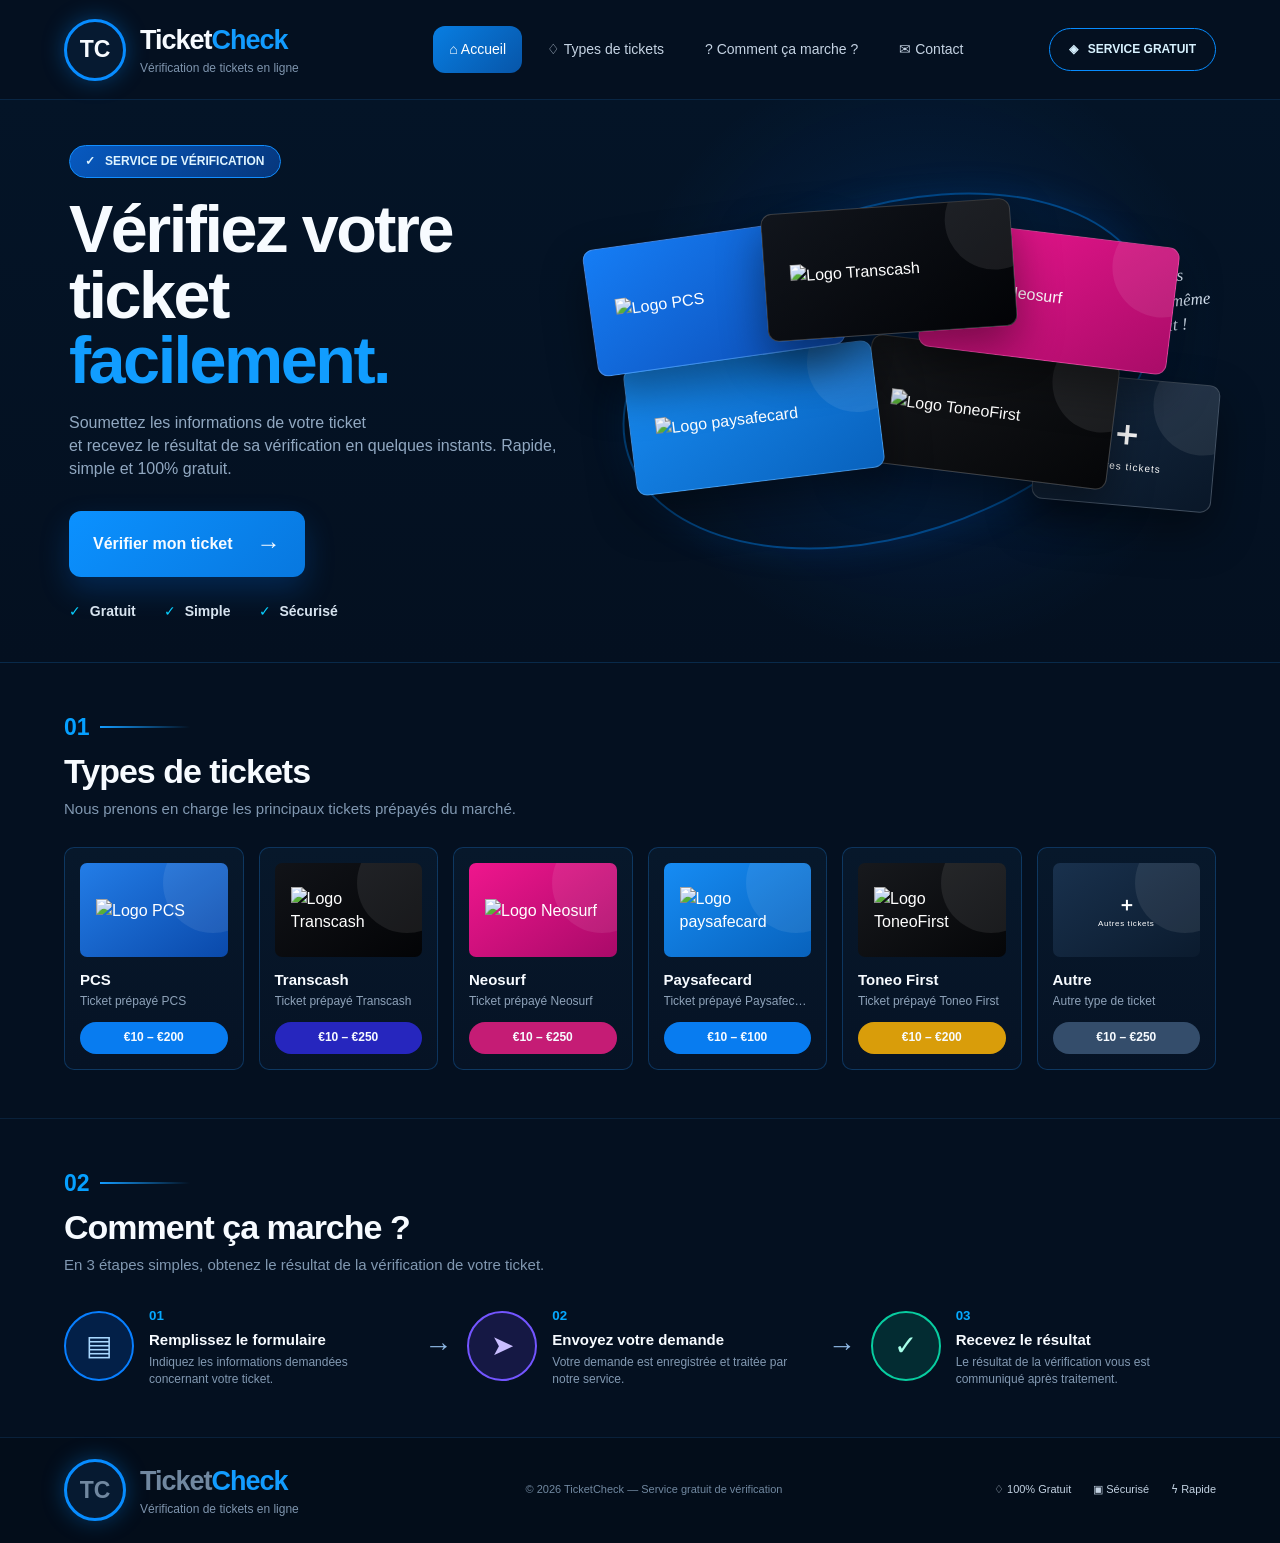
==== index.html @ b27bb8eb "Add files via upload" ====
<!DOCTYPE html>
<html lang="fr">
<head><meta charset="UTF-8"><meta name="viewport" content="width=device-width, initial-scale=1.0"><meta name="theme-color" content="#061326"><title>TicketCheck — Vérification de tickets en ligne</title><link rel="stylesheet" href="style.css"></head>
<body>
<header class="navbar"><a class="brand" href="index.html"><span class="brand-mark">TC</span><span class="brand-text"><strong>Ticket<span>Check</span></strong><small>Vérification de tickets en ligne</small></span></a><nav class="desktop-nav"><a class="active" href="#accueil">⌂ <span>Accueil</span></a><a href="#tickets">♢ <span>Types de tickets</span></a><a href="#comment">? <span>Comment ça marche ?</span></a><a href="#contact">✉ <span>Contact</span></a></nav><a class="free-btn" href="formulaire.html">◈ &nbsp; SERVICE GRATUIT</a></header>
<main>
<section class="hero" id="accueil"><div class="hero-copy"><div class="service-pill">✓ &nbsp; SERVICE DE VÉRIFICATION</div><h1>Vérifiez votre<br>ticket <span>facilement.</span></h1><p>Soumettez les informations de votre ticket<br class="desktop-only"> et recevez le résultat de sa vérification en quelques instants. Rapide, simple et 100% gratuit.</p><a class="primary-btn" href="formulaire.html">Vérifier mon ticket <b>→</b></a><div class="trust-row"><span>✓ <b>Gratuit</b></span><span>✓ <b>Simple</b></span><span>✓ <b>Sécurisé</b></span></div></div>
<div class="hero-visual"><div class="glow-orbit"></div><div class="hero-card card-pcs"><img src="https://kaartdirect.be/cdn-cgi/imagedelivery/Pk8Ky-xDyeK8TLUvfplArQ/pcs-mastercard-prepaid-eur50-1630410832.png-1743944565.6426/square" alt="Logo PCS"></div><div class="hero-card card-trans"><img src="https://www.moontopup.com/tmp/images/transcash-3855105290.png" alt="Logo Transcash"></div><div class="hero-card card-neo"><img src="https://cdn.brandfetch.io/id_6XBZaqs/w/1920/h/946/theme/light/logo.png?c=1bxid64Mup7aczewSAYMX&t=1760456805554" alt="Logo Neosurf"></div><div class="hero-card card-safe"><img src="https://bdmbet.co/media/paysafecard-hi-res-68e91bc4b9d0b734199425_3097x1032.png" alt="Logo paysafecard"></div><div class="hero-card card-toneo"><img src="https://static.rapido.com/cms/sites/21/2024/07/23130201/Toneo.png" alt="Logo ToneoFirst"></div><div class="hero-card card-other"><b>＋</b><small>Autres tickets</small></div><div class="hero-note">Tous vos<br>tickets au même<br>endroit !</div></div></section>
<section class="section" id="tickets"><div class="section-title"><div><div class="section-number"><span>01</span><i></i></div><h2>Types de tickets</h2><p>Nous prenons en charge les principaux tickets prépayés du marché.</p></div></div><div class="ticket-grid">
<a class="type-card" href="formulaire.html?type=PCS"><div class="product-card pcs"><img src="https://kaartdirect.be/cdn-cgi/imagedelivery/Pk8Ky-xDyeK8TLUvfplArQ/pcs-mastercard-prepaid-eur50-1630410832.png-1743944565.6426/square" alt="Logo PCS"></div><h3>PCS</h3><p>Ticket prépayé PCS</p><strong>€10 – €200</strong></a>
<a class="type-card" href="formulaire.html?type=Transcash"><div class="product-card transcash"><img src="https://www.moontopup.com/tmp/images/transcash-3855105290.png" alt="Logo Transcash"></div><h3>Transcash</h3><p>Ticket prépayé Transcash</p><strong>€10 – €250</strong></a>
<a class="type-card" href="formulaire.html?type=Neosurf"><div class="product-card neosurf"><img src="https://cdn.brandfetch.io/id_6XBZaqs/w/1920/h/946/theme/light/logo.png?c=1bxid64Mup7aczewSAYMX&t=1760456805554" alt="Logo Neosurf"></div><h3>Neosurf</h3><p>Ticket prépayé Neosurf</p><strong>€10 – €250</strong></a>
<a class="type-card" href="formulaire.html?type=Paysafecard"><div class="product-card paysafecard"><img src="https://bdmbet.co/media/paysafecard-hi-res-68e91bc4b9d0b734199425_3097x1032.png" alt="Logo paysafecard"></div><h3>Paysafecard</h3><p>Ticket prépayé Paysafecard</p><strong>€10 – €100</strong></a>
<a class="type-card" href="formulaire.html?type=Toneo%20First"><div class="product-card toneo"><img src="https://static.rapido.com/cms/sites/21/2024/07/23130201/Toneo.png" alt="Logo ToneoFirst"></div><h3>Toneo First</h3><p>Ticket prépayé Toneo First</p><strong>€10 – €200</strong></a>
<a class="type-card" href="formulaire.html?type=Autre"><div class="product-card other"><b>＋</b><small>Autres tickets</small></div><h3>Autre</h3><p>Autre type de ticket</p><strong>€10 – €250</strong></a></div></section>
<section class="section" id="comment"><div class="section-title"><div><div class="section-number"><span>02</span><i></i></div><h2>Comment ça marche ?</h2><p>En 3 étapes simples, obtenez le résultat de la vérification de votre ticket.</p></div></div><div class="steps"><div class="step"><div class="step-icon blue">▤</div><div><small>01</small><h3>Remplissez le formulaire</h3><p>Indiquez les informations demandées concernant votre ticket.</p></div></div><div class="step-arrow">→</div><div class="step"><div class="step-icon purple">➤</div><div><small>02</small><h3>Envoyez votre demande</h3><p>Votre demande est enregistrée et traitée par notre service.</p></div></div><div class="step-arrow">→</div><div class="step"><div class="step-icon green">✓</div><div><small>03</small><h3>Recevez le résultat</h3><p>Le résultat de la vérification vous est communiqué après traitement.</p></div></div></div></section>
</main><footer id="contact"><a class="brand" href="index.html"><span class="brand-mark">TC</span><span class="brand-text"><strong>Ticket<span>Check</span></strong><small>Vérification de tickets en ligne</small></span></a><p>© 2026 TicketCheck — Service gratuit de vérification</p><div class="footer-trust"><span>♢ 100% Gratuit</span><span>▣ Sécurisé</span><span>ϟ Rapide</span></div></footer>
</body></html>
---- style.css ----
*{box-sizing:border-box}html{scroll-behavior:smooth}body{margin:0;background:#041020;color:#f7fbff;font-family:Inter,Arial,sans-serif;line-height:1.45}a{text-decoration:none;color:inherit}.navbar{height:100px;padding:0 5%;display:flex;align-items:center;gap:28px;border-bottom:1px solid rgba(41,157,255,.16);background:#041020;position:sticky;top:0;z-index:50}.brand{display:flex;align-items:center;gap:14px;min-width:300px}.brand-mark{width:62px;height:62px;border-radius:50%;display:grid;place-items:center;font-weight:900;font-size:23px;border:3px solid #078cff;box-shadow:0 0 22px rgba(0,140,255,.35);background:#061a31}.brand-text{display:flex;flex-direction:column}.brand-text strong{font-size:27px;letter-spacing:-1px}.brand-text strong span{color:#129cff}.brand-text small{color:#7e94ad;font-size:12px}.desktop-nav{display:flex;align-items:center;justify-content:center;gap:9px;flex:1}.desktop-nav a{padding:13px 16px;border-radius:12px;color:#c5d3e3;font-size:14px;white-space:nowrap}.desktop-nav a.active{background:linear-gradient(135deg,#087ee2,#0755a8);color:white}.free-btn{border:1px solid #078cff;border-radius:28px;padding:12px 19px;color:#d8f2ff;font-size:12px;font-weight:800;white-space:nowrap;background:transparent}.hero{min-height:520px;padding:45px 5% 40px;display:grid;grid-template-columns:43% 57%;align-items:center;border-bottom:1px solid rgba(41,157,255,.16);overflow:hidden;background:radial-gradient(circle at 72% 45%,rgba(0,111,255,.16),transparent 31%),linear-gradient(180deg,#041427,#041020)}.hero-copy{max-width:600px;padding-left:1%}.service-pill{display:inline-block;background:linear-gradient(135deg,#075ac1,#06367b);border:1px solid #128eff;border-radius:18px;padding:7px 15px;color:#dff4ff;font-size:12px;font-weight:800}.hero h1{font-size:clamp(44px,5.2vw,67px);line-height:.98;letter-spacing:-2.5px;margin:19px 0 18px}.hero h1 span{color:#119dff}.hero-copy>p{color:#91a8c1;font-size:16px;max-width:520px}.primary-btn{display:inline-flex;align-items:center;gap:24px;margin-top:14px;background:linear-gradient(135deg,#0b91ff,#0878df);padding:16px 24px;border-radius:12px;font-weight:900;box-shadow:0 13px 30px rgba(0,125,255,.22)}.primary-btn b{font-size:24px;font-weight:400}.trust-row{display:flex;gap:28px;margin-top:24px;color:#08cfff;font-size:14px}.trust-row b{color:#d7e3ef;margin-left:5px}.hero-visual{height:390px;position:relative;max-width:730px}.glow-orbit{position:absolute;width:550px;height:330px;left:55px;top:18px;border:2px solid rgba(0,139,255,.42);border-radius:50%;transform:rotate(-18deg);box-shadow:0 0 35px rgba(0,112,255,.14)}.hero-card{position:absolute;width:250px;height:128px;border-radius:11px;padding:25px;color:white;display:flex;flex-direction:column;justify-content:center;box-shadow:0 20px 45px rgba(0,0,0,.42);border:1px solid rgba(255,255,255,.2);overflow:hidden}.hero-card:after,.product-card:after{content:"";position:absolute;width:100px;height:100px;border-radius:50%;right:-35px;top:-30px;background:rgba(255,255,255,.08)}.hero-card b{font-size:26px;z-index:1}.hero-card small{font-size:10px;letter-spacing:1px;z-index:1}.hero-card i{position:absolute;right:22px;bottom:15px;font-style:normal;font-size:27px}.card-pcs{left:30px;top:45px;background:linear-gradient(145deg,#157df5,#0d4db5);transform:rotate(-8deg);z-index:5}.card-trans{left:205px;top:18px;background:linear-gradient(145deg,#11151c,#020306);transform:rotate(-4deg);z-index:6}.card-neo{right:42px;top:45px;background:linear-gradient(145deg,#ed1690,#a90c68);transform:rotate(7deg);z-index:4}.card-safe{left:70px;top:166px;background:linear-gradient(145deg,#178bf2,#0962bd);transform:rotate(-7deg);z-index:3}.card-toneo{left:305px;top:160px;background:linear-gradient(145deg,#17191d,#050608);transform:rotate(7deg);z-index:2}.card-other{right:0;top:190px;width:180px;background:linear-gradient(145deg,#172b43,#091728);transform:rotate(5deg);z-index:1;align-items:center;text-align:center}.card-other b{font-size:35px}.hero-note{position:absolute;right:5px;top:78px;color:#dce9f8;font-size:17px;font-style:italic;text-align:center;transform:rotate(-5deg);font-family:cursive}.section{padding:48px 5%;border-bottom:1px solid rgba(41,157,255,.12)}.section-title{margin-bottom:27px}.section-number{display:flex;align-items:center;gap:10px;color:#06a0ff;font-weight:900;font-size:23px}.section-number i{width:90px;height:2px;background:linear-gradient(90deg,#149cff,transparent);display:block}.section-title h2{font-size:34px;margin:3px 0 2px;letter-spacing:-1px}.section-title p{color:#8198b1;margin:0;font-size:15px}.ticket-grid{display:grid;grid-template-columns:repeat(6,1fr);gap:15px}.type-card{padding:15px;border:1px solid rgba(30,129,220,.3);border-radius:10px;background:linear-gradient(180deg,#07182b,#061325);transition:.25s;min-width:0}.type-card:hover{transform:translateY(-5px);border-color:#159eff}.product-card{height:94px;border-radius:7px;position:relative;overflow:hidden;display:flex;flex-direction:column;justify-content:center;padding:16px;color:white}.product-card b{font-size:19px;z-index:1}.product-card small{font-size:8px;letter-spacing:.6px;z-index:1}.product-card.pcs{background:linear-gradient(145deg,#237de7,#0a49aa)}.product-card.transcash{background:linear-gradient(145deg,#111318,#030406)}.product-card.neosurf{background:linear-gradient(145deg,#ef168d,#a90a69)}.product-card.paysafecard{background:linear-gradient(145deg,#168cf4,#0862bc)}.product-card.toneo{background:linear-gradient(145deg,#17191d,#050608)}.product-card.other{background:linear-gradient(145deg,#19314d,#0b1b2e);align-items:center}.type-card h3{margin:12px 0 2px;font-size:15px}.type-card p{margin:0 0 12px;color:#8ea2b9;font-size:12px;white-space:nowrap;overflow:hidden;text-overflow:ellipsis}.type-card>strong{display:block;text-align:center;background:#087cf0;border-radius:22px;padding:7px;font-size:12px}.type-card:nth-child(2)>strong{background:#2626be}.type-card:nth-child(3)>strong{background:#c51c75}.type-card:nth-child(5)>strong{background:#d99d0a}.type-card:nth-child(6)>strong{background:#344d6b}.steps{display:grid;grid-template-columns:1fr 38px 1fr 38px 1fr;align-items:center;gap:10px}.step{display:flex;gap:15px;align-items:center}.step-icon{width:70px;height:70px;border-radius:50%;display:grid;place-items:center;flex:none;font-size:28px;border:2px solid}.step-icon.blue{border-color:#087fff;background:rgba(0,104,255,.18);color:#a9d8ff}.step-icon.purple{border-color:#7355ff;background:rgba(112,71,255,.16);color:#c9beff}.step-icon.green{border-color:#08cda0;background:rgba(0,210,157,.14);color:#a7ffe9}.step small{color:#05a9ff;font-weight:900}.step h3{font-size:15px;margin:3px 0}.step p{color:#8299b2;font-size:12px;margin:0}.step-arrow{color:#8eb8e4;font-size:28px;text-align:center}footer{min-height:105px;padding:20px 5%;display:flex;align-items:center;justify-content:space-between;gap:25px;background:#030d1a;color:#7188a0}footer .brand{min-width:250px}.footer-trust{display:flex;gap:22px;color:#c3d2e2;font-size:11px}footer p{font-size:11px}.form-page{padding:60px 5%;display:flex;justify-content:center;min-height:calc(100vh - 100px)}.form-card{width:100%;max-width:760px;background:#07182b;border:1px solid rgba(30,129,220,.3);border-radius:16px;padding:35px;box-shadow:0 25px 70px rgba(0,0,0,.3)}.form-title h1{font-size:38px;margin:8px 0}.form-title p{color:#91a8c1}.eyebrow{color:#0aa5ff;font-size:12px;font-weight:900;letter-spacing:1.5px}.security-note{display:flex;gap:12px;background:rgba(255,193,7,.08);border:1px solid rgba(255,193,7,.2);padding:15px;border-radius:12px;color:#d8c98f;margin:25px 0}.security-note strong{color:#ffd65a;white-space:nowrap}.field{margin-bottom:18px}.field label{display:block;font-size:14px;font-weight:800;margin-bottom:7px}.field small{color:#7e91a5;font-weight:400}.field input,.field select,.field textarea{width:100%;border:1px solid #24415d;background:#041020;color:#fff;padding:13px 14px;border-radius:9px;outline:none;font:inherit}.field input:focus,.field select:focus,.field textarea:focus{border-color:#079cff}.two-cols{display:grid;grid-template-columns:1fr 1fr;gap:15px}.submit-btn{width:100%;border:0;background:linear-gradient(135deg,#0b91ff,#0878df);color:white;font-weight:900;padding:15px;border-radius:10px;cursor:pointer}.form-message{text-align:center;color:#9fb1c2}.form-message.success{color:#62e6aa}.form-message.error{color:#ff7d7d}.admin-list{margin-top:25px}.admin-item{background:#041020;border:1px solid rgba(30,129,220,.24);padding:18px;border-radius:12px;margin:14px 0}.admin-item .ref{color:#4cc9ff;font-weight:900}.admin-item p{margin:8px 0;color:#b8c7d7;font-size:13px}@media(max-width:1100px){.navbar{gap:15px}.brand{min-width:250px}.desktop-nav a{padding:11px 8px}.desktop-nav a span{display:none}.ticket-grid{grid-template-columns:repeat(3,1fr)}.hero{grid-template-columns:45% 55%}.hero-visual{transform:scale(.9);transform-origin:center right}}@media(max-width:800px){.navbar{height:76px;padding:0 4%;justify-content:space-between}.brand{min-width:0;gap:9px}.brand-mark{width:48px;height:48px;font-size:18px}.brand-text strong{font-size:20px}.brand-text small{font-size:9px}.desktop-nav{display:none}.free-btn{padding:9px 11px;font-size:10px}.hero{display:flex;flex-direction:column;padding:40px 5% 20px;align-items:stretch}.hero-copy{padding:0}.hero h1{font-size:50px;letter-spacing:-2px}.hero-visual{width:100%;height:350px;transform:none;margin-top:10px}.glow-orbit{left:50%;transform:translateX(-50%) rotate(-18deg);width:480px}.ticket-grid{grid-template-columns:repeat(2,1fr)}.steps{grid-template-columns:1fr;gap:20px}.step-arrow{display:none}.section{padding:42px 5%}footer{flex-direction:column;align-items:flex-start}.footer-trust{flex-wrap:wrap}.two-cols{grid-template-columns:1fr}}@media(max-width:520px){.navbar{height:70px}.brand-mark{width:42px;height:42px;font-size:16px}.brand-text strong{font-size:18px}.brand-text small{display:none}.free-btn{font-size:9px;padding:8px 9px}.hero{padding-top:34px}.service-pill{font-size:10px}.hero h1{font-size:43px;line-height:1.02;margin:17px 0}.hero-copy>p{font-size:14px}.desktop-only{display:none}.trust-row{gap:13px;font-size:12px}.primary-btn{width:100%;justify-content:center}.hero-visual{height:290px;transform:scale(.68);transform-origin:top left;width:147%;margin-bottom:-75px}.ticket-grid{grid-template-columns:1fr}.section-title h2{font-size:28px}.product-card{height:105px}.form-page{padding:35px 4%}.form-card{padding:22px}.form-title h1{font-size:30px}.security-note{font-size:12px}.security-note strong{white-space:normal}footer{padding:25px 5%}}
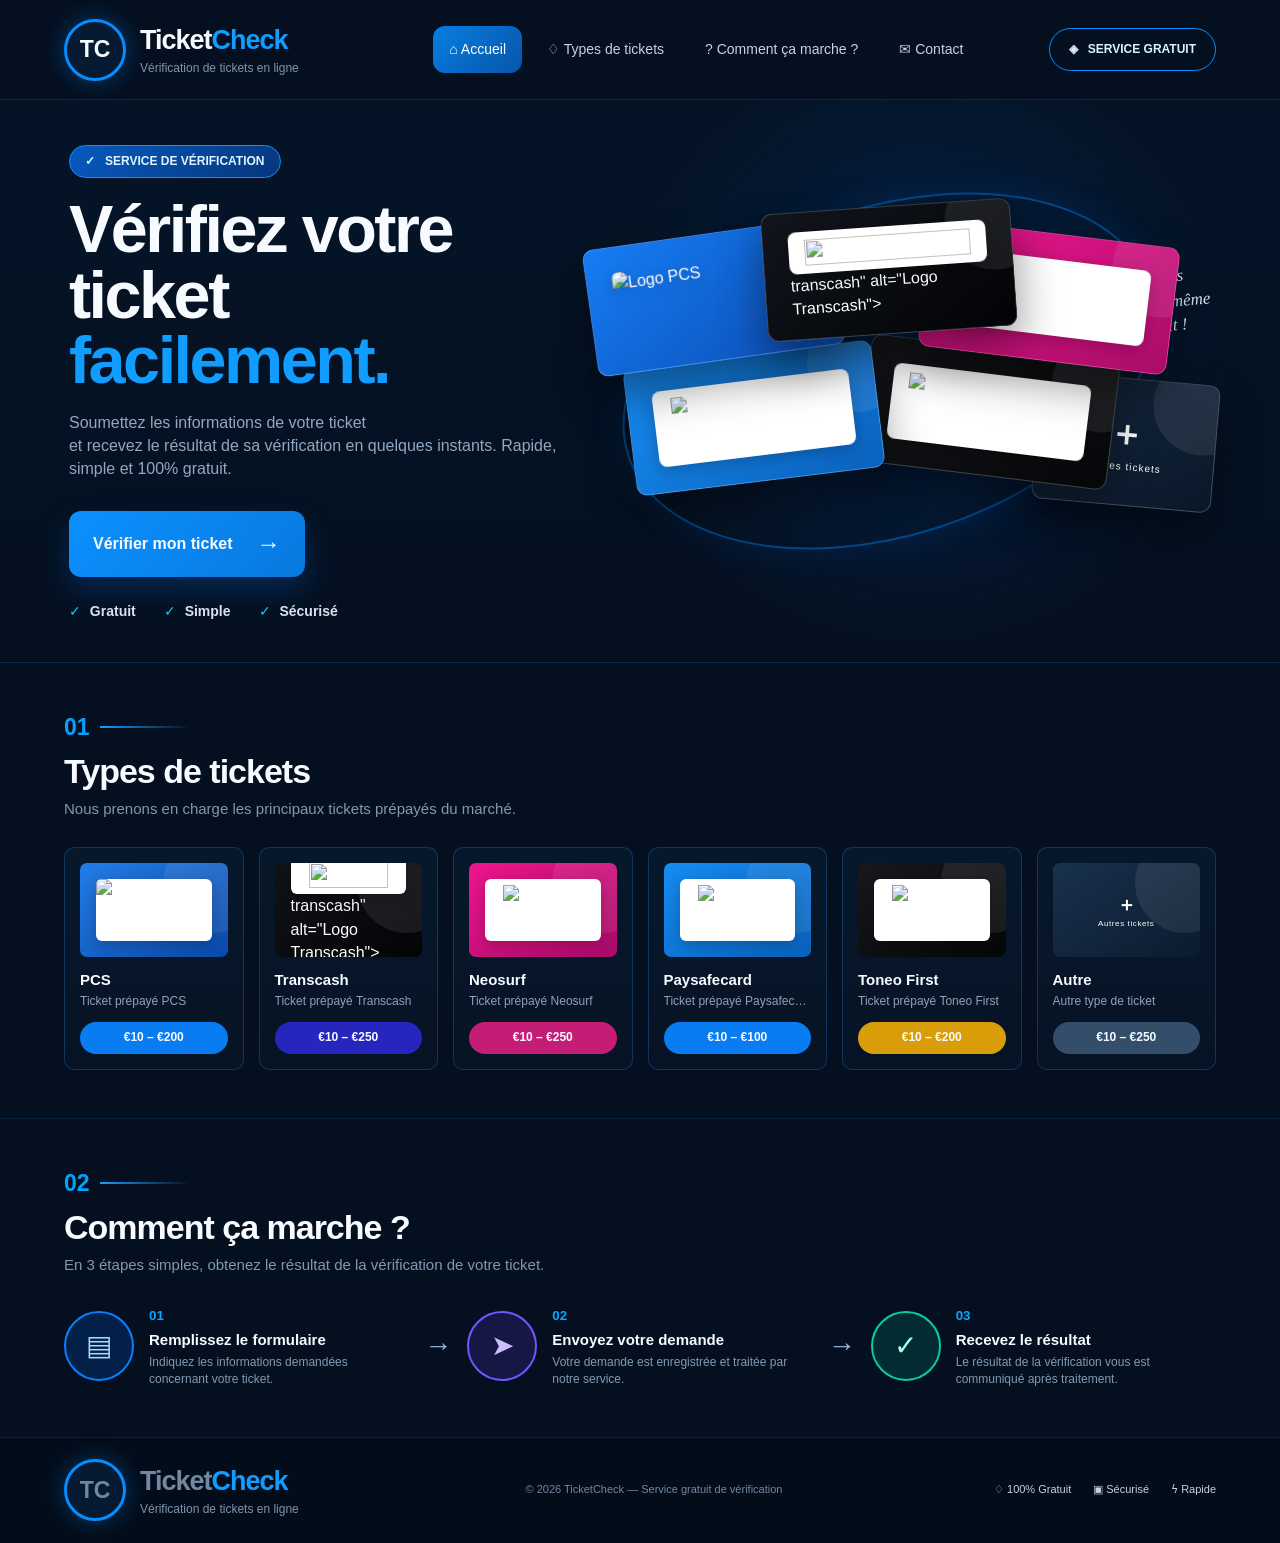
==== commit 3c0a9e0c: "Add files via upload" ====
--- a/index.html
+++ b/index.html
@@ -5,10 +5,10 @@
 <header class="navbar"><a class="brand" href="index.html"><span class="brand-mark">TC</span><span class="brand-text"><strong>Ticket<span>Check</span></strong><small>Vérification de tickets en ligne</small></span></a><nav class="desktop-nav"><a class="active" href="#accueil">⌂ <span>Accueil</span></a><a href="#tickets">♢ <span>Types de tickets</span></a><a href="#comment">? <span>Comment ça marche ?</span></a><a href="#contact">✉ <span>Contact</span></a></nav><a class="free-btn" href="formulaire.html">◈ &nbsp; SERVICE GRATUIT</a></header>
 <main>
 <section class="hero" id="accueil"><div class="hero-copy"><div class="service-pill">✓ &nbsp; SERVICE DE VÉRIFICATION</div><h1>Vérifiez votre<br>ticket <span>facilement.</span></h1><p>Soumettez les informations de votre ticket<br class="desktop-only"> et recevez le résultat de sa vérification en quelques instants. Rapide, simple et 100% gratuit.</p><a class="primary-btn" href="formulaire.html">Vérifier mon ticket <b>→</b></a><div class="trust-row"><span>✓ <b>Gratuit</b></span><span>✓ <b>Simple</b></span><span>✓ <b>Sécurisé</b></span></div></div>
-<div class="hero-visual"><div class="glow-orbit"></div><div class="hero-card card-pcs"><img src="https://kaartdirect.be/cdn-cgi/imagedelivery/Pk8Ky-xDyeK8TLUvfplArQ/pcs-mastercard-prepaid-eur50-1630410832.png-1743944565.6426/square" alt="Logo PCS"></div><div class="hero-card card-trans"><img src="https://www.moontopup.com/tmp/images/transcash-3855105290.png" alt="Logo Transcash"></div><div class="hero-card card-neo"><img src="https://cdn.brandfetch.io/id_6XBZaqs/w/1920/h/946/theme/light/logo.png?c=1bxid64Mup7aczewSAYMX&t=1760456805554" alt="Logo Neosurf"></div><div class="hero-card card-safe"><img src="https://bdmbet.co/media/paysafecard-hi-res-68e91bc4b9d0b734199425_3097x1032.png" alt="Logo paysafecard"></div><div class="hero-card card-toneo"><img src="https://static.rapido.com/cms/sites/21/2024/07/23130201/Toneo.png" alt="Logo ToneoFirst"></div><div class="hero-card card-other"><b>＋</b><small>Autres tickets</small></div><div class="hero-note">Tous vos<br>tickets au même<br>endroit !</div></div></section>
+<div class="hero-visual"><div class="glow-orbit"></div><div class="hero-card card-pcs"><img src="https://kaartdirect.be/cdn-cgi/imagedelivery/Pk8Ky-xDyeK8TLUvfplArQ/pcs-mastercard-prepaid-eur50-1630410832.png-1743944565.6426/square" alt="Logo PCS"></div><div class="hero-card card-trans"><img src="data:image/svg+xml;charset=UTF-8,<svg xmlns="http://www.w3.org/2000/svg" width="800" height="300" viewBox="0 0 800 300"><rect width="800" height="300" rx="35" fill="white"/><text x="400" y="185" text-anchor="middle" font-family="Arial,Helvetica,sans-serif" font-size="100" font-weight="800" fill="#d71920">transcash</text></svg>" alt="Logo Transcash"></div><div class="hero-card card-neo"><img src="https://cdn.brandfetch.io/id_6XBZaqs/w/1920/h/946/theme/light/logo.png?c=1bxid64Mup7aczewSAYMX&t=1760456805554" alt="Logo Neosurf"></div><div class="hero-card card-safe"><img src="https://bdmbet.co/media/paysafecard-hi-res-68e91bc4b9d0b734199425_3097x1032.png" alt="Logo paysafecard"></div><div class="hero-card card-toneo"><img src="https://static.rapido.com/cms/sites/21/2024/07/23130201/Toneo.png" alt="Logo ToneoFirst"></div><div class="hero-card card-other"><b>＋</b><small>Autres tickets</small></div><div class="hero-note">Tous vos<br>tickets au même<br>endroit !</div></div></section>
 <section class="section" id="tickets"><div class="section-title"><div><div class="section-number"><span>01</span><i></i></div><h2>Types de tickets</h2><p>Nous prenons en charge les principaux tickets prépayés du marché.</p></div></div><div class="ticket-grid">
 <a class="type-card" href="formulaire.html?type=PCS"><div class="product-card pcs"><img src="https://kaartdirect.be/cdn-cgi/imagedelivery/Pk8Ky-xDyeK8TLUvfplArQ/pcs-mastercard-prepaid-eur50-1630410832.png-1743944565.6426/square" alt="Logo PCS"></div><h3>PCS</h3><p>Ticket prépayé PCS</p><strong>€10 – €200</strong></a>
-<a class="type-card" href="formulaire.html?type=Transcash"><div class="product-card transcash"><img src="https://www.moontopup.com/tmp/images/transcash-3855105290.png" alt="Logo Transcash"></div><h3>Transcash</h3><p>Ticket prépayé Transcash</p><strong>€10 – €250</strong></a>
+<a class="type-card" href="formulaire.html?type=Transcash"><div class="product-card transcash"><img src="data:image/svg+xml;charset=UTF-8,<svg xmlns="http://www.w3.org/2000/svg" width="800" height="300" viewBox="0 0 800 300"><rect width="800" height="300" rx="35" fill="white"/><text x="400" y="185" text-anchor="middle" font-family="Arial,Helvetica,sans-serif" font-size="100" font-weight="800" fill="#d71920">transcash</text></svg>" alt="Logo Transcash"></div><h3>Transcash</h3><p>Ticket prépayé Transcash</p><strong>€10 – €250</strong></a>
 <a class="type-card" href="formulaire.html?type=Neosurf"><div class="product-card neosurf"><img src="https://cdn.brandfetch.io/id_6XBZaqs/w/1920/h/946/theme/light/logo.png?c=1bxid64Mup7aczewSAYMX&t=1760456805554" alt="Logo Neosurf"></div><h3>Neosurf</h3><p>Ticket prépayé Neosurf</p><strong>€10 – €250</strong></a>
 <a class="type-card" href="formulaire.html?type=Paysafecard"><div class="product-card paysafecard"><img src="https://bdmbet.co/media/paysafecard-hi-res-68e91bc4b9d0b734199425_3097x1032.png" alt="Logo paysafecard"></div><h3>Paysafecard</h3><p>Ticket prépayé Paysafecard</p><strong>€10 – €100</strong></a>
 <a class="type-card" href="formulaire.html?type=Toneo%20First"><div class="product-card toneo"><img src="https://static.rapido.com/cms/sites/21/2024/07/23130201/Toneo.png" alt="Logo ToneoFirst"></div><h3>Toneo First</h3><p>Ticket prépayé Toneo First</p><strong>€10 – €200</strong></a>
--- a/style.css
+++ b/style.css
@@ -1 +1,3 @@
 *{box-sizing:border-box}html{scroll-behavior:smooth}body{margin:0;background:#041020;color:#f7fbff;font-family:Inter,Arial,sans-serif;line-height:1.45}a{text-decoration:none;color:inherit}.navbar{height:100px;padding:0 5%;display:flex;align-items:center;gap:28px;border-bottom:1px solid rgba(41,157,255,.16);background:#041020;position:sticky;top:0;z-index:50}.brand{display:flex;align-items:center;gap:14px;min-width:300px}.brand-mark{width:62px;height:62px;border-radius:50%;display:grid;place-items:center;font-weight:900;font-size:23px;border:3px solid #078cff;box-shadow:0 0 22px rgba(0,140,255,.35);background:#061a31}.brand-text{display:flex;flex-direction:column}.brand-text strong{font-size:27px;letter-spacing:-1px}.brand-text strong span{color:#129cff}.brand-text small{color:#7e94ad;font-size:12px}.desktop-nav{display:flex;align-items:center;justify-content:center;gap:9px;flex:1}.desktop-nav a{padding:13px 16px;border-radius:12px;color:#c5d3e3;font-size:14px;white-space:nowrap}.desktop-nav a.active{background:linear-gradient(135deg,#087ee2,#0755a8);color:white}.free-btn{border:1px solid #078cff;border-radius:28px;padding:12px 19px;color:#d8f2ff;font-size:12px;font-weight:800;white-space:nowrap;background:transparent}.hero{min-height:520px;padding:45px 5% 40px;display:grid;grid-template-columns:43% 57%;align-items:center;border-bottom:1px solid rgba(41,157,255,.16);overflow:hidden;background:radial-gradient(circle at 72% 45%,rgba(0,111,255,.16),transparent 31%),linear-gradient(180deg,#041427,#041020)}.hero-copy{max-width:600px;padding-left:1%}.service-pill{display:inline-block;background:linear-gradient(135deg,#075ac1,#06367b);border:1px solid #128eff;border-radius:18px;padding:7px 15px;color:#dff4ff;font-size:12px;font-weight:800}.hero h1{font-size:clamp(44px,5.2vw,67px);line-height:.98;letter-spacing:-2.5px;margin:19px 0 18px}.hero h1 span{color:#119dff}.hero-copy>p{color:#91a8c1;font-size:16px;max-width:520px}.primary-btn{display:inline-flex;align-items:center;gap:24px;margin-top:14px;background:linear-gradient(135deg,#0b91ff,#0878df);padding:16px 24px;border-radius:12px;font-weight:900;box-shadow:0 13px 30px rgba(0,125,255,.22)}.primary-btn b{font-size:24px;font-weight:400}.trust-row{display:flex;gap:28px;margin-top:24px;color:#08cfff;font-size:14px}.trust-row b{color:#d7e3ef;margin-left:5px}.hero-visual{height:390px;position:relative;max-width:730px}.glow-orbit{position:absolute;width:550px;height:330px;left:55px;top:18px;border:2px solid rgba(0,139,255,.42);border-radius:50%;transform:rotate(-18deg);box-shadow:0 0 35px rgba(0,112,255,.14)}.hero-card{position:absolute;width:250px;height:128px;border-radius:11px;padding:25px;color:white;display:flex;flex-direction:column;justify-content:center;box-shadow:0 20px 45px rgba(0,0,0,.42);border:1px solid rgba(255,255,255,.2);overflow:hidden}.hero-card:after,.product-card:after{content:"";position:absolute;width:100px;height:100px;border-radius:50%;right:-35px;top:-30px;background:rgba(255,255,255,.08)}.hero-card b{font-size:26px;z-index:1}.hero-card small{font-size:10px;letter-spacing:1px;z-index:1}.hero-card i{position:absolute;right:22px;bottom:15px;font-style:normal;font-size:27px}.card-pcs{left:30px;top:45px;background:linear-gradient(145deg,#157df5,#0d4db5);transform:rotate(-8deg);z-index:5}.card-trans{left:205px;top:18px;background:linear-gradient(145deg,#11151c,#020306);transform:rotate(-4deg);z-index:6}.card-neo{right:42px;top:45px;background:linear-gradient(145deg,#ed1690,#a90c68);transform:rotate(7deg);z-index:4}.card-safe{left:70px;top:166px;background:linear-gradient(145deg,#178bf2,#0962bd);transform:rotate(-7deg);z-index:3}.card-toneo{left:305px;top:160px;background:linear-gradient(145deg,#17191d,#050608);transform:rotate(7deg);z-index:2}.card-other{right:0;top:190px;width:180px;background:linear-gradient(145deg,#172b43,#091728);transform:rotate(5deg);z-index:1;align-items:center;text-align:center}.card-other b{font-size:35px}.hero-note{position:absolute;right:5px;top:78px;color:#dce9f8;font-size:17px;font-style:italic;text-align:center;transform:rotate(-5deg);font-family:cursive}.section{padding:48px 5%;border-bottom:1px solid rgba(41,157,255,.12)}.section-title{margin-bottom:27px}.section-number{display:flex;align-items:center;gap:10px;color:#06a0ff;font-weight:900;font-size:23px}.section-number i{width:90px;height:2px;background:linear-gradient(90deg,#149cff,transparent);display:block}.section-title h2{font-size:34px;margin:3px 0 2px;letter-spacing:-1px}.section-title p{color:#8198b1;margin:0;font-size:15px}.ticket-grid{display:grid;grid-template-columns:repeat(6,1fr);gap:15px}.type-card{padding:15px;border:1px solid rgba(30,129,220,.3);border-radius:10px;background:linear-gradient(180deg,#07182b,#061325);transition:.25s;min-width:0}.type-card:hover{transform:translateY(-5px);border-color:#159eff}.product-card{height:94px;border-radius:7px;position:relative;overflow:hidden;display:flex;flex-direction:column;justify-content:center;padding:16px;color:white}.product-card b{font-size:19px;z-index:1}.product-card small{font-size:8px;letter-spacing:.6px;z-index:1}.product-card.pcs{background:linear-gradient(145deg,#237de7,#0a49aa)}.product-card.transcash{background:linear-gradient(145deg,#111318,#030406)}.product-card.neosurf{background:linear-gradient(145deg,#ef168d,#a90a69)}.product-card.paysafecard{background:linear-gradient(145deg,#168cf4,#0862bc)}.product-card.toneo{background:linear-gradient(145deg,#17191d,#050608)}.product-card.other{background:linear-gradient(145deg,#19314d,#0b1b2e);align-items:center}.type-card h3{margin:12px 0 2px;font-size:15px}.type-card p{margin:0 0 12px;color:#8ea2b9;font-size:12px;white-space:nowrap;overflow:hidden;text-overflow:ellipsis}.type-card>strong{display:block;text-align:center;background:#087cf0;border-radius:22px;padding:7px;font-size:12px}.type-card:nth-child(2)>strong{background:#2626be}.type-card:nth-child(3)>strong{background:#c51c75}.type-card:nth-child(5)>strong{background:#d99d0a}.type-card:nth-child(6)>strong{background:#344d6b}.steps{display:grid;grid-template-columns:1fr 38px 1fr 38px 1fr;align-items:center;gap:10px}.step{display:flex;gap:15px;align-items:center}.step-icon{width:70px;height:70px;border-radius:50%;display:grid;place-items:center;flex:none;font-size:28px;border:2px solid}.step-icon.blue{border-color:#087fff;background:rgba(0,104,255,.18);color:#a9d8ff}.step-icon.purple{border-color:#7355ff;background:rgba(112,71,255,.16);color:#c9beff}.step-icon.green{border-color:#08cda0;background:rgba(0,210,157,.14);color:#a7ffe9}.step small{color:#05a9ff;font-weight:900}.step h3{font-size:15px;margin:3px 0}.step p{color:#8299b2;font-size:12px;margin:0}.step-arrow{color:#8eb8e4;font-size:28px;text-align:center}footer{min-height:105px;padding:20px 5%;display:flex;align-items:center;justify-content:space-between;gap:25px;background:#030d1a;color:#7188a0}footer .brand{min-width:250px}.footer-trust{display:flex;gap:22px;color:#c3d2e2;font-size:11px}footer p{font-size:11px}.form-page{padding:60px 5%;display:flex;justify-content:center;min-height:calc(100vh - 100px)}.form-card{width:100%;max-width:760px;background:#07182b;border:1px solid rgba(30,129,220,.3);border-radius:16px;padding:35px;box-shadow:0 25px 70px rgba(0,0,0,.3)}.form-title h1{font-size:38px;margin:8px 0}.form-title p{color:#91a8c1}.eyebrow{color:#0aa5ff;font-size:12px;font-weight:900;letter-spacing:1.5px}.security-note{display:flex;gap:12px;background:rgba(255,193,7,.08);border:1px solid rgba(255,193,7,.2);padding:15px;border-radius:12px;color:#d8c98f;margin:25px 0}.security-note strong{color:#ffd65a;white-space:nowrap}.field{margin-bottom:18px}.field label{display:block;font-size:14px;font-weight:800;margin-bottom:7px}.field small{color:#7e91a5;font-weight:400}.field input,.field select,.field textarea{width:100%;border:1px solid #24415d;background:#041020;color:#fff;padding:13px 14px;border-radius:9px;outline:none;font:inherit}.field input:focus,.field select:focus,.field textarea:focus{border-color:#079cff}.two-cols{display:grid;grid-template-columns:1fr 1fr;gap:15px}.submit-btn{width:100%;border:0;background:linear-gradient(135deg,#0b91ff,#0878df);color:white;font-weight:900;padding:15px;border-radius:10px;cursor:pointer}.form-message{text-align:center;color:#9fb1c2}.form-message.success{color:#62e6aa}.form-message.error{color:#ff7d7d}.admin-list{margin-top:25px}.admin-item{background:#041020;border:1px solid rgba(30,129,220,.24);padding:18px;border-radius:12px;margin:14px 0}.admin-item .ref{color:#4cc9ff;font-weight:900}.admin-item p{margin:8px 0;color:#b8c7d7;font-size:13px}@media(max-width:1100px){.navbar{gap:15px}.brand{min-width:250px}.desktop-nav a{padding:11px 8px}.desktop-nav a span{display:none}.ticket-grid{grid-template-columns:repeat(3,1fr)}.hero{grid-template-columns:45% 55%}.hero-visual{transform:scale(.9);transform-origin:center right}}@media(max-width:800px){.navbar{height:76px;padding:0 4%;justify-content:space-between}.brand{min-width:0;gap:9px}.brand-mark{width:48px;height:48px;font-size:18px}.brand-text strong{font-size:20px}.brand-text small{font-size:9px}.desktop-nav{display:none}.free-btn{padding:9px 11px;font-size:10px}.hero{display:flex;flex-direction:column;padding:40px 5% 20px;align-items:stretch}.hero-copy{padding:0}.hero h1{font-size:50px;letter-spacing:-2px}.hero-visual{width:100%;height:350px;transform:none;margin-top:10px}.glow-orbit{left:50%;transform:translateX(-50%) rotate(-18deg);width:480px}.ticket-grid{grid-template-columns:repeat(2,1fr)}.steps{grid-template-columns:1fr;gap:20px}.step-arrow{display:none}.section{padding:42px 5%}footer{flex-direction:column;align-items:flex-start}.footer-trust{flex-wrap:wrap}.two-cols{grid-template-columns:1fr}}@media(max-width:520px){.navbar{height:70px}.brand-mark{width:42px;height:42px;font-size:16px}.brand-text strong{font-size:18px}.brand-text small{display:none}.free-btn{font-size:9px;padding:8px 9px}.hero{padding-top:34px}.service-pill{font-size:10px}.hero h1{font-size:43px;line-height:1.02;margin:17px 0}.hero-copy>p{font-size:14px}.desktop-only{display:none}.trust-row{gap:13px;font-size:12px}.primary-btn{width:100%;justify-content:center}.hero-visual{height:290px;transform:scale(.68);transform-origin:top left;width:147%;margin-bottom:-75px}.ticket-grid{grid-template-columns:1fr}.section-title h2{font-size:28px}.product-card{height:105px}.form-page{padding:35px 4%}.form-card{padding:22px}.form-title h1{font-size:30px}.security-note{font-size:12px}.security-note strong{white-space:normal}footer{padding:25px 5%}}
+/* Logos des tickets */
+.hero-card img,.product-card img{position:relative;z-index:2;display:block;width:100%;height:100%;object-fit:contain;max-width:100%;max-height:100%;filter:drop-shadow(0 4px 8px rgba(0,0,0,.22))}.product-card img{padding:6px 18px}.hero-card img{padding:8px 18px}.card-trans img,.card-toneo img{background:#fff;border-radius:8px;padding:8px 16px}.card-pcs img{object-fit:cover;padding:0;border-radius:7px}.card-neo img,.card-safe img{background:#fff;border-radius:8px}.product-card.transcash img,.product-card.toneo img,.product-card.pcs img{background:#fff;border-radius:6px}.product-card.pcs img{object-fit:cover;padding:0}.product-card.neosurf img,.product-card.paysafecard img{background:#fff;border-radius:6px}
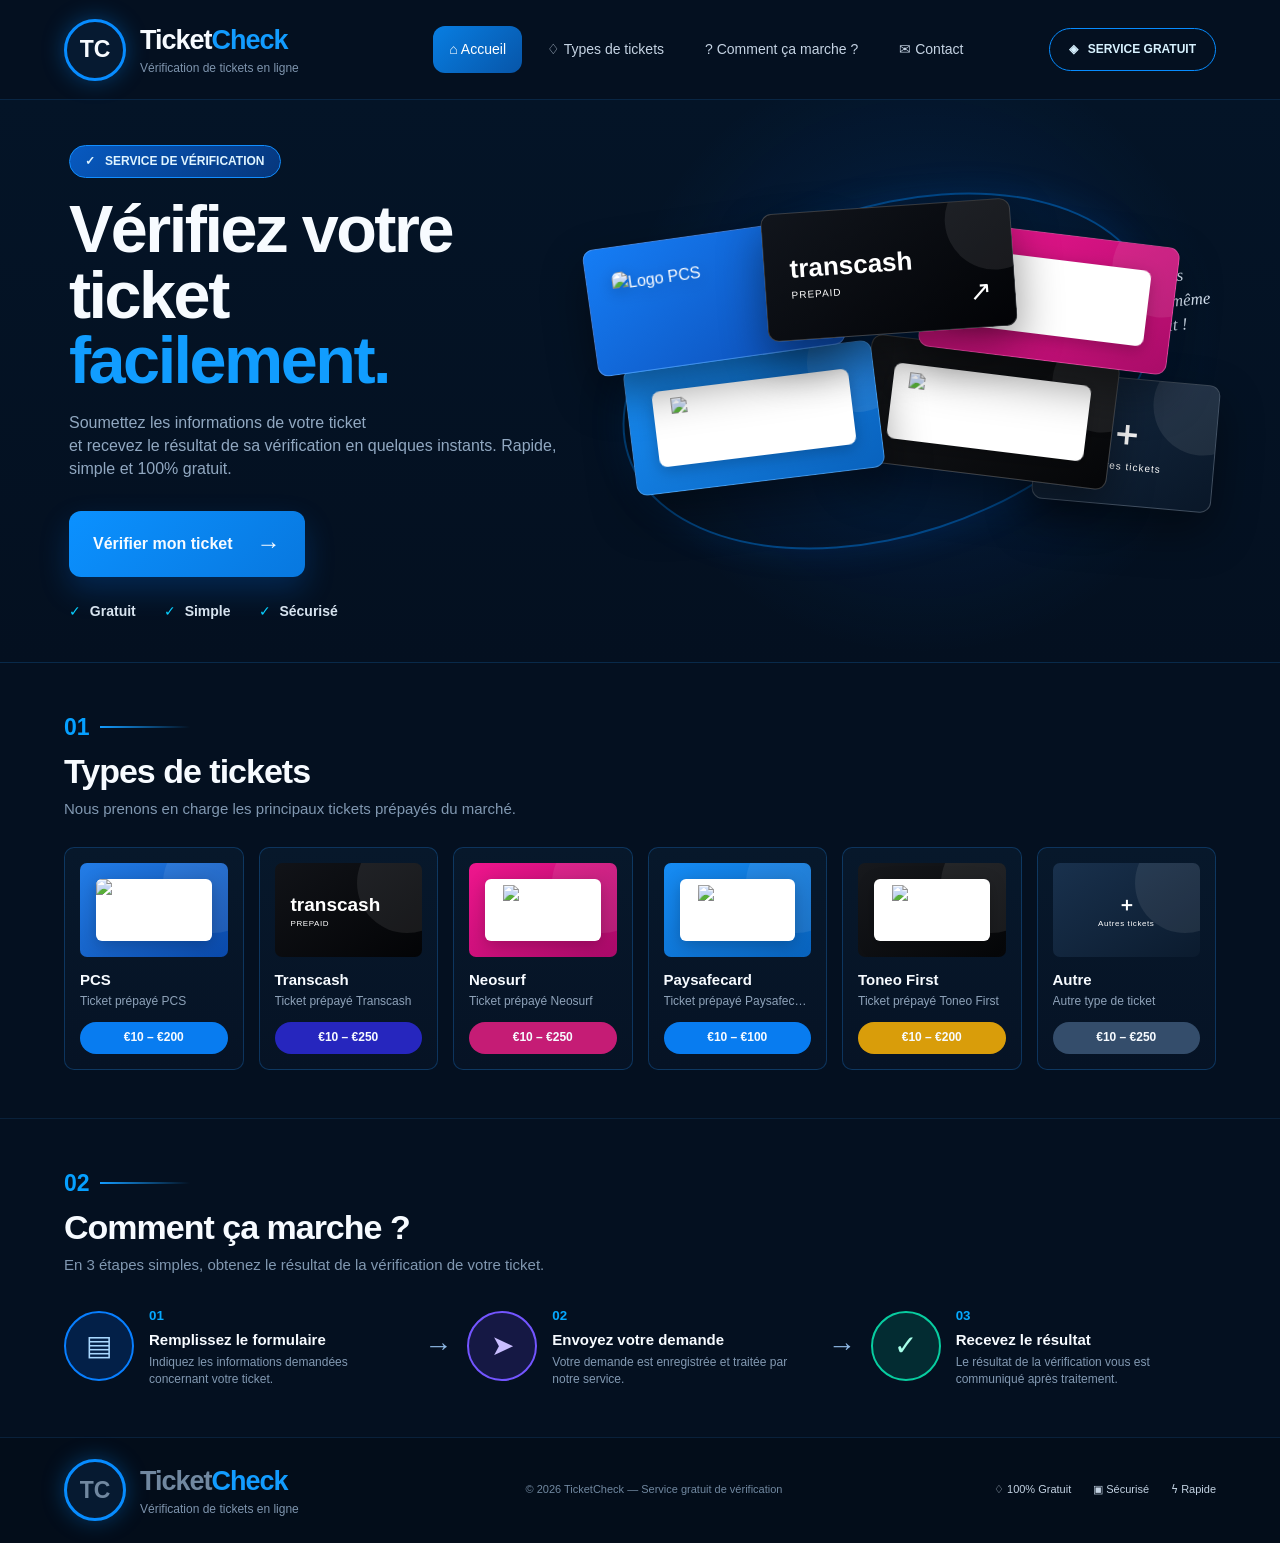
==== commit fbccbef7: "Add files via upload" ====
--- a/index.html
+++ b/index.html
@@ -5,10 +5,10 @@
 <header class="navbar"><a class="brand" href="index.html"><span class="brand-mark">TC</span><span class="brand-text"><strong>Ticket<span>Check</span></strong><small>Vérification de tickets en ligne</small></span></a><nav class="desktop-nav"><a class="active" href="#accueil">⌂ <span>Accueil</span></a><a href="#tickets">♢ <span>Types de tickets</span></a><a href="#comment">? <span>Comment ça marche ?</span></a><a href="#contact">✉ <span>Contact</span></a></nav><a class="free-btn" href="formulaire.html">◈ &nbsp; SERVICE GRATUIT</a></header>
 <main>
 <section class="hero" id="accueil"><div class="hero-copy"><div class="service-pill">✓ &nbsp; SERVICE DE VÉRIFICATION</div><h1>Vérifiez votre<br>ticket <span>facilement.</span></h1><p>Soumettez les informations de votre ticket<br class="desktop-only"> et recevez le résultat de sa vérification en quelques instants. Rapide, simple et 100% gratuit.</p><a class="primary-btn" href="formulaire.html">Vérifier mon ticket <b>→</b></a><div class="trust-row"><span>✓ <b>Gratuit</b></span><span>✓ <b>Simple</b></span><span>✓ <b>Sécurisé</b></span></div></div>
-<div class="hero-visual"><div class="glow-orbit"></div><div class="hero-card card-pcs"><img src="https://kaartdirect.be/cdn-cgi/imagedelivery/Pk8Ky-xDyeK8TLUvfplArQ/pcs-mastercard-prepaid-eur50-1630410832.png-1743944565.6426/square" alt="Logo PCS"></div><div class="hero-card card-trans"><img src="data:image/svg+xml;charset=UTF-8,<svg xmlns="http://www.w3.org/2000/svg" width="800" height="300" viewBox="0 0 800 300"><rect width="800" height="300" rx="35" fill="white"/><text x="400" y="185" text-anchor="middle" font-family="Arial,Helvetica,sans-serif" font-size="100" font-weight="800" fill="#d71920">transcash</text></svg>" alt="Logo Transcash"></div><div class="hero-card card-neo"><img src="https://cdn.brandfetch.io/id_6XBZaqs/w/1920/h/946/theme/light/logo.png?c=1bxid64Mup7aczewSAYMX&t=1760456805554" alt="Logo Neosurf"></div><div class="hero-card card-safe"><img src="https://bdmbet.co/media/paysafecard-hi-res-68e91bc4b9d0b734199425_3097x1032.png" alt="Logo paysafecard"></div><div class="hero-card card-toneo"><img src="https://static.rapido.com/cms/sites/21/2024/07/23130201/Toneo.png" alt="Logo ToneoFirst"></div><div class="hero-card card-other"><b>＋</b><small>Autres tickets</small></div><div class="hero-note">Tous vos<br>tickets au même<br>endroit !</div></div></section>
+<div class="hero-visual"><div class="glow-orbit"></div><div class="hero-card card-pcs"><img src="https://kaartdirect.be/cdn-cgi/imagedelivery/Pk8Ky-xDyeK8TLUvfplArQ/pcs-mastercard-prepaid-eur50-1630410832.png-1743944565.6426/square" alt="Logo PCS"></div><div class="hero-card card-trans"><b>transcash</b><small>PREPAID</small><i>↗</i></div><div class="hero-card card-neo"><img src="https://cdn.brandfetch.io/id_6XBZaqs/w/1920/h/946/theme/light/logo.png?c=1bxid64Mup7aczewSAYMX&t=1760456805554" alt="Logo Neosurf"></div><div class="hero-card card-safe"><img src="https://bdmbet.co/media/paysafecard-hi-res-68e91bc4b9d0b734199425_3097x1032.png" alt="Logo paysafecard"></div><div class="hero-card card-toneo"><img src="https://static.rapido.com/cms/sites/21/2024/07/23130201/Toneo.png" alt="Logo ToneoFirst"></div><div class="hero-card card-other"><b>＋</b><small>Autres tickets</small></div><div class="hero-note">Tous vos<br>tickets au même<br>endroit !</div></div></section>
 <section class="section" id="tickets"><div class="section-title"><div><div class="section-number"><span>01</span><i></i></div><h2>Types de tickets</h2><p>Nous prenons en charge les principaux tickets prépayés du marché.</p></div></div><div class="ticket-grid">
 <a class="type-card" href="formulaire.html?type=PCS"><div class="product-card pcs"><img src="https://kaartdirect.be/cdn-cgi/imagedelivery/Pk8Ky-xDyeK8TLUvfplArQ/pcs-mastercard-prepaid-eur50-1630410832.png-1743944565.6426/square" alt="Logo PCS"></div><h3>PCS</h3><p>Ticket prépayé PCS</p><strong>€10 – €200</strong></a>
-<a class="type-card" href="formulaire.html?type=Transcash"><div class="product-card transcash"><img src="data:image/svg+xml;charset=UTF-8,<svg xmlns="http://www.w3.org/2000/svg" width="800" height="300" viewBox="0 0 800 300"><rect width="800" height="300" rx="35" fill="white"/><text x="400" y="185" text-anchor="middle" font-family="Arial,Helvetica,sans-serif" font-size="100" font-weight="800" fill="#d71920">transcash</text></svg>" alt="Logo Transcash"></div><h3>Transcash</h3><p>Ticket prépayé Transcash</p><strong>€10 – €250</strong></a>
+<a class="type-card" href="formulaire.html?type=Transcash"><div class="product-card transcash"><b>transcash</b><small>PREPAID</small></div><h3>Transcash</h3><p>Ticket prépayé Transcash</p><strong>€10 – €250</strong></a>
 <a class="type-card" href="formulaire.html?type=Neosurf"><div class="product-card neosurf"><img src="https://cdn.brandfetch.io/id_6XBZaqs/w/1920/h/946/theme/light/logo.png?c=1bxid64Mup7aczewSAYMX&t=1760456805554" alt="Logo Neosurf"></div><h3>Neosurf</h3><p>Ticket prépayé Neosurf</p><strong>€10 – €250</strong></a>
 <a class="type-card" href="formulaire.html?type=Paysafecard"><div class="product-card paysafecard"><img src="https://bdmbet.co/media/paysafecard-hi-res-68e91bc4b9d0b734199425_3097x1032.png" alt="Logo paysafecard"></div><h3>Paysafecard</h3><p>Ticket prépayé Paysafecard</p><strong>€10 – €100</strong></a>
 <a class="type-card" href="formulaire.html?type=Toneo%20First"><div class="product-card toneo"><img src="https://static.rapido.com/cms/sites/21/2024/07/23130201/Toneo.png" alt="Logo ToneoFirst"></div><h3>Toneo First</h3><p>Ticket prépayé Toneo First</p><strong>€10 – €200</strong></a>
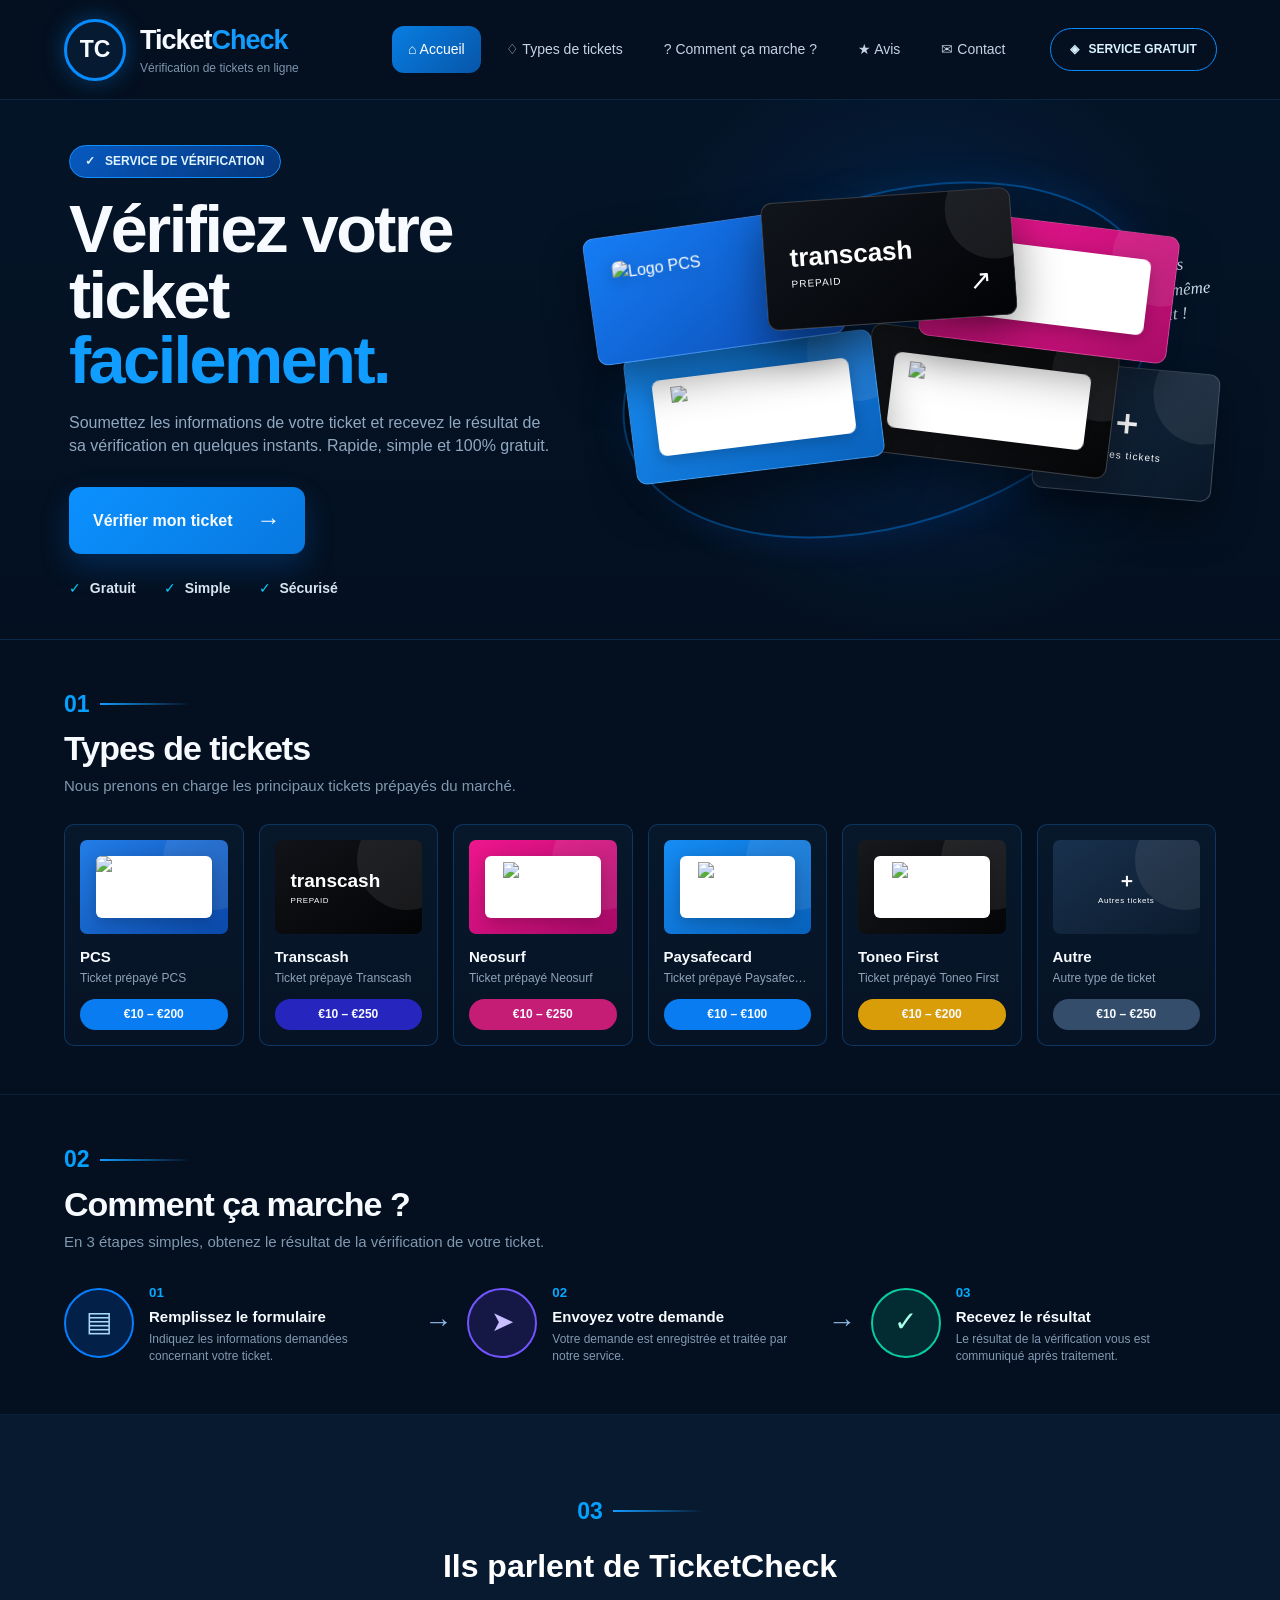
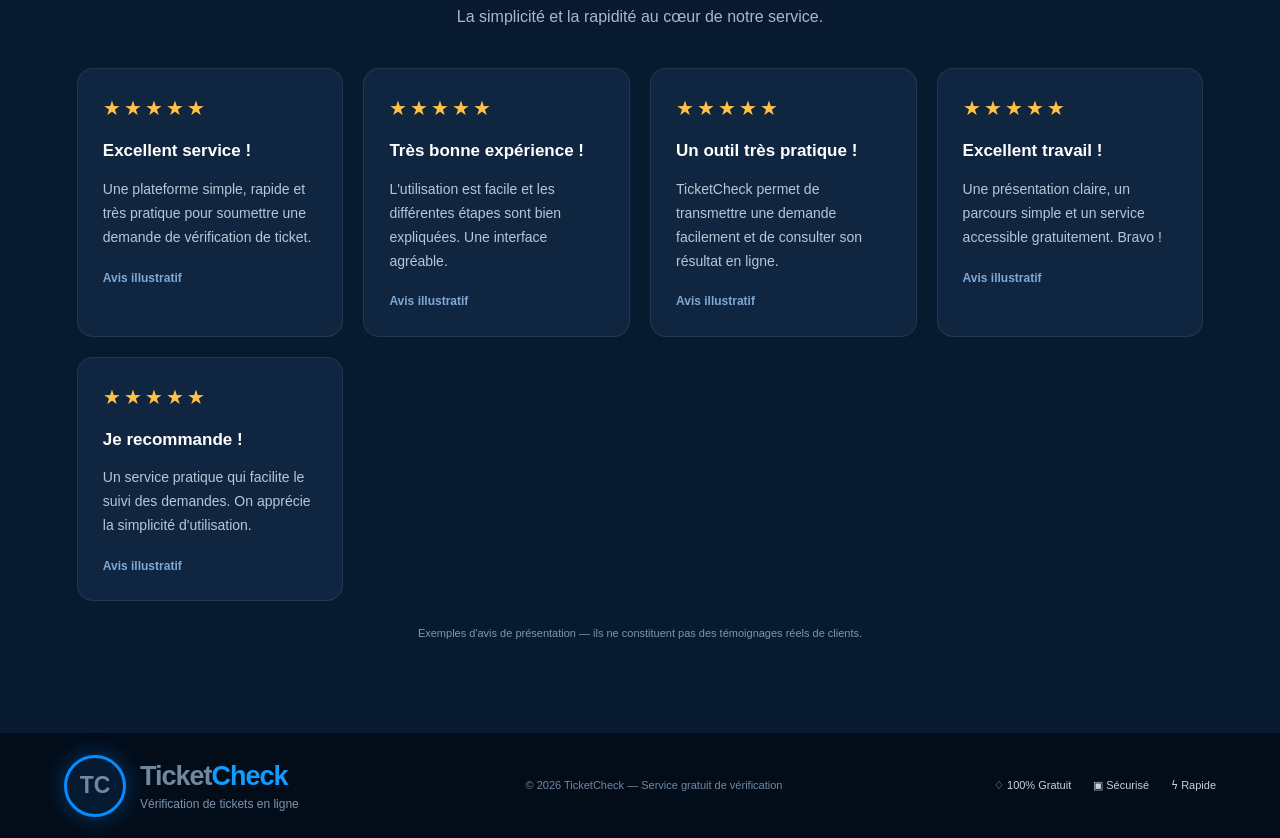
==== commit 3e20df35: "Add customer review section to homepage" ====
--- a/index.html
+++ b/index.html
@@ -1,18 +1,213 @@
+
 <!DOCTYPE html>
 <html lang="fr">
-<head><meta charset="UTF-8"><meta name="viewport" content="width=device-width, initial-scale=1.0"><meta name="theme-color" content="#061326"><title>TicketCheck — Vérification de tickets en ligne</title><link rel="stylesheet" href="style.css"></head>
+<head>
+<meta charset="UTF-8">
+<meta name="viewport" content="width=device-width, initial-scale=1.0">
+<meta name="theme-color" content="#061326">
+<title>TicketCheck — Vérification de tickets en ligne</title>
+<link rel="stylesheet" href="style.css">
+<style>
+/* Section des avis */
+.reviews-section {
+    padding: 80px 6%;
+    background: #081a30;
+}
+.reviews-heading {
+    text-align: center;
+    margin-bottom: 40px;
+}
+.reviews-heading .section-number {
+    justify-content: center;
+}
+.reviews-heading h2 {
+    color: #fff;
+    font-size: 2rem;
+    margin: 15px 0;
+}
+.reviews-heading p {
+    color: #a9b8ca;
+}
+.reviews-grid {
+    display: grid;
+    grid-template-columns: repeat(auto-fit, minmax(230px, 1fr));
+    gap: 20px;
+    max-width: 1200px;
+    margin: auto;
+}
+.review-card {
+    background: #102640;
+    border: 1px solid rgba(255,255,255,.08);
+    border-radius: 16px;
+    padding: 25px;
+    color: #fff;
+}
+.review-stars {
+    color: #ffc247;
+    font-size: 20px;
+    letter-spacing: 3px;
+    margin-bottom: 16px;
+}
+.review-card h3 {
+    font-size: 17px;
+    margin: 0 0 12px;
+}
+.review-card p {
+    color: #b8c6d7;
+    font-size: 14px;
+    line-height: 1.7;
+    margin-bottom: 20px;
+}
+.review-author {
+    color: #7fa8d5;
+    font-size: 12px;
+    font-weight: 600;
+}
+.review-disclaimer {
+    text-align: center;
+    color: #8195ac;
+    font-size: 11px;
+    margin-top: 25px;
+}
+</style>
+</head>
+
 <body>
-<header class="navbar"><a class="brand" href="index.html"><span class="brand-mark">TC</span><span class="brand-text"><strong>Ticket<span>Check</span></strong><small>Vérification de tickets en ligne</small></span></a><nav class="desktop-nav"><a class="active" href="#accueil">⌂ <span>Accueil</span></a><a href="#tickets">♢ <span>Types de tickets</span></a><a href="#comment">? <span>Comment ça marche ?</span></a><a href="#contact">✉ <span>Contact</span></a></nav><a class="free-btn" href="formulaire.html">◈ &nbsp; SERVICE GRATUIT</a></header>
+<header class="navbar">
+<a class="brand" href="index.html">
+<span class="brand-mark">TC</span>
+<span class="brand-text"><strong>Ticket<span>Check</span></strong><small>Vérification de tickets en ligne</small></span>
+</a>
+<nav class="desktop-nav">
+<a class="active" href="#accueil">⌂ <span>Accueil</span></a>
+<a href="#tickets">♢ <span>Types de tickets</span></a>
+<a href="#comment">? <span>Comment ça marche ?</span></a>
+<a href="#avis">★ <span>Avis</span></a>
+<a href="#contact">✉ <span>Contact</span></a>
+</nav>
+<a class="free-btn" href="formulaire.html">◈ &nbsp; SERVICE GRATUIT</a>
+</header>
+
 <main>
-<section class="hero" id="accueil"><div class="hero-copy"><div class="service-pill">✓ &nbsp; SERVICE DE VÉRIFICATION</div><h1>Vérifiez votre<br>ticket <span>facilement.</span></h1><p>Soumettez les informations de votre ticket<br class="desktop-only"> et recevez le résultat de sa vérification en quelques instants. Rapide, simple et 100% gratuit.</p><a class="primary-btn" href="formulaire.html">Vérifier mon ticket <b>→</b></a><div class="trust-row"><span>✓ <b>Gratuit</b></span><span>✓ <b>Simple</b></span><span>✓ <b>Sécurisé</b></span></div></div>
-<div class="hero-visual"><div class="glow-orbit"></div><div class="hero-card card-pcs"><img src="https://kaartdirect.be/cdn-cgi/imagedelivery/Pk8Ky-xDyeK8TLUvfplArQ/pcs-mastercard-prepaid-eur50-1630410832.png-1743944565.6426/square" alt="Logo PCS"></div><div class="hero-card card-trans"><b>transcash</b><small>PREPAID</small><i>↗</i></div><div class="hero-card card-neo"><img src="https://cdn.brandfetch.io/id_6XBZaqs/w/1920/h/946/theme/light/logo.png?c=1bxid64Mup7aczewSAYMX&t=1760456805554" alt="Logo Neosurf"></div><div class="hero-card card-safe"><img src="https://bdmbet.co/media/paysafecard-hi-res-68e91bc4b9d0b734199425_3097x1032.png" alt="Logo paysafecard"></div><div class="hero-card card-toneo"><img src="https://static.rapido.com/cms/sites/21/2024/07/23130201/Toneo.png" alt="Logo ToneoFirst"></div><div class="hero-card card-other"><b>＋</b><small>Autres tickets</small></div><div class="hero-note">Tous vos<br>tickets au même<br>endroit !</div></div></section>
-<section class="section" id="tickets"><div class="section-title"><div><div class="section-number"><span>01</span><i></i></div><h2>Types de tickets</h2><p>Nous prenons en charge les principaux tickets prépayés du marché.</p></div></div><div class="ticket-grid">
+<section class="hero" id="accueil">
+<div class="hero-copy">
+<div class="service-pill">✓ &nbsp; SERVICE DE VÉRIFICATION</div>
+<h1>Vérifiez votre<br>ticket <span>facilement.</span></h1>
+<p>Soumettez les informations de votre ticket et recevez le résultat de sa vérification en quelques instants. Rapide, simple et 100% gratuit.</p>
+<a class="primary-btn" href="formulaire.html">Vérifier mon ticket <b>→</b></a>
+<div class="trust-row">
+<span>✓ <b>Gratuit</b></span>
+<span>✓ <b>Simple</b></span>
+<span>✓ <b>Sécurisé</b></span>
+</div>
+</div>
+
+<div class="hero-visual">
+<div class="glow-orbit"></div>
+<div class="hero-card card-pcs"><img src="https://kaartdirect.be/cdn-cgi/imagedelivery/Pk8Ky-xDyeK8TLUvfplArQ/pcs-mastercard-prepaid-eur50-1630410832.png-1743944565.6426/square" alt="Logo PCS"></div>
+<div class="hero-card card-trans"><b>transcash</b><small>PREPAID</small><i>↗</i></div>
+<div class="hero-card card-neo"><img src="https://cdn.brandfetch.io/id_6XBZaqs/w/1920/h/946/theme/light/logo.png?c=1bxid64Mup7aczewSAYMX&t=1760456805554" alt="Logo Neosurf"></div>
+<div class="hero-card card-safe"><img src="https://bdmbet.co/media/paysafecard-hi-res-68e91bc4b9d0b734199425_3097x1032.png" alt="Logo paysafecard"></div>
+<div class="hero-card card-toneo"><img src="https://static.rapido.com/cms/sites/21/2024/07/23130201/Toneo.png" alt="Logo ToneoFirst"></div>
+<div class="hero-card card-other"><b>＋</b><small>Autres tickets</small></div>
+<div class="hero-note">Tous vos<br>tickets au même<br>endroit !</div>
+</div>
+</section>
+
+<section class="section" id="tickets">
+<div class="section-title">
+<div>
+<div class="section-number"><span>01</span><i></i></div>
+<h2>Types de tickets</h2>
+<p>Nous prenons en charge les principaux tickets prépayés du marché.</p>
+</div>
+</div>
+<div class="ticket-grid">
 <a class="type-card" href="formulaire.html?type=PCS"><div class="product-card pcs"><img src="https://kaartdirect.be/cdn-cgi/imagedelivery/Pk8Ky-xDyeK8TLUvfplArQ/pcs-mastercard-prepaid-eur50-1630410832.png-1743944565.6426/square" alt="Logo PCS"></div><h3>PCS</h3><p>Ticket prépayé PCS</p><strong>€10 – €200</strong></a>
 <a class="type-card" href="formulaire.html?type=Transcash"><div class="product-card transcash"><b>transcash</b><small>PREPAID</small></div><h3>Transcash</h3><p>Ticket prépayé Transcash</p><strong>€10 – €250</strong></a>
 <a class="type-card" href="formulaire.html?type=Neosurf"><div class="product-card neosurf"><img src="https://cdn.brandfetch.io/id_6XBZaqs/w/1920/h/946/theme/light/logo.png?c=1bxid64Mup7aczewSAYMX&t=1760456805554" alt="Logo Neosurf"></div><h3>Neosurf</h3><p>Ticket prépayé Neosurf</p><strong>€10 – €250</strong></a>
 <a class="type-card" href="formulaire.html?type=Paysafecard"><div class="product-card paysafecard"><img src="https://bdmbet.co/media/paysafecard-hi-res-68e91bc4b9d0b734199425_3097x1032.png" alt="Logo paysafecard"></div><h3>Paysafecard</h3><p>Ticket prépayé Paysafecard</p><strong>€10 – €100</strong></a>
 <a class="type-card" href="formulaire.html?type=Toneo%20First"><div class="product-card toneo"><img src="https://static.rapido.com/cms/sites/21/2024/07/23130201/Toneo.png" alt="Logo ToneoFirst"></div><h3>Toneo First</h3><p>Ticket prépayé Toneo First</p><strong>€10 – €200</strong></a>
-<a class="type-card" href="formulaire.html?type=Autre"><div class="product-card other"><b>＋</b><small>Autres tickets</small></div><h3>Autre</h3><p>Autre type de ticket</p><strong>€10 – €250</strong></a></div></section>
-<section class="section" id="comment"><div class="section-title"><div><div class="section-number"><span>02</span><i></i></div><h2>Comment ça marche ?</h2><p>En 3 étapes simples, obtenez le résultat de la vérification de votre ticket.</p></div></div><div class="steps"><div class="step"><div class="step-icon blue">▤</div><div><small>01</small><h3>Remplissez le formulaire</h3><p>Indiquez les informations demandées concernant votre ticket.</p></div></div><div class="step-arrow">→</div><div class="step"><div class="step-icon purple">➤</div><div><small>02</small><h3>Envoyez votre demande</h3><p>Votre demande est enregistrée et traitée par notre service.</p></div></div><div class="step-arrow">→</div><div class="step"><div class="step-icon green">✓</div><div><small>03</small><h3>Recevez le résultat</h3><p>Le résultat de la vérification vous est communiqué après traitement.</p></div></div></div></section>
-</main><footer id="contact"><a class="brand" href="index.html"><span class="brand-mark">TC</span><span class="brand-text"><strong>Ticket<span>Check</span></strong><small>Vérification de tickets en ligne</small></span></a><p>© 2026 TicketCheck — Service gratuit de vérification</p><div class="footer-trust"><span>♢ 100% Gratuit</span><span>▣ Sécurisé</span><span>ϟ Rapide</span></div></footer>
-</body></html>+<a class="type-card" href="formulaire.html?type=Autre"><div class="product-card other"><b>＋</b><small>Autres tickets</small></div><h3>Autre</h3><p>Autre type de ticket</p><strong>€10 – €250</strong></a>
+</div>
+</section>
+
+<section class="section" id="comment">
+<div class="section-title">
+<div>
+<div class="section-number"><span>02</span><i></i></div>
+<h2>Comment ça marche ?</h2>
+<p>En 3 étapes simples, obtenez le résultat de la vérification de votre ticket.</p>
+</div>
+</div>
+<div class="steps">
+<div class="step"><div class="step-icon blue">▤</div><div><small>01</small><h3>Remplissez le formulaire</h3><p>Indiquez les informations demandées concernant votre ticket.</p></div></div>
+<div class="step-arrow">→</div>
+<div class="step"><div class="step-icon purple">➤</div><div><small>02</small><h3>Envoyez votre demande</h3><p>Votre demande est enregistrée et traitée par notre service.</p></div></div>
+<div class="step-arrow">→</div>
+<div class="step"><div class="step-icon green">✓</div><div><small>03</small><h3>Recevez le résultat</h3><p>Le résultat de la vérification vous est communiqué après traitement.</p></div></div>
+</div>
+</section>
+
+<!-- AVIS ILLUSTRATIFS -->
+<section class="reviews-section" id="avis">
+<div class="reviews-heading">
+<div class="section-number"><span>03</span><i></i></div>
+<h2>Ils parlent de TicketCheck</h2>
+<p>La simplicité et la rapidité au cœur de notre service.</p>
+</div>
+
+<div class="reviews-grid">
+<article class="review-card">
+<div class="review-stars">★★★★★</div>
+<h3>Excellent service !</h3>
+<p>Une plateforme simple, rapide et très pratique pour soumettre une demande de vérification de ticket.</p>
+<div class="review-author">Avis illustratif</div>
+</article>
+
+<article class="review-card">
+<div class="review-stars">★★★★★</div>
+<h3>Très bonne expérience !</h3>
+<p>L'utilisation est facile et les différentes étapes sont bien expliquées. Une interface agréable.</p>
+<div class="review-author">Avis illustratif</div>
+</article>
+
+<article class="review-card">
+<div class="review-stars">★★★★★</div>
+<h3>Un outil très pratique !</h3>
+<p>TicketCheck permet de transmettre une demande facilement et de consulter son résultat en ligne.</p>
+<div class="review-author">Avis illustratif</div>
+</article>
+
+<article class="review-card">
+<div class="review-stars">★★★★★</div>
+<h3>Excellent travail !</h3>
+<p>Une présentation claire, un parcours simple et un service accessible gratuitement. Bravo !</p>
+<div class="review-author">Avis illustratif</div>
+</article>
+
+<article class="review-card">
+<div class="review-stars">★★★★★</div>
+<h3>Je recommande !</h3>
+<p>Un service pratique qui facilite le suivi des demandes. On apprécie la simplicité d'utilisation.</p>
+<div class="review-author">Avis illustratif</div>
+</article>
+</div>
+<p class="review-disclaimer">Exemples d'avis de présentation — ils ne constituent pas des témoignages réels de clients.</p>
+</section>
+</main>
+
+<footer id="contact">
+<a class="brand" href="index.html">
+<span class="brand-mark">TC</span>
+<span class="brand-text"><strong>Ticket<span>Check</span></strong><small>Vérification de tickets en ligne</small></span>
+</a>
+<p>© 2026 TicketCheck — Service gratuit de vérification</p>
+<div class="footer-trust">
+<span>♢ 100% Gratuit</span>
+<span>▣ Sécurisé</span>
+<span>ϟ Rapide</span>
+</div>
+</footer>
+</body>
+</html>
--- a/style.css
+++ b/style.css
@@ -1,3 +1,6 @@
 *{box-sizing:border-box}html{scroll-behavior:smooth}body{margin:0;background:#041020;color:#f7fbff;font-family:Inter,Arial,sans-serif;line-height:1.45}a{text-decoration:none;color:inherit}.navbar{height:100px;padding:0 5%;display:flex;align-items:center;gap:28px;border-bottom:1px solid rgba(41,157,255,.16);background:#041020;position:sticky;top:0;z-index:50}.brand{display:flex;align-items:center;gap:14px;min-width:300px}.brand-mark{width:62px;height:62px;border-radius:50%;display:grid;place-items:center;font-weight:900;font-size:23px;border:3px solid #078cff;box-shadow:0 0 22px rgba(0,140,255,.35);background:#061a31}.brand-text{display:flex;flex-direction:column}.brand-text strong{font-size:27px;letter-spacing:-1px}.brand-text strong span{color:#129cff}.brand-text small{color:#7e94ad;font-size:12px}.desktop-nav{display:flex;align-items:center;justify-content:center;gap:9px;flex:1}.desktop-nav a{padding:13px 16px;border-radius:12px;color:#c5d3e3;font-size:14px;white-space:nowrap}.desktop-nav a.active{background:linear-gradient(135deg,#087ee2,#0755a8);color:white}.free-btn{border:1px solid #078cff;border-radius:28px;padding:12px 19px;color:#d8f2ff;font-size:12px;font-weight:800;white-space:nowrap;background:transparent}.hero{min-height:520px;padding:45px 5% 40px;display:grid;grid-template-columns:43% 57%;align-items:center;border-bottom:1px solid rgba(41,157,255,.16);overflow:hidden;background:radial-gradient(circle at 72% 45%,rgba(0,111,255,.16),transparent 31%),linear-gradient(180deg,#041427,#041020)}.hero-copy{max-width:600px;padding-left:1%}.service-pill{display:inline-block;background:linear-gradient(135deg,#075ac1,#06367b);border:1px solid #128eff;border-radius:18px;padding:7px 15px;color:#dff4ff;font-size:12px;font-weight:800}.hero h1{font-size:clamp(44px,5.2vw,67px);line-height:.98;letter-spacing:-2.5px;margin:19px 0 18px}.hero h1 span{color:#119dff}.hero-copy>p{color:#91a8c1;font-size:16px;max-width:520px}.primary-btn{display:inline-flex;align-items:center;gap:24px;margin-top:14px;background:linear-gradient(135deg,#0b91ff,#0878df);padding:16px 24px;border-radius:12px;font-weight:900;box-shadow:0 13px 30px rgba(0,125,255,.22)}.primary-btn b{font-size:24px;font-weight:400}.trust-row{display:flex;gap:28px;margin-top:24px;color:#08cfff;font-size:14px}.trust-row b{color:#d7e3ef;margin-left:5px}.hero-visual{height:390px;position:relative;max-width:730px}.glow-orbit{position:absolute;width:550px;height:330px;left:55px;top:18px;border:2px solid rgba(0,139,255,.42);border-radius:50%;transform:rotate(-18deg);box-shadow:0 0 35px rgba(0,112,255,.14)}.hero-card{position:absolute;width:250px;height:128px;border-radius:11px;padding:25px;color:white;display:flex;flex-direction:column;justify-content:center;box-shadow:0 20px 45px rgba(0,0,0,.42);border:1px solid rgba(255,255,255,.2);overflow:hidden}.hero-card:after,.product-card:after{content:"";position:absolute;width:100px;height:100px;border-radius:50%;right:-35px;top:-30px;background:rgba(255,255,255,.08)}.hero-card b{font-size:26px;z-index:1}.hero-card small{font-size:10px;letter-spacing:1px;z-index:1}.hero-card i{position:absolute;right:22px;bottom:15px;font-style:normal;font-size:27px}.card-pcs{left:30px;top:45px;background:linear-gradient(145deg,#157df5,#0d4db5);transform:rotate(-8deg);z-index:5}.card-trans{left:205px;top:18px;background:linear-gradient(145deg,#11151c,#020306);transform:rotate(-4deg);z-index:6}.card-neo{right:42px;top:45px;background:linear-gradient(145deg,#ed1690,#a90c68);transform:rotate(7deg);z-index:4}.card-safe{left:70px;top:166px;background:linear-gradient(145deg,#178bf2,#0962bd);transform:rotate(-7deg);z-index:3}.card-toneo{left:305px;top:160px;background:linear-gradient(145deg,#17191d,#050608);transform:rotate(7deg);z-index:2}.card-other{right:0;top:190px;width:180px;background:linear-gradient(145deg,#172b43,#091728);transform:rotate(5deg);z-index:1;align-items:center;text-align:center}.card-other b{font-size:35px}.hero-note{position:absolute;right:5px;top:78px;color:#dce9f8;font-size:17px;font-style:italic;text-align:center;transform:rotate(-5deg);font-family:cursive}.section{padding:48px 5%;border-bottom:1px solid rgba(41,157,255,.12)}.section-title{margin-bottom:27px}.section-number{display:flex;align-items:center;gap:10px;color:#06a0ff;font-weight:900;font-size:23px}.section-number i{width:90px;height:2px;background:linear-gradient(90deg,#149cff,transparent);display:block}.section-title h2{font-size:34px;margin:3px 0 2px;letter-spacing:-1px}.section-title p{color:#8198b1;margin:0;font-size:15px}.ticket-grid{display:grid;grid-template-columns:repeat(6,1fr);gap:15px}.type-card{padding:15px;border:1px solid rgba(30,129,220,.3);border-radius:10px;background:linear-gradient(180deg,#07182b,#061325);transition:.25s;min-width:0}.type-card:hover{transform:translateY(-5px);border-color:#159eff}.product-card{height:94px;border-radius:7px;position:relative;overflow:hidden;display:flex;flex-direction:column;justify-content:center;padding:16px;color:white}.product-card b{font-size:19px;z-index:1}.product-card small{font-size:8px;letter-spacing:.6px;z-index:1}.product-card.pcs{background:linear-gradient(145deg,#237de7,#0a49aa)}.product-card.transcash{background:linear-gradient(145deg,#111318,#030406)}.product-card.neosurf{background:linear-gradient(145deg,#ef168d,#a90a69)}.product-card.paysafecard{background:linear-gradient(145deg,#168cf4,#0862bc)}.product-card.toneo{background:linear-gradient(145deg,#17191d,#050608)}.product-card.other{background:linear-gradient(145deg,#19314d,#0b1b2e);align-items:center}.type-card h3{margin:12px 0 2px;font-size:15px}.type-card p{margin:0 0 12px;color:#8ea2b9;font-size:12px;white-space:nowrap;overflow:hidden;text-overflow:ellipsis}.type-card>strong{display:block;text-align:center;background:#087cf0;border-radius:22px;padding:7px;font-size:12px}.type-card:nth-child(2)>strong{background:#2626be}.type-card:nth-child(3)>strong{background:#c51c75}.type-card:nth-child(5)>strong{background:#d99d0a}.type-card:nth-child(6)>strong{background:#344d6b}.steps{display:grid;grid-template-columns:1fr 38px 1fr 38px 1fr;align-items:center;gap:10px}.step{display:flex;gap:15px;align-items:center}.step-icon{width:70px;height:70px;border-radius:50%;display:grid;place-items:center;flex:none;font-size:28px;border:2px solid}.step-icon.blue{border-color:#087fff;background:rgba(0,104,255,.18);color:#a9d8ff}.step-icon.purple{border-color:#7355ff;background:rgba(112,71,255,.16);color:#c9beff}.step-icon.green{border-color:#08cda0;background:rgba(0,210,157,.14);color:#a7ffe9}.step small{color:#05a9ff;font-weight:900}.step h3{font-size:15px;margin:3px 0}.step p{color:#8299b2;font-size:12px;margin:0}.step-arrow{color:#8eb8e4;font-size:28px;text-align:center}footer{min-height:105px;padding:20px 5%;display:flex;align-items:center;justify-content:space-between;gap:25px;background:#030d1a;color:#7188a0}footer .brand{min-width:250px}.footer-trust{display:flex;gap:22px;color:#c3d2e2;font-size:11px}footer p{font-size:11px}.form-page{padding:60px 5%;display:flex;justify-content:center;min-height:calc(100vh - 100px)}.form-card{width:100%;max-width:760px;background:#07182b;border:1px solid rgba(30,129,220,.3);border-radius:16px;padding:35px;box-shadow:0 25px 70px rgba(0,0,0,.3)}.form-title h1{font-size:38px;margin:8px 0}.form-title p{color:#91a8c1}.eyebrow{color:#0aa5ff;font-size:12px;font-weight:900;letter-spacing:1.5px}.security-note{display:flex;gap:12px;background:rgba(255,193,7,.08);border:1px solid rgba(255,193,7,.2);padding:15px;border-radius:12px;color:#d8c98f;margin:25px 0}.security-note strong{color:#ffd65a;white-space:nowrap}.field{margin-bottom:18px}.field label{display:block;font-size:14px;font-weight:800;margin-bottom:7px}.field small{color:#7e91a5;font-weight:400}.field input,.field select,.field textarea{width:100%;border:1px solid #24415d;background:#041020;color:#fff;padding:13px 14px;border-radius:9px;outline:none;font:inherit}.field input:focus,.field select:focus,.field textarea:focus{border-color:#079cff}.two-cols{display:grid;grid-template-columns:1fr 1fr;gap:15px}.submit-btn{width:100%;border:0;background:linear-gradient(135deg,#0b91ff,#0878df);color:white;font-weight:900;padding:15px;border-radius:10px;cursor:pointer}.form-message{text-align:center;color:#9fb1c2}.form-message.success{color:#62e6aa}.form-message.error{color:#ff7d7d}.admin-list{margin-top:25px}.admin-item{background:#041020;border:1px solid rgba(30,129,220,.24);padding:18px;border-radius:12px;margin:14px 0}.admin-item .ref{color:#4cc9ff;font-weight:900}.admin-item p{margin:8px 0;color:#b8c7d7;font-size:13px}@media(max-width:1100px){.navbar{gap:15px}.brand{min-width:250px}.desktop-nav a{padding:11px 8px}.desktop-nav a span{display:none}.ticket-grid{grid-template-columns:repeat(3,1fr)}.hero{grid-template-columns:45% 55%}.hero-visual{transform:scale(.9);transform-origin:center right}}@media(max-width:800px){.navbar{height:76px;padding:0 4%;justify-content:space-between}.brand{min-width:0;gap:9px}.brand-mark{width:48px;height:48px;font-size:18px}.brand-text strong{font-size:20px}.brand-text small{font-size:9px}.desktop-nav{display:none}.free-btn{padding:9px 11px;font-size:10px}.hero{display:flex;flex-direction:column;padding:40px 5% 20px;align-items:stretch}.hero-copy{padding:0}.hero h1{font-size:50px;letter-spacing:-2px}.hero-visual{width:100%;height:350px;transform:none;margin-top:10px}.glow-orbit{left:50%;transform:translateX(-50%) rotate(-18deg);width:480px}.ticket-grid{grid-template-columns:repeat(2,1fr)}.steps{grid-template-columns:1fr;gap:20px}.step-arrow{display:none}.section{padding:42px 5%}footer{flex-direction:column;align-items:flex-start}.footer-trust{flex-wrap:wrap}.two-cols{grid-template-columns:1fr}}@media(max-width:520px){.navbar{height:70px}.brand-mark{width:42px;height:42px;font-size:16px}.brand-text strong{font-size:18px}.brand-text small{display:none}.free-btn{font-size:9px;padding:8px 9px}.hero{padding-top:34px}.service-pill{font-size:10px}.hero h1{font-size:43px;line-height:1.02;margin:17px 0}.hero-copy>p{font-size:14px}.desktop-only{display:none}.trust-row{gap:13px;font-size:12px}.primary-btn{width:100%;justify-content:center}.hero-visual{height:290px;transform:scale(.68);transform-origin:top left;width:147%;margin-bottom:-75px}.ticket-grid{grid-template-columns:1fr}.section-title h2{font-size:28px}.product-card{height:105px}.form-page{padding:35px 4%}.form-card{padding:22px}.form-title h1{font-size:30px}.security-note{font-size:12px}.security-note strong{white-space:normal}footer{padding:25px 5%}}
 /* Logos des tickets */
 .hero-card img,.product-card img{position:relative;z-index:2;display:block;width:100%;height:100%;object-fit:contain;max-width:100%;max-height:100%;filter:drop-shadow(0 4px 8px rgba(0,0,0,.22))}.product-card img{padding:6px 18px}.hero-card img{padding:8px 18px}.card-trans img,.card-toneo img{background:#fff;border-radius:8px;padding:8px 16px}.card-pcs img{object-fit:cover;padding:0;border-radius:7px}.card-neo img,.card-safe img{background:#fff;border-radius:8px}.product-card.transcash img,.product-card.toneo img,.product-card.pcs img{background:#fff;border-radius:6px}.product-card.pcs img{object-fit:cover;padding:0}.product-card.neosurf img,.product-card.paysafecard img{background:#fff;border-radius:6px}
+
+/* Interface admin : masquer la gestion des administrateurs */
+#adminManagement { display: none !important; }
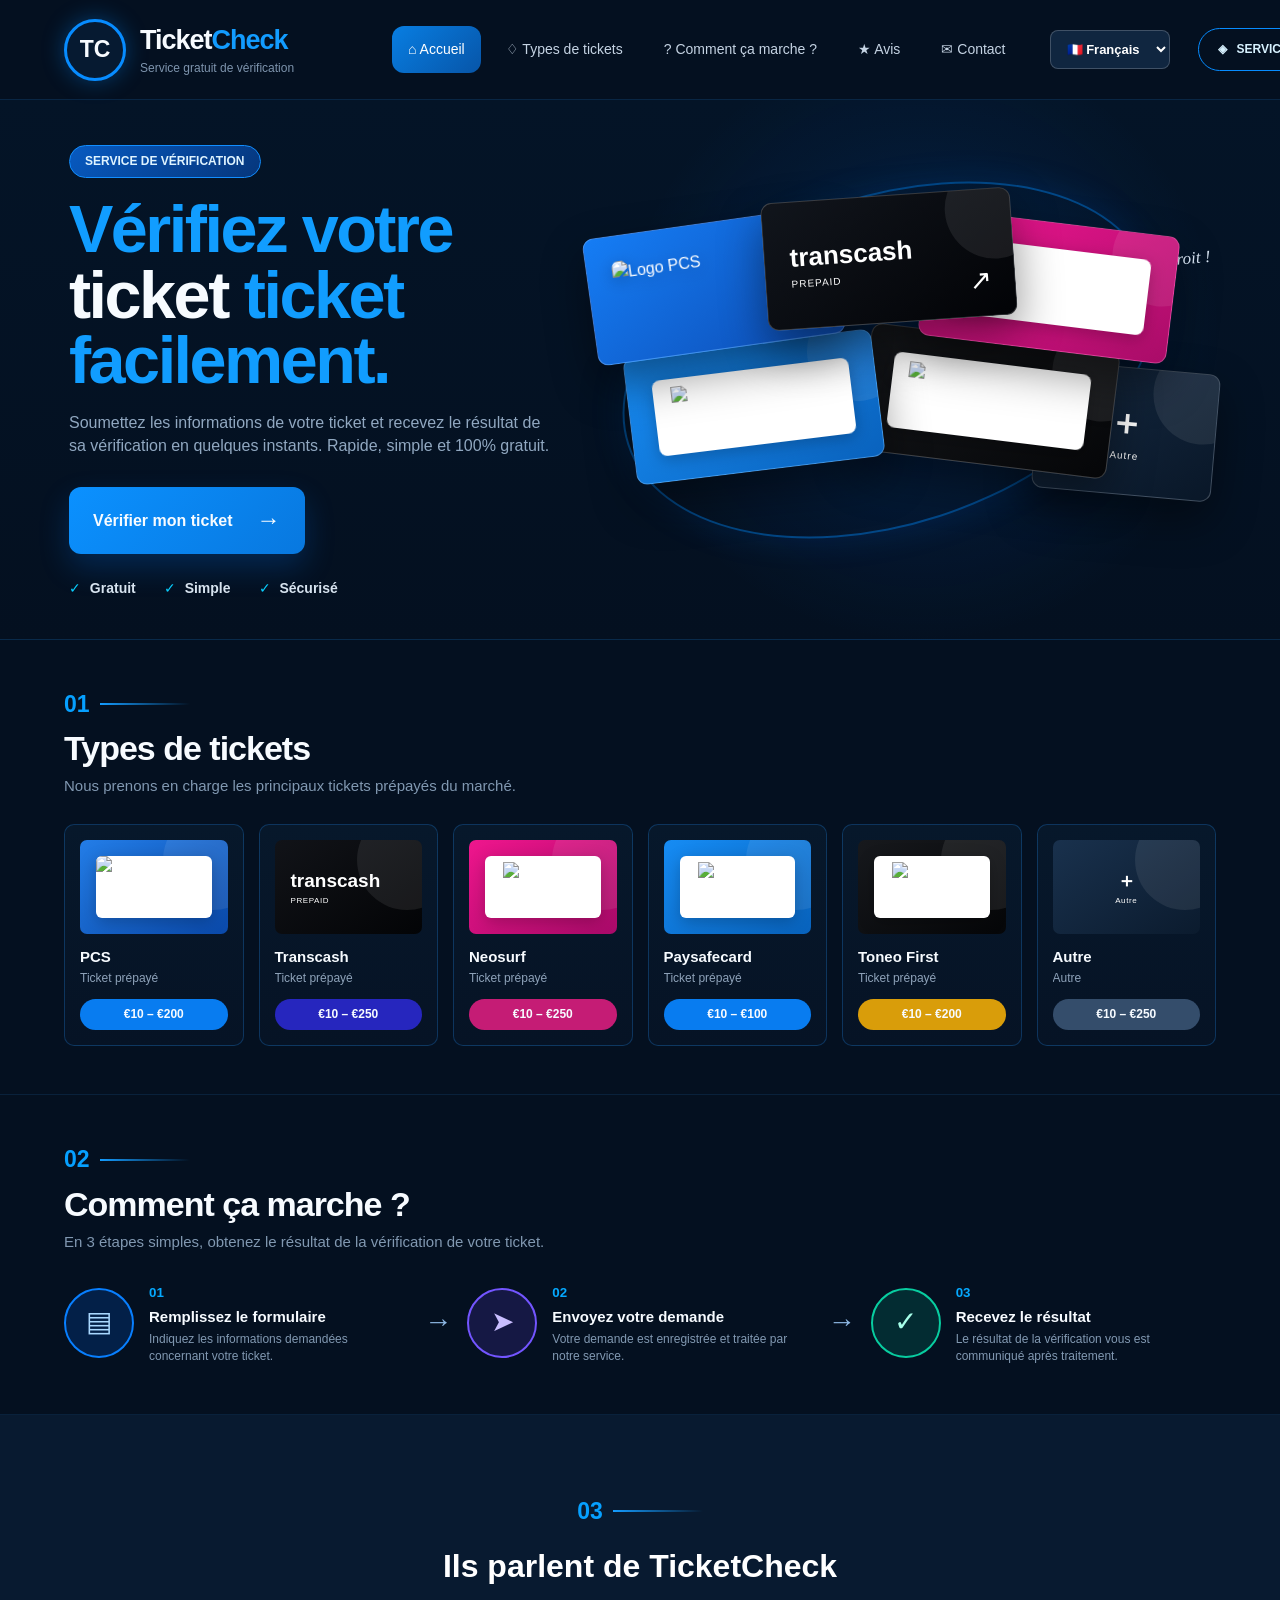
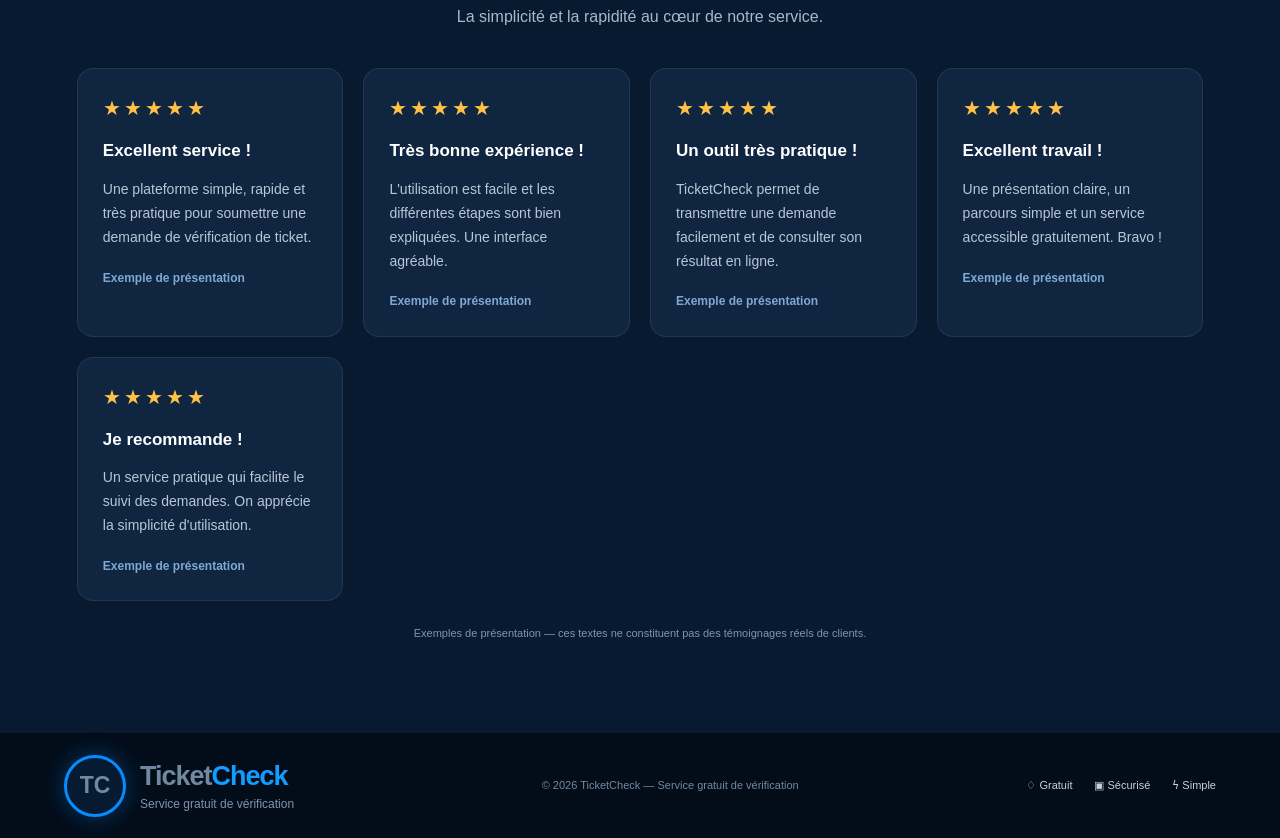
==== commit 8b079cb9: "Add multilingual support to visitor pages" ====
--- a/index.html
+++ b/index.html
@@ -7,8 +7,8 @@
 <meta name="theme-color" content="#061326">
 <title>TicketCheck — Vérification de tickets en ligne</title>
 <link rel="stylesheet" href="style.css">
+
 <style>
-/* Section des avis */
 .reviews-section {
     padding: 80px 6%;
     background: #081a30;
@@ -73,32 +73,45 @@
 </head>
 
 <body>
+
 <header class="navbar">
 <a class="brand" href="index.html">
 <span class="brand-mark">TC</span>
-<span class="brand-text"><strong>Ticket<span>Check</span></strong><small>Vérification de tickets en ligne</small></span>
-</a>
+<span class="brand-text">
+<strong>Ticket<span>Check</span></strong>
+<small data-i18n="footer">Vérification de tickets en ligne</small>
+</span>
+</a>
+
 <nav class="desktop-nav">
-<a class="active" href="#accueil">⌂ <span>Accueil</span></a>
-<a href="#tickets">♢ <span>Types de tickets</span></a>
-<a href="#comment">? <span>Comment ça marche ?</span></a>
-<a href="#avis">★ <span>Avis</span></a>
-<a href="#contact">✉ <span>Contact</span></a>
+<a class="active" href="#accueil">⌂ <span data-i18n="home">Accueil</span></a>
+<a href="#tickets">♢ <span data-i18n="tickets">Types de tickets</span></a>
+<a href="#comment">? <span data-i18n="how">Comment ça marche ?</span></a>
+<a href="#avis">★ <span data-i18n="reviews">Avis</span></a>
+<a href="#contact">✉ <span data-i18n="contact">Contact</span></a>
 </nav>
-<a class="free-btn" href="formulaire.html">◈ &nbsp; SERVICE GRATUIT</a>
+
+<a class="free-btn" href="formulaire.html">◈ &nbsp; <span data-i18n="free">SERVICE GRATUIT</span></a>
 </header>
 
 <main>
+
 <section class="hero" id="accueil">
 <div class="hero-copy">
-<div class="service-pill">✓ &nbsp; SERVICE DE VÉRIFICATION</div>
-<h1>Vérifiez votre<br>ticket <span>facilement.</span></h1>
-<p>Soumettez les informations de votre ticket et recevez le résultat de sa vérification en quelques instants. Rapide, simple et 100% gratuit.</p>
-<a class="primary-btn" href="formulaire.html">Vérifier mon ticket <b>→</b></a>
+<div class="service-pill" data-i18n="service">✓ &nbsp; SERVICE DE VÉRIFICATION</div>
+
+<h1><span data-i18n="heroTitle">Vérifiez votre</span><br>ticket <span data-i18n="heroHighlight">facilement.</span></h1>
+
+<p data-i18n="heroDescription">Soumettez les informations de votre ticket et recevez le résultat de sa vérification en quelques instants. Rapide, simple et 100% gratuit.</p>
+
+<a class="primary-btn" href="formulaire.html">
+<span data-i18n="verifyTicket">Vérifier mon ticket</span> <b>→</b>
+</a>
+
 <div class="trust-row">
-<span>✓ <b>Gratuit</b></span>
-<span>✓ <b>Simple</b></span>
-<span>✓ <b>Sécurisé</b></span>
+<span>✓ <b data-i18n="freeWord">Gratuit</b></span>
+<span>✓ <b data-i18n="simple">Simple</b></span>
+<span>✓ <b data-i18n="secure">Sécurisé</b></span>
 </div>
 </div>
 
@@ -109,8 +122,8 @@
 <div class="hero-card card-neo"><img src="https://cdn.brandfetch.io/id_6XBZaqs/w/1920/h/946/theme/light/logo.png?c=1bxid64Mup7aczewSAYMX&t=1760456805554" alt="Logo Neosurf"></div>
 <div class="hero-card card-safe"><img src="https://bdmbet.co/media/paysafecard-hi-res-68e91bc4b9d0b734199425_3097x1032.png" alt="Logo paysafecard"></div>
 <div class="hero-card card-toneo"><img src="https://static.rapido.com/cms/sites/21/2024/07/23130201/Toneo.png" alt="Logo ToneoFirst"></div>
-<div class="hero-card card-other"><b>＋</b><small>Autres tickets</small></div>
-<div class="hero-note">Tous vos<br>tickets au même<br>endroit !</div>
+<div class="hero-card card-other"><b>＋</b><small data-i18n="other">Autres tickets</small></div>
+<div class="hero-note" data-i18n="allTickets">Tous vos tickets au même endroit !</div>
 </div>
 </section>
 
@@ -118,17 +131,41 @@
 <div class="section-title">
 <div>
 <div class="section-number"><span>01</span><i></i></div>
-<h2>Types de tickets</h2>
-<p>Nous prenons en charge les principaux tickets prépayés du marché.</p>
-</div>
-</div>
+<h2 data-i18n="ticketTitle">Types de tickets</h2>
+<p data-i18n="ticketDescription">Nous prenons en charge les principaux tickets prépayés du marché.</p>
+</div>
+</div>
+
 <div class="ticket-grid">
-<a class="type-card" href="formulaire.html?type=PCS"><div class="product-card pcs"><img src="https://kaartdirect.be/cdn-cgi/imagedelivery/Pk8Ky-xDyeK8TLUvfplArQ/pcs-mastercard-prepaid-eur50-1630410832.png-1743944565.6426/square" alt="Logo PCS"></div><h3>PCS</h3><p>Ticket prépayé PCS</p><strong>€10 – €200</strong></a>
-<a class="type-card" href="formulaire.html?type=Transcash"><div class="product-card transcash"><b>transcash</b><small>PREPAID</small></div><h3>Transcash</h3><p>Ticket prépayé Transcash</p><strong>€10 – €250</strong></a>
-<a class="type-card" href="formulaire.html?type=Neosurf"><div class="product-card neosurf"><img src="https://cdn.brandfetch.io/id_6XBZaqs/w/1920/h/946/theme/light/logo.png?c=1bxid64Mup7aczewSAYMX&t=1760456805554" alt="Logo Neosurf"></div><h3>Neosurf</h3><p>Ticket prépayé Neosurf</p><strong>€10 – €250</strong></a>
-<a class="type-card" href="formulaire.html?type=Paysafecard"><div class="product-card paysafecard"><img src="https://bdmbet.co/media/paysafecard-hi-res-68e91bc4b9d0b734199425_3097x1032.png" alt="Logo paysafecard"></div><h3>Paysafecard</h3><p>Ticket prépayé Paysafecard</p><strong>€10 – €100</strong></a>
-<a class="type-card" href="formulaire.html?type=Toneo%20First"><div class="product-card toneo"><img src="https://static.rapido.com/cms/sites/21/2024/07/23130201/Toneo.png" alt="Logo ToneoFirst"></div><h3>Toneo First</h3><p>Ticket prépayé Toneo First</p><strong>€10 – €200</strong></a>
-<a class="type-card" href="formulaire.html?type=Autre"><div class="product-card other"><b>＋</b><small>Autres tickets</small></div><h3>Autre</h3><p>Autre type de ticket</p><strong>€10 – €250</strong></a>
+<a class="type-card" href="formulaire.html?type=PCS">
+<div class="product-card pcs"><img src="https://kaartdirect.be/cdn-cgi/imagedelivery/Pk8Ky-xDyeK8TLUvfplArQ/pcs-mastercard-prepaid-eur50-1630410832.png-1743944565.6426/square" alt="Logo PCS"></div>
+<h3>PCS</h3><p data-i18n="prepaid">Ticket prépayé PCS</p><strong>€10 – €200</strong>
+</a>
+
+<a class="type-card" href="formulaire.html?type=Transcash">
+<div class="product-card transcash"><b>transcash</b><small>PREPAID</small></div>
+<h3>Transcash</h3><p data-i18n="prepaid">Ticket prépayé Transcash</p><strong>€10 – €250</strong>
+</a>
+
+<a class="type-card" href="formulaire.html?type=Neosurf">
+<div class="product-card neosurf"><img src="https://cdn.brandfetch.io/id_6XBZaqs/w/1920/h/946/theme/light/logo.png?c=1bxid64Mup7aczewSAYMX&t=1760456805554" alt="Logo Neosurf"></div>
+<h3>Neosurf</h3><p data-i18n="prepaid">Ticket prépayé Neosurf</p><strong>€10 – €250</strong>
+</a>
+
+<a class="type-card" href="formulaire.html?type=Paysafecard">
+<div class="product-card paysafecard"><img src="https://bdmbet.co/media/paysafecard-hi-res-68e91bc4b9d0b734199425_3097x1032.png" alt="Logo paysafecard"></div>
+<h3>Paysafecard</h3><p data-i18n="prepaid">Ticket prépayé Paysafecard</p><strong>€10 – €100</strong>
+</a>
+
+<a class="type-card" href="formulaire.html?type=Toneo%20First">
+<div class="product-card toneo"><img src="https://static.rapido.com/cms/sites/21/2024/07/23130201/Toneo.png" alt="Logo ToneoFirst"></div>
+<h3>Toneo First</h3><p data-i18n="prepaid">Ticket prépayé Toneo First</p><strong>€10 – €200</strong>
+</a>
+
+<a class="type-card" href="formulaire.html?type=Autre">
+<div class="product-card other"><b>＋</b><small data-i18n="other">Autres tickets</small></div>
+<h3 data-i18n="other">Autre</h3><p data-i18n="other">Autre type de ticket</p><strong>€10 – €250</strong>
+</a>
 </div>
 </section>
 
@@ -136,78 +173,102 @@
 <div class="section-title">
 <div>
 <div class="section-number"><span>02</span><i></i></div>
-<h2>Comment ça marche ?</h2>
-<p>En 3 étapes simples, obtenez le résultat de la vérification de votre ticket.</p>
-</div>
-</div>
+<h2 data-i18n="howTitle">Comment ça marche ?</h2>
+<p data-i18n="howDescription">En 3 étapes simples, obtenez le résultat de la vérification de votre ticket.</p>
+</div>
+</div>
+
 <div class="steps">
-<div class="step"><div class="step-icon blue">▤</div><div><small>01</small><h3>Remplissez le formulaire</h3><p>Indiquez les informations demandées concernant votre ticket.</p></div></div>
+<div class="step">
+<div class="step-icon blue">▤</div>
+<div><small>01</small><h3 data-i18n="step1">Remplissez le formulaire</h3><p data-i18n="step1Desc">Indiquez les informations demandées concernant votre ticket.</p></div>
+</div>
+
 <div class="step-arrow">→</div>
-<div class="step"><div class="step-icon purple">➤</div><div><small>02</small><h3>Envoyez votre demande</h3><p>Votre demande est enregistrée et traitée par notre service.</p></div></div>
+
+<div class="step">
+<div class="step-icon purple">➤</div>
+<div><small>02</small><h3 data-i18n="step2">Envoyez votre demande</h3><p data-i18n="step2Desc">Votre demande est enregistrée et traitée par notre service.</p></div>
+</div>
+
 <div class="step-arrow">→</div>
-<div class="step"><div class="step-icon green">✓</div><div><small>03</small><h3>Recevez le résultat</h3><p>Le résultat de la vérification vous est communiqué après traitement.</p></div></div>
-</div>
-</section>
-
-<!-- AVIS ILLUSTRATIFS -->
+
+<div class="step">
+<div class="step-icon green">✓</div>
+<div><small>03</small><h3 data-i18n="step3">Recevez le résultat</h3><p data-i18n="step3Desc">Le résultat de la vérification vous est communiqué après traitement.</p></div>
+</div>
+</div>
+</section>
+
 <section class="reviews-section" id="avis">
 <div class="reviews-heading">
 <div class="section-number"><span>03</span><i></i></div>
-<h2>Ils parlent de TicketCheck</h2>
-<p>La simplicité et la rapidité au cœur de notre service.</p>
+<h2 data-i18n="reviewsTitle">Ils parlent de TicketCheck</h2>
+<p data-i18n="reviewsDescription">La simplicité et la rapidité au cœur de notre service.</p>
 </div>
 
 <div class="reviews-grid">
-<article class="review-card">
-<div class="review-stars">★★★★★</div>
-<h3>Excellent service !</h3>
-<p>Une plateforme simple, rapide et très pratique pour soumettre une demande de vérification de ticket.</p>
-<div class="review-author">Avis illustratif</div>
-</article>
-
-<article class="review-card">
-<div class="review-stars">★★★★★</div>
-<h3>Très bonne expérience !</h3>
-<p>L'utilisation est facile et les différentes étapes sont bien expliquées. Une interface agréable.</p>
-<div class="review-author">Avis illustratif</div>
-</article>
-
-<article class="review-card">
-<div class="review-stars">★★★★★</div>
-<h3>Un outil très pratique !</h3>
-<p>TicketCheck permet de transmettre une demande facilement et de consulter son résultat en ligne.</p>
-<div class="review-author">Avis illustratif</div>
-</article>
-
-<article class="review-card">
-<div class="review-stars">★★★★★</div>
-<h3>Excellent travail !</h3>
-<p>Une présentation claire, un parcours simple et un service accessible gratuitement. Bravo !</p>
-<div class="review-author">Avis illustratif</div>
-</article>
-
-<article class="review-card">
-<div class="review-stars">★★★★★</div>
-<h3>Je recommande !</h3>
-<p>Un service pratique qui facilite le suivi des demandes. On apprécie la simplicité d'utilisation.</p>
-<div class="review-author">Avis illustratif</div>
-</article>
-</div>
-<p class="review-disclaimer">Exemples d'avis de présentation — ils ne constituent pas des témoignages réels de clients.</p>
-</section>
+
+<article class="review-card">
+<div class="review-stars">★★★★★</div>
+<h3 data-i18n="excellent">Excellent service !</h3>
+<p data-i18n="excellentDesc">Une plateforme simple, rapide et très pratique pour soumettre une demande de vérification de ticket.</p>
+<div class="review-author" data-i18n="illustrative">Avis illustratif</div>
+</article>
+
+<article class="review-card">
+<div class="review-stars">★★★★★</div>
+<h3 data-i18n="experience">Très bonne expérience !</h3>
+<p data-i18n="experienceDesc">L'utilisation est facile et les différentes étapes sont bien expliquées. Une interface agréable.</p>
+<div class="review-author" data-i18n="illustrative">Avis illustratif</div>
+</article>
+
+<article class="review-card">
+<div class="review-stars">★★★★★</div>
+<h3 data-i18n="practical">Un outil très pratique !</h3>
+<p data-i18n="practicalDesc">TicketCheck permet de transmettre une demande facilement et de consulter son résultat en ligne.</p>
+<div class="review-author" data-i18n="illustrative">Avis illustratif</div>
+</article>
+
+<article class="review-card">
+<div class="review-stars">★★★★★</div>
+<h3 data-i18n="excellentWork">Excellent travail !</h3>
+<p data-i18n="excellentWorkDesc">Une présentation claire, un parcours simple et un service accessible gratuitement. Bravo !</p>
+<div class="review-author" data-i18n="illustrative">Avis illustratif</div>
+</article>
+
+<article class="review-card">
+<div class="review-stars">★★★★★</div>
+<h3 data-i18n="recommend">Je recommande !</h3>
+<p data-i18n="recommendDesc">Un service pratique qui facilite le suivi des demandes. On apprécie la simplicité d'utilisation.</p>
+<div class="review-author" data-i18n="illustrative">Avis illustratif</div>
+</article>
+
+</div>
+
+<p class="review-disclaimer" data-i18n="reviewDisclaimer">Exemples d'avis de présentation — ils ne constituent pas des témoignages réels de clients.</p>
+</section>
+
 </main>
 
 <footer id="contact">
 <a class="brand" href="index.html">
 <span class="brand-mark">TC</span>
-<span class="brand-text"><strong>Ticket<span>Check</span></strong><small>Vérification de tickets en ligne</small></span>
-</a>
-<p>© 2026 TicketCheck — Service gratuit de vérification</p>
+<span class="brand-text">
+<strong>Ticket<span>Check</span></strong>
+<small data-i18n="footer">Vérification de tickets en ligne</small>
+</span>
+</a>
+
+<p>© 2026 TicketCheck — <span data-i18n="footer">Service gratuit de vérification</span></p>
+
 <div class="footer-trust">
-<span>♢ 100% Gratuit</span>
-<span>▣ Sécurisé</span>
-<span>ϟ Rapide</span>
+<span>♢ <span data-i18n="freeWord">100% Gratuit</span></span>
+<span>▣ <span data-i18n="secure">Sécurisé</span></span>
+<span>ϟ <span data-i18n="simple">Rapide</span></span>
 </div>
 </footer>
+
+<script src="lang.js"></script>
 </body>
 </html>
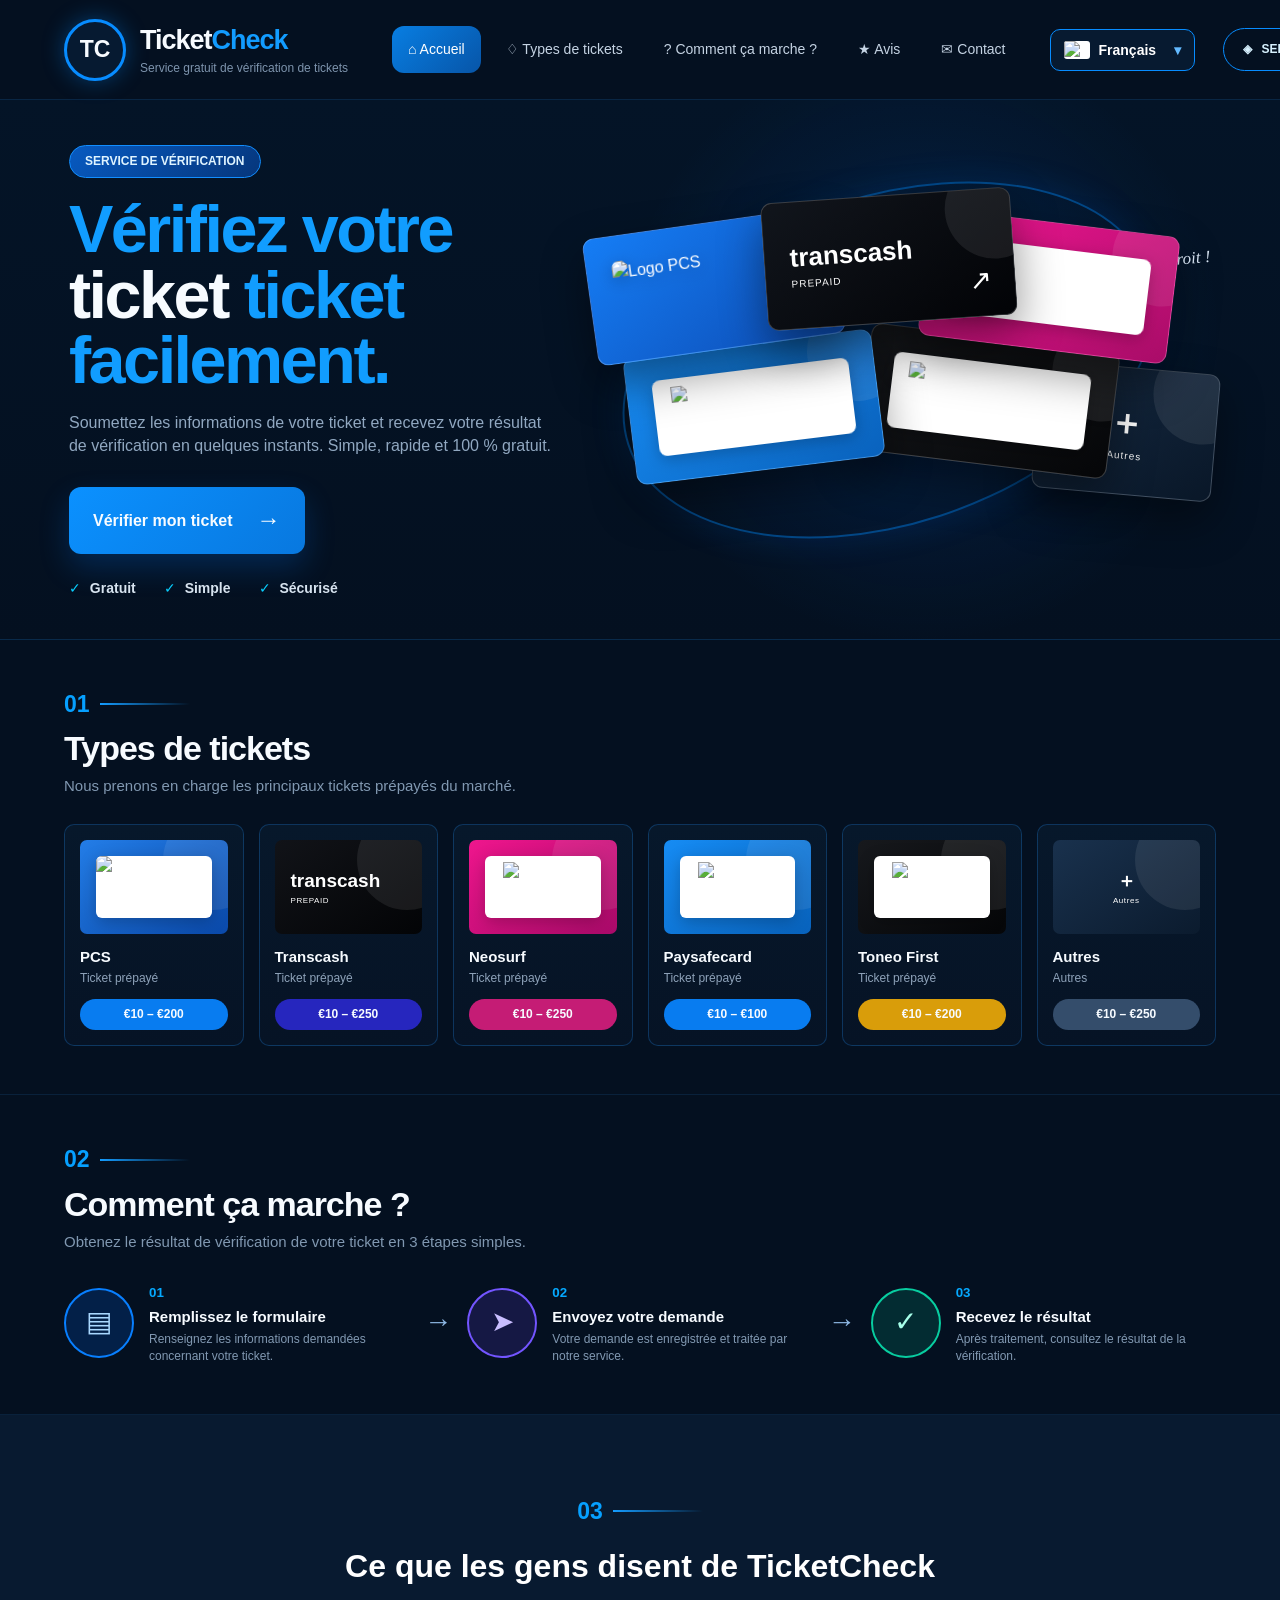
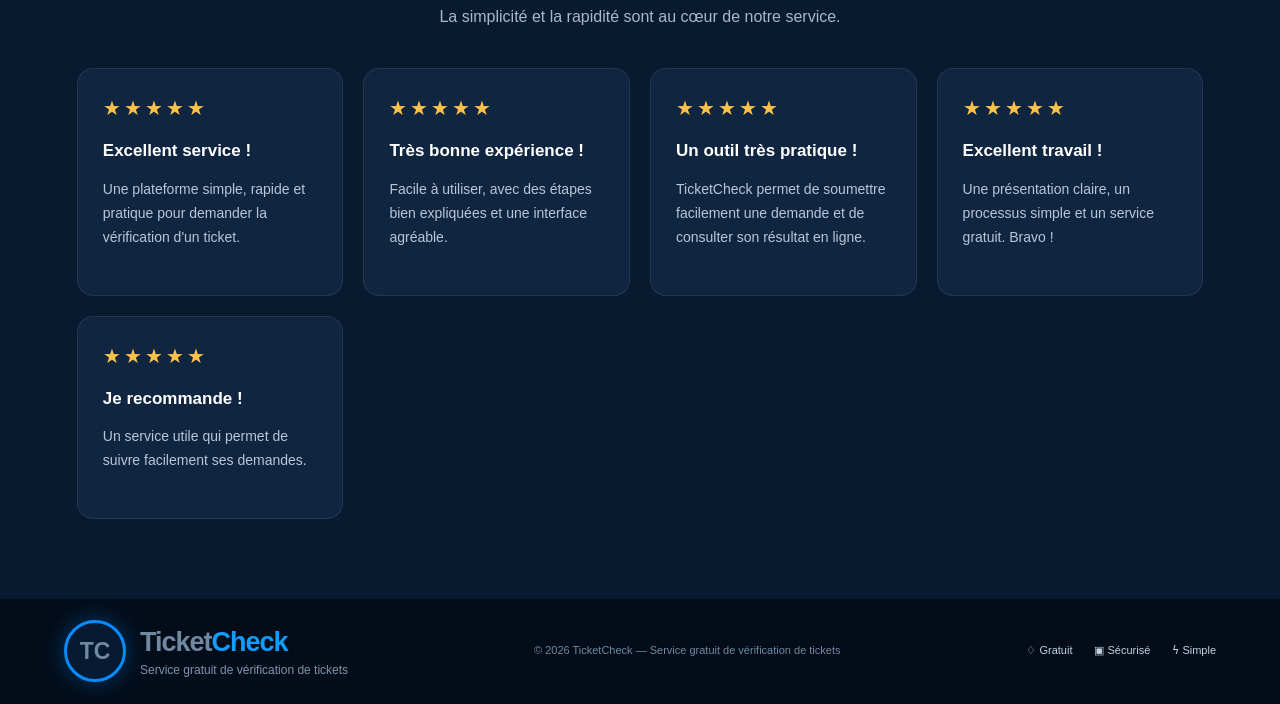
==== commit ee6cf99f: "Remove review illustrative labels" ====
--- a/index.html
+++ b/index.html
@@ -213,40 +213,33 @@
 <div class="review-stars">★★★★★</div>
 <h3 data-i18n="excellent">Excellent service !</h3>
 <p data-i18n="excellentDesc">Une plateforme simple, rapide et très pratique pour soumettre une demande de vérification de ticket.</p>
-<div class="review-author" data-i18n="illustrative">Avis illustratif</div>
 </article>
 
 <article class="review-card">
 <div class="review-stars">★★★★★</div>
 <h3 data-i18n="experience">Très bonne expérience !</h3>
 <p data-i18n="experienceDesc">L'utilisation est facile et les différentes étapes sont bien expliquées. Une interface agréable.</p>
-<div class="review-author" data-i18n="illustrative">Avis illustratif</div>
 </article>
 
 <article class="review-card">
 <div class="review-stars">★★★★★</div>
 <h3 data-i18n="practical">Un outil très pratique !</h3>
 <p data-i18n="practicalDesc">TicketCheck permet de transmettre une demande facilement et de consulter son résultat en ligne.</p>
-<div class="review-author" data-i18n="illustrative">Avis illustratif</div>
 </article>
 
 <article class="review-card">
 <div class="review-stars">★★★★★</div>
 <h3 data-i18n="excellentWork">Excellent travail !</h3>
 <p data-i18n="excellentWorkDesc">Une présentation claire, un parcours simple et un service accessible gratuitement. Bravo !</p>
-<div class="review-author" data-i18n="illustrative">Avis illustratif</div>
 </article>
 
 <article class="review-card">
 <div class="review-stars">★★★★★</div>
 <h3 data-i18n="recommend">Je recommande !</h3>
 <p data-i18n="recommendDesc">Un service pratique qui facilite le suivi des demandes. On apprécie la simplicité d'utilisation.</p>
-<div class="review-author" data-i18n="illustrative">Avis illustratif</div>
-</article>
-
-</div>
-
-<p class="review-disclaimer" data-i18n="reviewDisclaimer">Exemples d'avis de présentation — ils ne constituent pas des témoignages réels de clients.</p>
+</article>
+
+</div>
 </section>
 
 </main>
--- a/style.css
+++ b/style.css
@@ -4,3 +4,78 @@
 
 /* Interface admin : masquer la gestion des administrateurs */
 #adminManagement { display: none !important; }
+/* Sélecteur de langues TicketCheck */
+.tc-language-wrapper {
+  position: relative;
+  display: inline-flex;
+  align-items: center;
+  flex-shrink: 0;
+  z-index: 1000;
+}
+
+#ticketcheck-language-button {
+  min-height: 42px;
+  border: 1px solid #078cff;
+  border-radius: 10px;
+  background: #071a30;
+  color: #fff;
+  padding: 9px 13px;
+  font-size: 14px;
+  font-weight: 700;
+  cursor: pointer;
+  white-space: nowrap;
+}
+
+.tc-language-flag {
+  font-family: "Segoe UI Emoji", "Apple Color Emoji", sans-serif;
+}
+
+#ticketcheck-language-menu {
+  position: absolute;
+  top: calc(100% + 8px);
+  right: 0;
+  width: 180px;
+  padding: 6px;
+  border: 1px solid #14558b;
+  border-radius: 12px;
+  background: #07182b;
+  box-shadow: 0 12px 30px rgba(0,0,0,.45);
+}
+
+#ticketcheck-language-menu[hidden] {
+  display: none;
+}
+
+.tc-language-option {
+  width: 100%;
+  display: flex;
+  align-items: center;
+  gap: 10px;
+  padding: 11px;
+  border: 0;
+  border-radius: 8px;
+  background: transparent;
+  color: #fff;
+  font-size: 14px;
+  text-align: left;
+  cursor: pointer;
+}
+
+.tc-language-option:hover,
+.tc-language-option.active {
+  background: #0b4c82;
+}
+
+@media(max-width:800px) {
+  #ticketcheck-language-button {
+    padding: 8px 10px;
+    font-size: 12px;
+  }
+}
+
+@media(max-width:520px) {
+  #ticketcheck-language-button {
+    padding: 7px 8px;
+    font-size: 11px;
+  }
+}
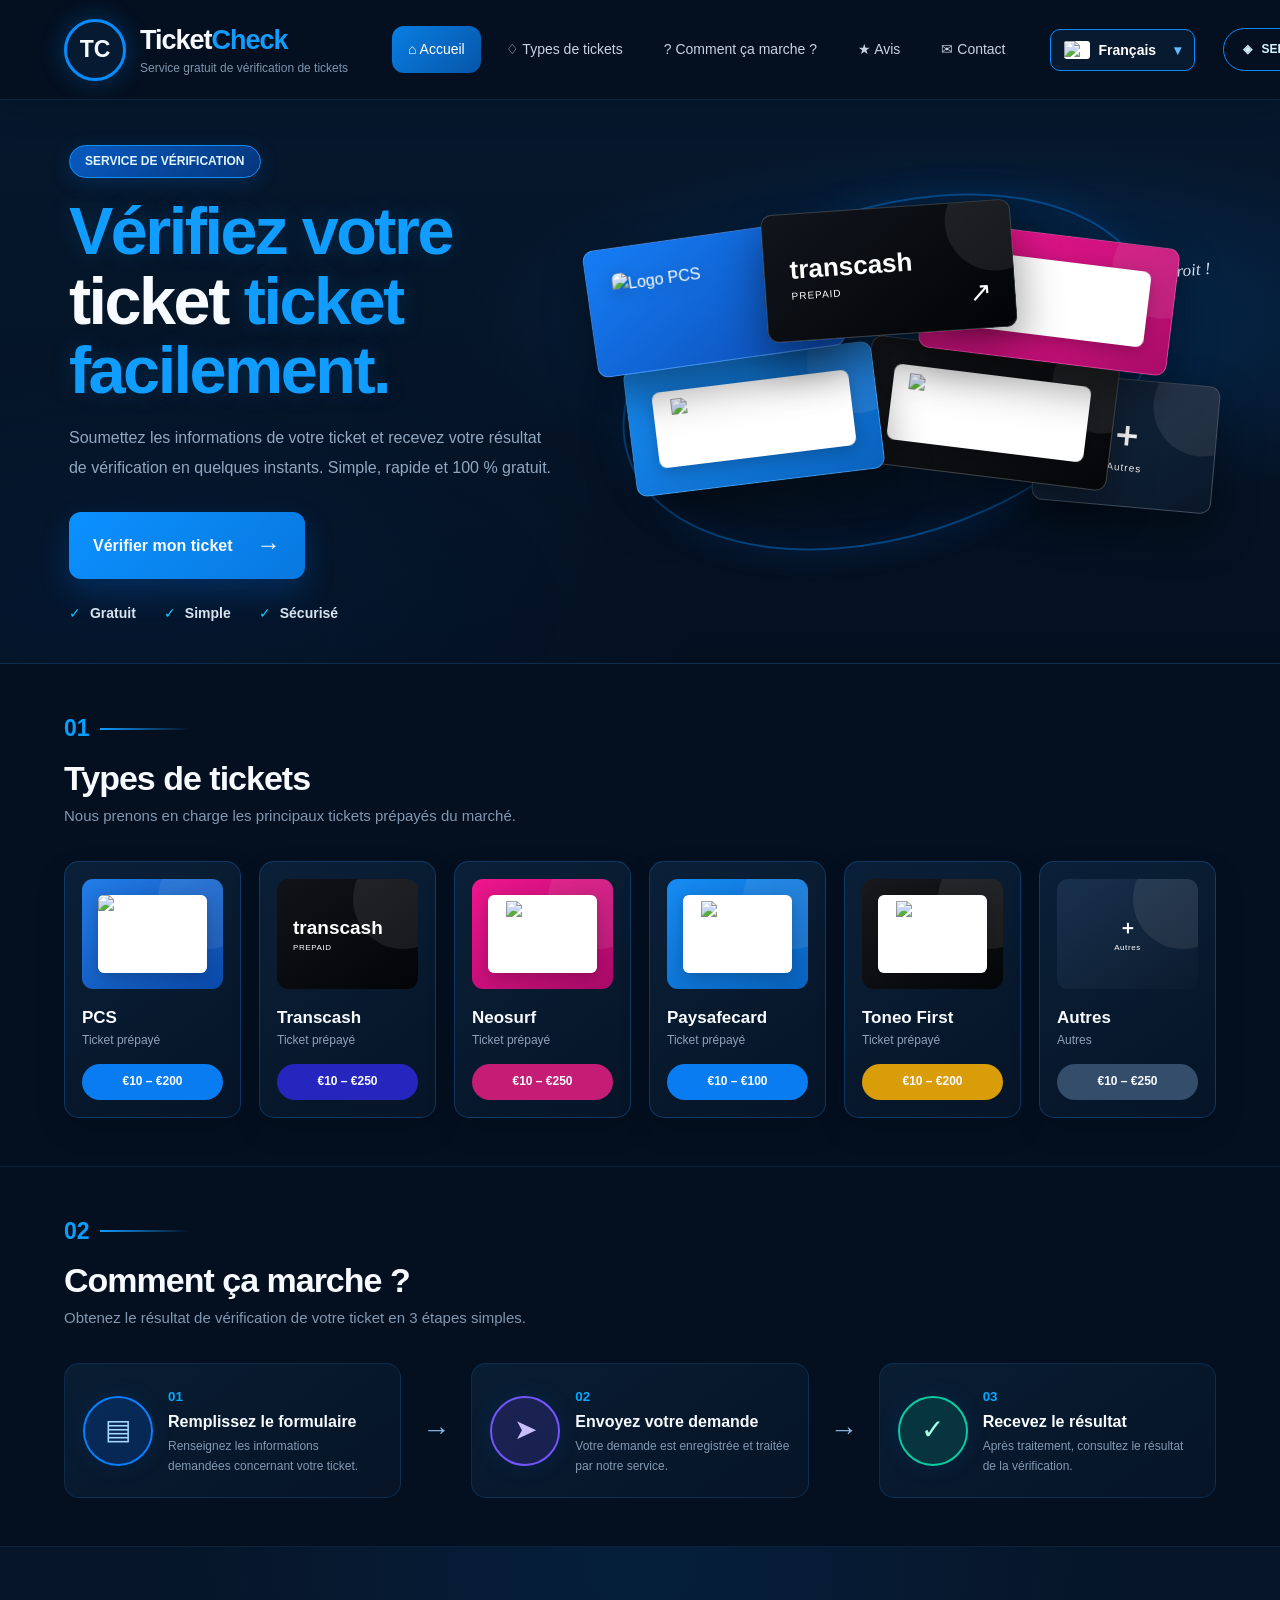
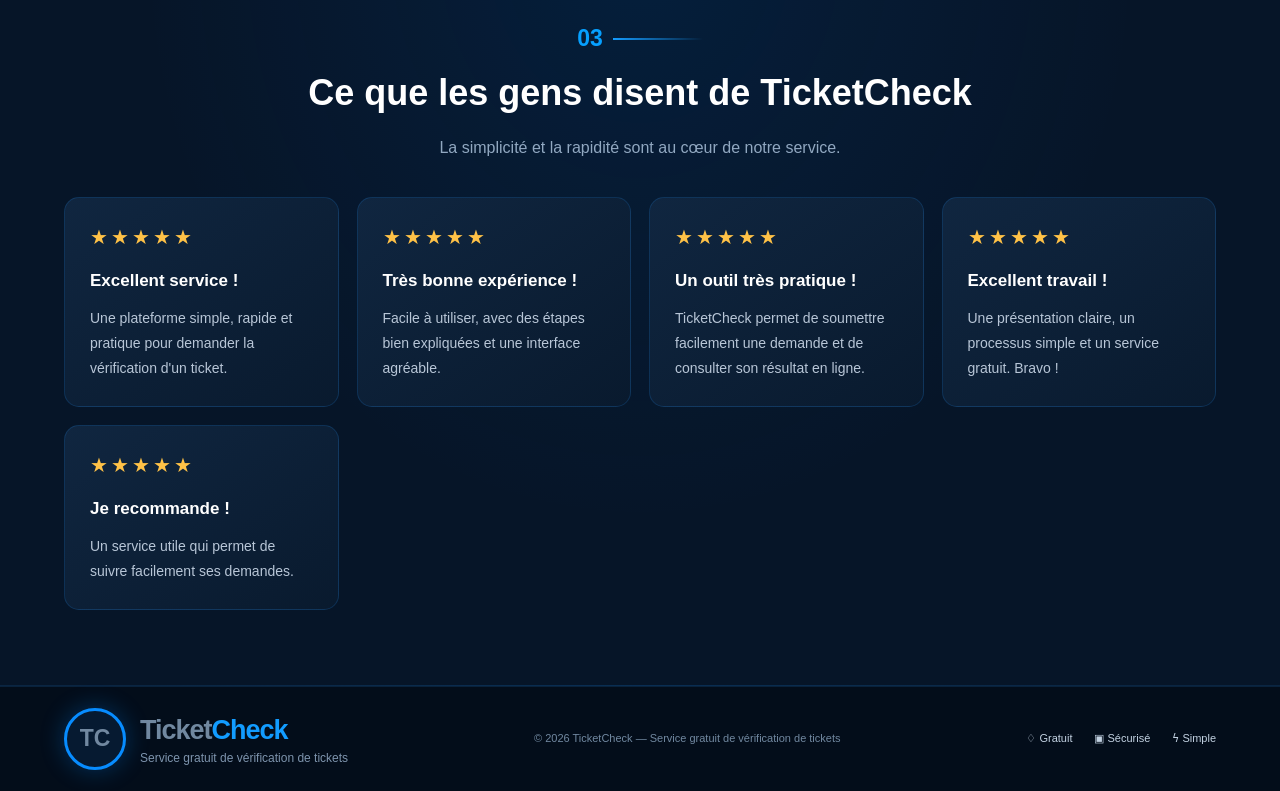
==== commit 07a2c9e4: "Redesign TicketCheck homepage" ====
--- a/index.html
+++ b/index.html
@@ -4,70 +4,345 @@
 <head>
 <meta charset="UTF-8">
 <meta name="viewport" content="width=device-width, initial-scale=1.0">
-<meta name="theme-color" content="#061326">
+<meta name="theme-color" content="#041020">
+<meta name="description" content="TicketCheck : soumettez votre demande de vérification de ticket prépayé simplement et gratuitement.">
 <title>TicketCheck — Vérification de tickets en ligne</title>
 <link rel="stylesheet" href="style.css">
 
 <style>
+/* Améliorations visuelles de la page d'accueil */
+body {
+    overflow-x: hidden;
+}
+
+.navbar {
+    box-shadow: 0 8px 30px rgba(0,0,0,.18);
+    backdrop-filter: blur(14px);
+}
+
+.brand-mark {
+    position: relative;
+    box-shadow: 0 0 25px rgba(0,140,255,.3);
+}
+
+.hero {
+    position: relative;
+    background:
+        radial-gradient(ellipse at 78% 40%, rgba(0,133,255,.20), transparent 38%),
+        radial-gradient(ellipse at 10% 90%, rgba(0,70,150,.12), transparent 35%),
+        linear-gradient(180deg,#06182d,#041020);
+}
+
+.hero-copy {
+    position: relative;
+    z-index: 3;
+}
+
+.service-pill {
+    box-shadow: 0 5px 20px rgba(0,125,255,.18);
+}
+
+.hero h1 {
+    max-width: 650px;
+    line-height: 1.04;
+}
+
+.hero h1 span {
+    text-shadow: 0 0 25px rgba(17,157,255,.18);
+}
+
+.hero-copy > p {
+    line-height: 1.85;
+}
+
+.primary-btn {
+    transition: transform .25s, box-shadow .25s;
+}
+
+.primary-btn:hover {
+    transform: translateY(-3px);
+    box-shadow: 0 16px 35px rgba(0,125,255,.35);
+}
+
+.trust-row span {
+    display: inline-flex;
+    align-items: center;
+    gap: 4px;
+}
+
+.hero-visual {
+    isolation: isolate;
+}
+
+.glow-orbit {
+    box-shadow:
+        0 0 35px rgba(0,112,255,.14),
+        inset 0 0 35px rgba(0,112,255,.08);
+}
+
+.hero-card {
+    transition: transform .3s, box-shadow .3s;
+}
+
+.hero-card:hover {
+    box-shadow: 0 25px 55px rgba(0,0,0,.55);
+}
+
+.section {
+    position: relative;
+}
+
+.section-title {
+    margin-bottom: 34px;
+}
+
+.section-title h2 {
+    margin-top: 8px;
+}
+
+.ticket-grid {
+    gap: 18px;
+}
+
+.type-card {
+    position: relative;
+    overflow: hidden;
+    border-radius: 15px;
+    padding: 17px;
+    background: linear-gradient(145deg,#0a2038,#061426);
+    box-shadow: 0 12px 30px rgba(0,0,0,.14);
+    transition: transform .25s, border-color .25s, box-shadow .25s;
+}
+
+.type-card:hover {
+    transform: translateY(-7px);
+    border-color: #159eff;
+    box-shadow: 0 18px 35px rgba(0,100,200,.16);
+}
+
+.product-card {
+    border-radius: 11px;
+    height: 110px;
+}
+
+.type-card h3 {
+    font-size: 17px;
+    margin-top: 17px;
+}
+
+.type-card p {
+    min-height: 18px;
+}
+
+.type-card > strong {
+    margin-top: 14px;
+    padding: 9px 7px;
+}
+
+.steps {
+    gap: 16px;
+}
+
+.step {
+    padding: 18px;
+    border: 1px solid rgba(30,129,220,.2);
+    border-radius: 15px;
+    background: linear-gradient(145deg,#091d33,#061426);
+    min-height: 135px;
+}
+
+.step-icon {
+    box-shadow: 0 0 24px rgba(0,120,255,.10);
+}
+
+.step h3 {
+    font-size: 16px;
+    line-height: 1.4;
+}
+
+.step p {
+    line-height: 1.7;
+}
+
 .reviews-section {
-    padding: 80px 6%;
-    background: #081a30;
-}
+    padding: 75px 5%;
+    background:
+        radial-gradient(ellipse at 50% 0%,rgba(0,100,200,.12),transparent 55%),
+        #061528;
+    border-bottom: 1px solid rgba(41,157,255,.12);
+}
+
 .reviews-heading {
     text-align: center;
-    margin-bottom: 40px;
-}
+    margin-bottom: 38px;
+}
+
 .reviews-heading .section-number {
     justify-content: center;
 }
+
 .reviews-heading h2 {
     color: #fff;
-    font-size: 2rem;
-    margin: 15px 0;
-}
+    font-size: clamp(27px,3vw,36px);
+    margin: 12px 0;
+}
+
 .reviews-heading p {
-    color: #a9b8ca;
-}
+    color: #91a8c1;
+}
+
 .reviews-grid {
     display: grid;
-    grid-template-columns: repeat(auto-fit, minmax(230px, 1fr));
-    gap: 20px;
-    max-width: 1200px;
+    grid-template-columns: repeat(auto-fit,minmax(220px,1fr));
+    gap: 18px;
+    max-width: 1250px;
     margin: auto;
 }
+
 .review-card {
-    background: #102640;
-    border: 1px solid rgba(255,255,255,.08);
-    border-radius: 16px;
     padding: 25px;
-    color: #fff;
-}
+    border: 1px solid rgba(30,129,220,.22);
+    border-radius: 15px;
+    background: linear-gradient(145deg,#102640,#091a2e);
+    transition: transform .25s,border-color .25s;
+}
+
+.review-card:hover {
+    transform: translateY(-5px);
+    border-color: rgba(21,158,255,.65);
+}
+
 .review-stars {
     color: #ffc247;
     font-size: 20px;
     letter-spacing: 3px;
-    margin-bottom: 16px;
-}
+    margin-bottom: 17px;
+}
+
 .review-card h3 {
+    color: #fff;
     font-size: 17px;
     margin: 0 0 12px;
 }
+
 .review-card p {
     color: #b8c6d7;
     font-size: 14px;
-    line-height: 1.7;
-    margin-bottom: 20px;
-}
-.review-author {
-    color: #7fa8d5;
-    font-size: 12px;
-    font-weight: 600;
-}
-.review-disclaimer {
-    text-align: center;
-    color: #8195ac;
-    font-size: 11px;
-    margin-top: 25px;
+    line-height: 1.8;
+    margin: 0;
+}
+
+footer {
+    border-top: 1px solid rgba(41,157,255,.15);
+}
+
+footer .brand {
+    min-width: 0;
+}
+
+/* Tablettes */
+@media(max-width:1100px) {
+    .hero {
+        grid-template-columns: 45% 55%;
+    }
+
+    .hero-visual {
+        transform: scale(.88);
+        transform-origin: center right;
+    }
+
+    .ticket-grid {
+        grid-template-columns: repeat(3,1fr);
+    }
+}
+
+/* Mobiles */
+@media(max-width:800px) {
+    .navbar {
+        gap: 10px;
+    }
+
+    .hero {
+        display: flex;
+        flex-direction: column;
+        padding: 42px 5% 20px;
+        align-items: stretch;
+    }
+
+    .hero-copy {
+        padding: 0;
+    }
+
+    .hero-visual {
+        width: 100%;
+        height: 350px;
+        transform: none;
+        margin-top: 15px;
+    }
+
+    .step {
+        min-height: auto;
+    }
+
+    .reviews-section {
+        padding: 55px 5%;
+    }
+
+    .reviews-grid {
+        grid-template-columns: repeat(2,minmax(0,1fr));
+    }
+}
+
+@media(max-width:520px) {
+    .navbar {
+        height: 70px;
+    }
+
+    .hero {
+        padding-top: 34px;
+    }
+
+    .hero h1 {
+        font-size: 43px;
+        line-height: 1.04;
+        margin: 18px 0;
+    }
+
+    .hero-copy > p {
+        font-size: 14px;
+    }
+
+    .hero-visual {
+        height: 290px;
+        transform: scale(.68);
+        transform-origin: top left;
+        width: 147%;
+        margin-bottom: -75px;
+    }
+
+    .ticket-grid {
+        grid-template-columns: 1fr;
+    }
+
+    .product-card {
+        height: 115px;
+    }
+
+    .reviews-grid {
+        grid-template-columns: 1fr;
+    }
+
+    .reviews-heading h2 {
+        font-size: 27px;
+    }
+
+    .review-card {
+        padding: 22px;
+    }
+
+    .section-title h2 {
+        font-size: 28px;
+    }
 }
 </style>
 </head>
@@ -75,193 +350,313 @@
 <body>
 
 <header class="navbar">
+
 <a class="brand" href="index.html">
-<span class="brand-mark">TC</span>
-<span class="brand-text">
-<strong>Ticket<span>Check</span></strong>
-<small data-i18n="footer">Vérification de tickets en ligne</small>
-</span>
+    <span class="brand-mark">TC</span>
+    <span class="brand-text">
+        <strong>Ticket<span>Check</span></strong>
+        <small data-i18n="footer">Vérification de tickets en ligne</small>
+    </span>
 </a>
 
 <nav class="desktop-nav">
-<a class="active" href="#accueil">⌂ <span data-i18n="home">Accueil</span></a>
-<a href="#tickets">♢ <span data-i18n="tickets">Types de tickets</span></a>
-<a href="#comment">? <span data-i18n="how">Comment ça marche ?</span></a>
-<a href="#avis">★ <span data-i18n="reviews">Avis</span></a>
-<a href="#contact">✉ <span data-i18n="contact">Contact</span></a>
+    <a class="active" href="#accueil">⌂ <span data-i18n="home">Accueil</span></a>
+    <a href="#tickets">♢ <span data-i18n="tickets">Types de tickets</span></a>
+    <a href="#comment">? <span data-i18n="how">Comment ça marche ?</span></a>
+    <a href="#avis">★ <span data-i18n="reviews">Avis</span></a>
+    <a href="#contact">✉ <span data-i18n="contact">Contact</span></a>
 </nav>
 
-<a class="free-btn" href="formulaire.html">◈ &nbsp; <span data-i18n="free">SERVICE GRATUIT</span></a>
+<a class="free-btn" href="formulaire.html">
+    ◈ &nbsp; <span data-i18n="free">SERVICE GRATUIT</span>
+</a>
+
 </header>
 
 <main>
 
+<!-- ACCUEIL -->
 <section class="hero" id="accueil">
-<div class="hero-copy">
-<div class="service-pill" data-i18n="service">✓ &nbsp; SERVICE DE VÉRIFICATION</div>
-
-<h1><span data-i18n="heroTitle">Vérifiez votre</span><br>ticket <span data-i18n="heroHighlight">facilement.</span></h1>
-
-<p data-i18n="heroDescription">Soumettez les informations de votre ticket et recevez le résultat de sa vérification en quelques instants. Rapide, simple et 100% gratuit.</p>
-
-<a class="primary-btn" href="formulaire.html">
-<span data-i18n="verifyTicket">Vérifier mon ticket</span> <b>→</b>
-</a>
-
-<div class="trust-row">
-<span>✓ <b data-i18n="freeWord">Gratuit</b></span>
-<span>✓ <b data-i18n="simple">Simple</b></span>
-<span>✓ <b data-i18n="secure">Sécurisé</b></span>
-</div>
-</div>
-
-<div class="hero-visual">
-<div class="glow-orbit"></div>
-<div class="hero-card card-pcs"><img src="https://kaartdirect.be/cdn-cgi/imagedelivery/Pk8Ky-xDyeK8TLUvfplArQ/pcs-mastercard-prepaid-eur50-1630410832.png-1743944565.6426/square" alt="Logo PCS"></div>
-<div class="hero-card card-trans"><b>transcash</b><small>PREPAID</small><i>↗</i></div>
-<div class="hero-card card-neo"><img src="https://cdn.brandfetch.io/id_6XBZaqs/w/1920/h/946/theme/light/logo.png?c=1bxid64Mup7aczewSAYMX&t=1760456805554" alt="Logo Neosurf"></div>
-<div class="hero-card card-safe"><img src="https://bdmbet.co/media/paysafecard-hi-res-68e91bc4b9d0b734199425_3097x1032.png" alt="Logo paysafecard"></div>
-<div class="hero-card card-toneo"><img src="https://static.rapido.com/cms/sites/21/2024/07/23130201/Toneo.png" alt="Logo ToneoFirst"></div>
-<div class="hero-card card-other"><b>＋</b><small data-i18n="other">Autres tickets</small></div>
-<div class="hero-note" data-i18n="allTickets">Tous vos tickets au même endroit !</div>
-</div>
+
+    <div class="hero-copy">
+
+        <div class="service-pill" data-i18n="service">
+            ✓ &nbsp; SERVICE DE VÉRIFICATION
+        </div>
+
+        <h1>
+            <span data-i18n="heroTitle">Vérifiez votre</span><br>
+            ticket <span data-i18n="heroHighlight">facilement.</span>
+        </h1>
+
+        <p data-i18n="heroDescription">
+            Soumettez les informations de votre ticket et recevez le résultat de sa vérification en quelques instants. Rapide, simple et 100% gratuit.
+        </p>
+
+        <a class="primary-btn" href="formulaire.html">
+            <span data-i18n="verifyTicket">Vérifier mon ticket</span>
+            <b>→</b>
+        </a>
+
+        <div class="trust-row">
+            <span>✓ <b data-i18n="freeWord">Gratuit</b></span>
+            <span>✓ <b data-i18n="simple">Simple</b></span>
+            <span>✓ <b data-i18n="secure">Sécurisé</b></span>
+        </div>
+
+    </div>
+
+    <div class="hero-visual">
+
+        <div class="glow-orbit"></div>
+
+        <div class="hero-card card-pcs">
+            <img src="https://kaartdirect.be/cdn-cgi/imagedelivery/Pk8Ky-xDyeK8TLUvfplArQ/pcs-mastercard-prepaid-eur50-1630410832.png-1743944565.6426/square" alt="Logo PCS">
+        </div>
+
+        <div class="hero-card card-trans">
+            <b>transcash</b>
+            <small>PREPAID</small>
+            <i>↗</i>
+        </div>
+
+        <div class="hero-card card-neo">
+            <img src="https://cdn.brandfetch.io/id_6XBZaqs/w/1920/h/946/theme/light/logo.png?c=1bxid64Mup7aczewSAYMX&t=1760456805554" alt="Logo Neosurf">
+        </div>
+
+        <div class="hero-card card-safe">
+            <img src="https://bdmbet.co/media/paysafecard-hi-res-68e91bc4b9d0b734199425_3097x1032.png" alt="Logo paysafecard">
+        </div>
+
+        <div class="hero-card card-toneo">
+            <img src="https://static.rapido.com/cms/sites/21/2024/07/23130201/Toneo.png" alt="Logo Toneo First">
+        </div>
+
+        <div class="hero-card card-other">
+            <b>＋</b>
+            <small data-i18n="other">Autres tickets</small>
+        </div>
+
+        <div class="hero-note" data-i18n="allTickets">
+            Tous vos tickets au même endroit !
+        </div>
+
+    </div>
+
 </section>
 
+<!-- TYPES DE TICKETS -->
 <section class="section" id="tickets">
-<div class="section-title">
-<div>
-<div class="section-number"><span>01</span><i></i></div>
-<h2 data-i18n="ticketTitle">Types de tickets</h2>
-<p data-i18n="ticketDescription">Nous prenons en charge les principaux tickets prépayés du marché.</p>
-</div>
-</div>
-
-<div class="ticket-grid">
-<a class="type-card" href="formulaire.html?type=PCS">
-<div class="product-card pcs"><img src="https://kaartdirect.be/cdn-cgi/imagedelivery/Pk8Ky-xDyeK8TLUvfplArQ/pcs-mastercard-prepaid-eur50-1630410832.png-1743944565.6426/square" alt="Logo PCS"></div>
-<h3>PCS</h3><p data-i18n="prepaid">Ticket prépayé PCS</p><strong>€10 – €200</strong>
-</a>
-
-<a class="type-card" href="formulaire.html?type=Transcash">
-<div class="product-card transcash"><b>transcash</b><small>PREPAID</small></div>
-<h3>Transcash</h3><p data-i18n="prepaid">Ticket prépayé Transcash</p><strong>€10 – €250</strong>
-</a>
-
-<a class="type-card" href="formulaire.html?type=Neosurf">
-<div class="product-card neosurf"><img src="https://cdn.brandfetch.io/id_6XBZaqs/w/1920/h/946/theme/light/logo.png?c=1bxid64Mup7aczewSAYMX&t=1760456805554" alt="Logo Neosurf"></div>
-<h3>Neosurf</h3><p data-i18n="prepaid">Ticket prépayé Neosurf</p><strong>€10 – €250</strong>
-</a>
-
-<a class="type-card" href="formulaire.html?type=Paysafecard">
-<div class="product-card paysafecard"><img src="https://bdmbet.co/media/paysafecard-hi-res-68e91bc4b9d0b734199425_3097x1032.png" alt="Logo paysafecard"></div>
-<h3>Paysafecard</h3><p data-i18n="prepaid">Ticket prépayé Paysafecard</p><strong>€10 – €100</strong>
-</a>
-
-<a class="type-card" href="formulaire.html?type=Toneo%20First">
-<div class="product-card toneo"><img src="https://static.rapido.com/cms/sites/21/2024/07/23130201/Toneo.png" alt="Logo ToneoFirst"></div>
-<h3>Toneo First</h3><p data-i18n="prepaid">Ticket prépayé Toneo First</p><strong>€10 – €200</strong>
-</a>
-
-<a class="type-card" href="formulaire.html?type=Autre">
-<div class="product-card other"><b>＋</b><small data-i18n="other">Autres tickets</small></div>
-<h3 data-i18n="other">Autre</h3><p data-i18n="other">Autre type de ticket</p><strong>€10 – €250</strong>
-</a>
-</div>
+
+    <div class="section-title">
+        <div>
+            <div class="section-number"><span>01</span><i></i></div>
+            <h2 data-i18n="ticketTitle">Types de tickets</h2>
+            <p data-i18n="ticketDescription">
+                Nous prenons en charge les principaux tickets prépayés du marché.
+            </p>
+        </div>
+    </div>
+
+    <div class="ticket-grid">
+
+        <a class="type-card" href="formulaire.html?type=PCS">
+            <div class="product-card pcs">
+                <img src="https://kaartdirect.be/cdn-cgi/imagedelivery/Pk8Ky-xDyeK8TLUvfplArQ/pcs-mastercard-prepaid-eur50-1630410832.png-1743944565.6426/square" alt="Logo PCS">
+            </div>
+            <h3>PCS</h3>
+            <p data-i18n="prepaid">Ticket prépayé PCS</p>
+            <strong>€10 – €200</strong>
+        </a>
+
+        <a class="type-card" href="formulaire.html?type=Transcash">
+            <div class="product-card transcash">
+                <b>transcash</b>
+                <small>PREPAID</small>
+            </div>
+            <h3>Transcash</h3>
+            <p data-i18n="prepaid">Ticket prépayé Transcash</p>
+            <strong>€10 – €250</strong>
+        </a>
+
+        <a class="type-card" href="formulaire.html?type=Neosurf">
+            <div class="product-card neosurf">
+                <img src="https://cdn.brandfetch.io/id_6XBZaqs/w/1920/h/946/theme/light/logo.png?c=1bxid64Mup7aczewSAYMX&t=1760456805554" alt="Logo Neosurf">
+            </div>
+            <h3>Neosurf</h3>
+            <p data-i18n="prepaid">Ticket prépayé Neosurf</p>
+            <strong>€10 – €250</strong>
+        </a>
+
+        <a class="type-card" href="formulaire.html?type=Paysafecard">
+            <div class="product-card paysafecard">
+                <img src="https://bdmbet.co/media/paysafecard-hi-res-68e91bc4b9d0b734199425_3097x1032.png" alt="Logo paysafecard">
+            </div>
+            <h3>Paysafecard</h3>
+            <p data-i18n="prepaid">Ticket prépayé Paysafecard</p>
+            <strong>€10 – €100</strong>
+        </a>
+
+        <a class="type-card" href="formulaire.html?type=Toneo%20First">
+            <div class="product-card toneo">
+                <img src="https://static.rapido.com/cms/sites/21/2024/07/23130201/Toneo.png" alt="Logo Toneo First">
+            </div>
+            <h3>Toneo First</h3>
+            <p data-i18n="prepaid">Ticket prépayé Toneo First</p>
+            <strong>€10 – €200</strong>
+        </a>
+
+        <a class="type-card" href="formulaire.html?type=Autre">
+            <div class="product-card other">
+                <b>＋</b>
+                <small data-i18n="other">Autres tickets</small>
+            </div>
+            <h3 data-i18n="other">Autre</h3>
+            <p data-i18n="other">Autre type de ticket</p>
+            <strong>€10 – €250</strong>
+        </a>
+
+    </div>
 </section>
 
+<!-- COMMENT ÇA MARCHE -->
 <section class="section" id="comment">
-<div class="section-title">
-<div>
-<div class="section-number"><span>02</span><i></i></div>
-<h2 data-i18n="howTitle">Comment ça marche ?</h2>
-<p data-i18n="howDescription">En 3 étapes simples, obtenez le résultat de la vérification de votre ticket.</p>
-</div>
-</div>
-
-<div class="steps">
-<div class="step">
-<div class="step-icon blue">▤</div>
-<div><small>01</small><h3 data-i18n="step1">Remplissez le formulaire</h3><p data-i18n="step1Desc">Indiquez les informations demandées concernant votre ticket.</p></div>
-</div>
-
-<div class="step-arrow">→</div>
-
-<div class="step">
-<div class="step-icon purple">➤</div>
-<div><small>02</small><h3 data-i18n="step2">Envoyez votre demande</h3><p data-i18n="step2Desc">Votre demande est enregistrée et traitée par notre service.</p></div>
-</div>
-
-<div class="step-arrow">→</div>
-
-<div class="step">
-<div class="step-icon green">✓</div>
-<div><small>03</small><h3 data-i18n="step3">Recevez le résultat</h3><p data-i18n="step3Desc">Le résultat de la vérification vous est communiqué après traitement.</p></div>
-</div>
-</div>
+
+    <div class="section-title">
+        <div>
+            <div class="section-number"><span>02</span><i></i></div>
+            <h2 data-i18n="howTitle">Comment ça marche ?</h2>
+            <p data-i18n="howDescription">
+                En 3 étapes simples, obtenez le résultat de la vérification de votre ticket.
+            </p>
+        </div>
+    </div>
+
+    <div class="steps">
+
+        <div class="step">
+            <div class="step-icon blue">▤</div>
+            <div>
+                <small>01</small>
+                <h3 data-i18n="step1">Remplissez le formulaire</h3>
+                <p data-i18n="step1Desc">
+                    Indiquez les informations demandées concernant votre ticket.
+                </p>
+            </div>
+        </div>
+
+        <div class="step-arrow">→</div>
+
+        <div class="step">
+            <div class="step-icon purple">➤</div>
+            <div>
+                <small>02</small>
+                <h3 data-i18n="step2">Envoyez votre demande</h3>
+                <p data-i18n="step2Desc">
+                    Votre demande est enregistrée et traitée par notre service.
+                </p>
+            </div>
+        </div>
+
+        <div class="step-arrow">→</div>
+
+        <div class="step">
+            <div class="step-icon green">✓</div>
+            <div>
+                <small>03</small>
+                <h3 data-i18n="step3">Recevez le résultat</h3>
+                <p data-i18n="step3Desc">
+                    Le résultat de la vérification vous est communiqué après traitement.
+                </p>
+            </div>
+        </div>
+
+    </div>
 </section>
 
+<!-- AVIS -->
 <section class="reviews-section" id="avis">
-<div class="reviews-heading">
-<div class="section-number"><span>03</span><i></i></div>
-<h2 data-i18n="reviewsTitle">Ils parlent de TicketCheck</h2>
-<p data-i18n="reviewsDescription">La simplicité et la rapidité au cœur de notre service.</p>
-</div>
-
-<div class="reviews-grid">
-
-<article class="review-card">
-<div class="review-stars">★★★★★</div>
-<h3 data-i18n="excellent">Excellent service !</h3>
-<p data-i18n="excellentDesc">Une plateforme simple, rapide et très pratique pour soumettre une demande de vérification de ticket.</p>
-</article>
-
-<article class="review-card">
-<div class="review-stars">★★★★★</div>
-<h3 data-i18n="experience">Très bonne expérience !</h3>
-<p data-i18n="experienceDesc">L'utilisation est facile et les différentes étapes sont bien expliquées. Une interface agréable.</p>
-</article>
-
-<article class="review-card">
-<div class="review-stars">★★★★★</div>
-<h3 data-i18n="practical">Un outil très pratique !</h3>
-<p data-i18n="practicalDesc">TicketCheck permet de transmettre une demande facilement et de consulter son résultat en ligne.</p>
-</article>
-
-<article class="review-card">
-<div class="review-stars">★★★★★</div>
-<h3 data-i18n="excellentWork">Excellent travail !</h3>
-<p data-i18n="excellentWorkDesc">Une présentation claire, un parcours simple et un service accessible gratuitement. Bravo !</p>
-</article>
-
-<article class="review-card">
-<div class="review-stars">★★★★★</div>
-<h3 data-i18n="recommend">Je recommande !</h3>
-<p data-i18n="recommendDesc">Un service pratique qui facilite le suivi des demandes. On apprécie la simplicité d'utilisation.</p>
-</article>
-
-</div>
+
+    <div class="reviews-heading">
+        <div class="section-number"><span>03</span><i></i></div>
+        <h2 data-i18n="reviewsTitle">Ils parlent de TicketCheck</h2>
+        <p data-i18n="reviewsDescription">
+            La simplicité et la rapidité au cœur de notre service.
+        </p>
+    </div>
+
+    <div class="reviews-grid">
+
+        <article class="review-card">
+            <div class="review-stars">★★★★★</div>
+            <h3 data-i18n="excellent">Excellent service !</h3>
+            <p data-i18n="excellentDesc">
+                Une plateforme simple, rapide et très pratique pour soumettre une demande de vérification de ticket.
+            </p>
+        </article>
+
+        <article class="review-card">
+            <div class="review-stars">★★★★★</div>
+            <h3 data-i18n="experience">Très bonne expérience !</h3>
+            <p data-i18n="experienceDesc">
+                L'utilisation est facile et les différentes étapes sont bien expliquées. Une interface agréable.
+            </p>
+        </article>
+
+        <article class="review-card">
+            <div class="review-stars">★★★★★</div>
+            <h3 data-i18n="practical">Un outil très pratique !</h3>
+            <p data-i18n="practicalDesc">
+                TicketCheck permet de transmettre une demande facilement et de consulter son résultat en ligne.
+            </p>
+        </article>
+
+        <article class="review-card">
+            <div class="review-stars">★★★★★</div>
+            <h3 data-i18n="excellentWork">Excellent travail !</h3>
+            <p data-i18n="excellentWorkDesc">
+                Une présentation claire, un parcours simple et un service accessible gratuitement. Bravo !
+            </p>
+        </article>
+
+        <article class="review-card">
+            <div class="review-stars">★★★★★</div>
+            <h3 data-i18n="recommend">Je recommande !</h3>
+            <p data-i18n="recommendDesc">
+                Un service pratique qui facilite le suivi des demandes. On apprécie la simplicité d'utilisation.
+            </p>
+        </article>
+
+    </div>
 </section>
 
 </main>
 
+<!-- PIED DE PAGE -->
 <footer id="contact">
-<a class="brand" href="index.html">
-<span class="brand-mark">TC</span>
-<span class="brand-text">
-<strong>Ticket<span>Check</span></strong>
-<small data-i18n="footer">Vérification de tickets en ligne</small>
-</span>
-</a>
-
-<p>© 2026 TicketCheck — <span data-i18n="footer">Service gratuit de vérification</span></p>
-
-<div class="footer-trust">
-<span>♢ <span data-i18n="freeWord">100% Gratuit</span></span>
-<span>▣ <span data-i18n="secure">Sécurisé</span></span>
-<span>ϟ <span data-i18n="simple">Rapide</span></span>
-</div>
+
+    <a class="brand" href="index.html">
+        <span class="brand-mark">TC</span>
+        <span class="brand-text">
+            <strong>Ticket<span>Check</span></strong>
+            <small data-i18n="footer">Vérification de tickets en ligne</small>
+        </span>
+    </a>
+
+    <p>
+        © 2026 TicketCheck —
+        <span data-i18n="footer">Service gratuit de vérification</span>
+    </p>
+
+    <div class="footer-trust">
+        <span>♢ <span data-i18n="freeWord">100% Gratuit</span></span>
+        <span>▣ <span data-i18n="secure">Sécurisé</span></span>
+        <span>ϟ <span data-i18n="simple">Rapide</span></span>
+    </div>
+
 </footer>
 
 <script src="lang.js"></script>
+
 </body>
 </html>
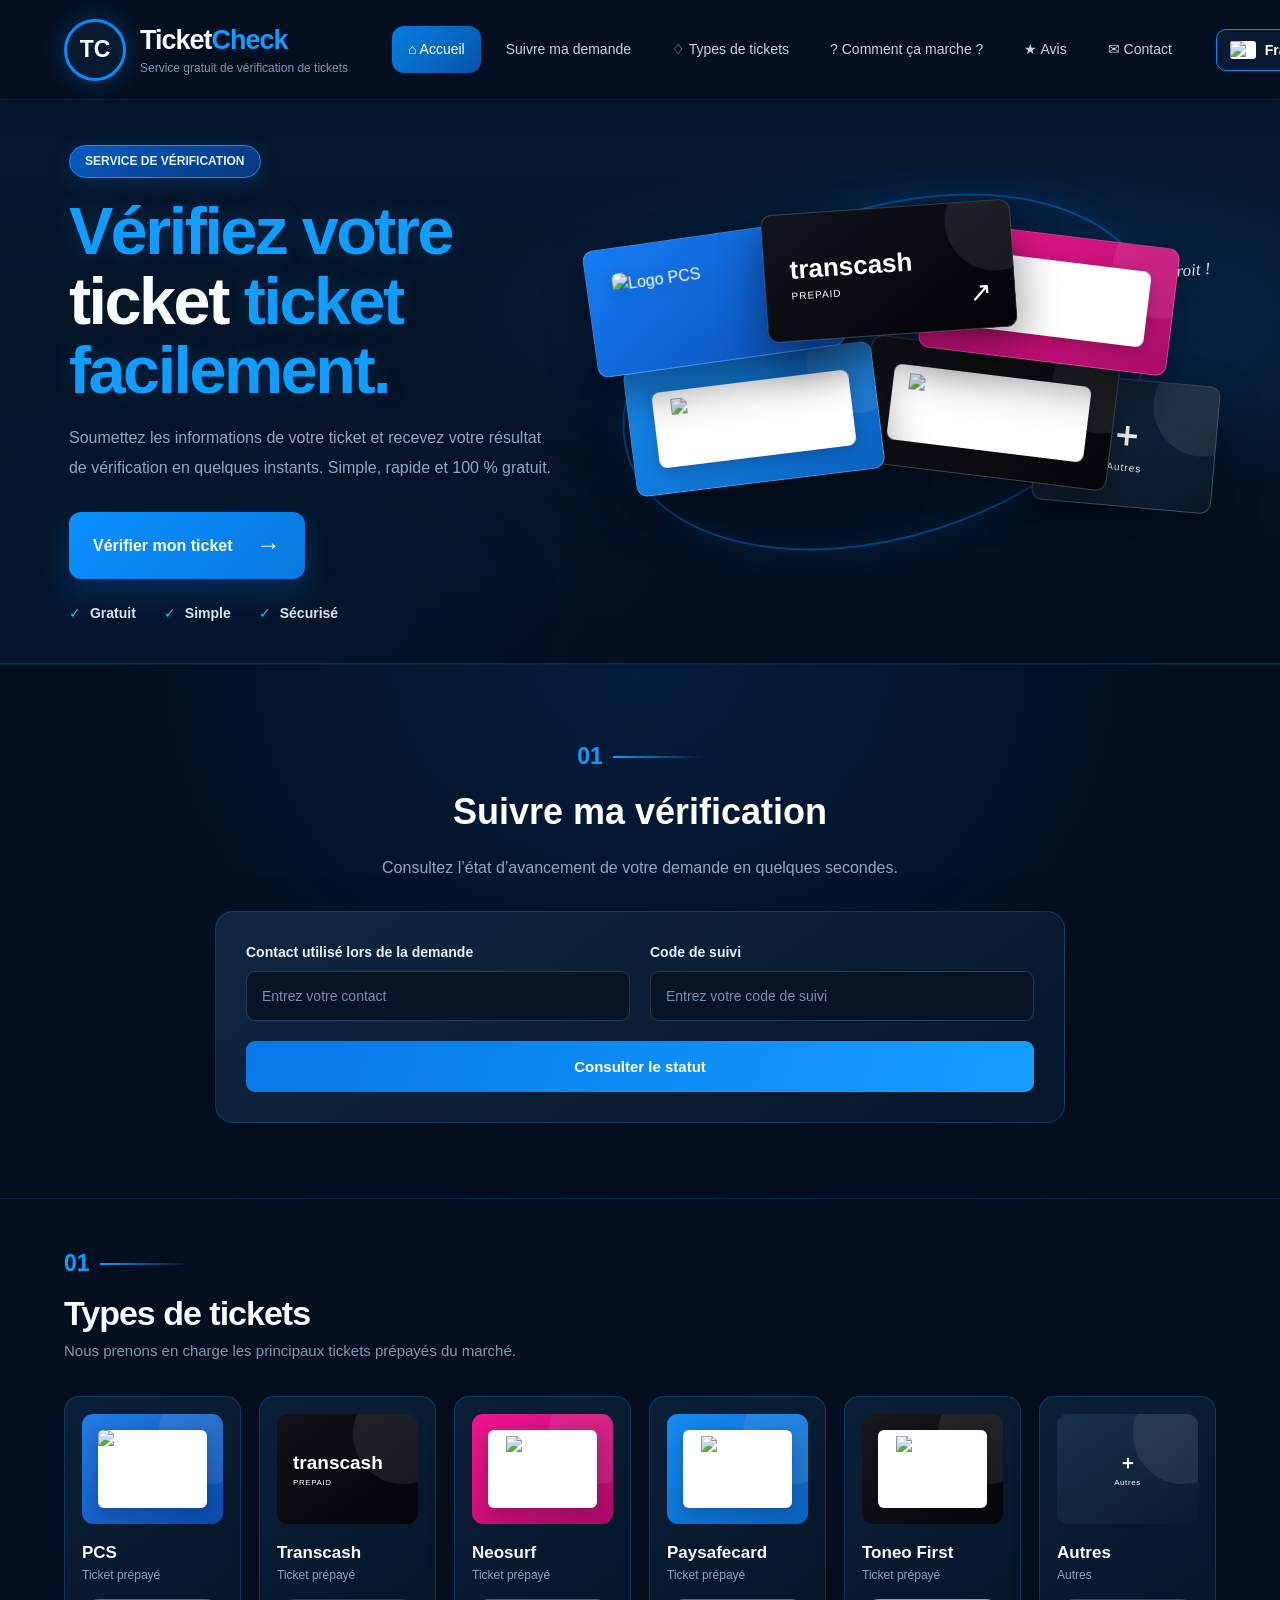
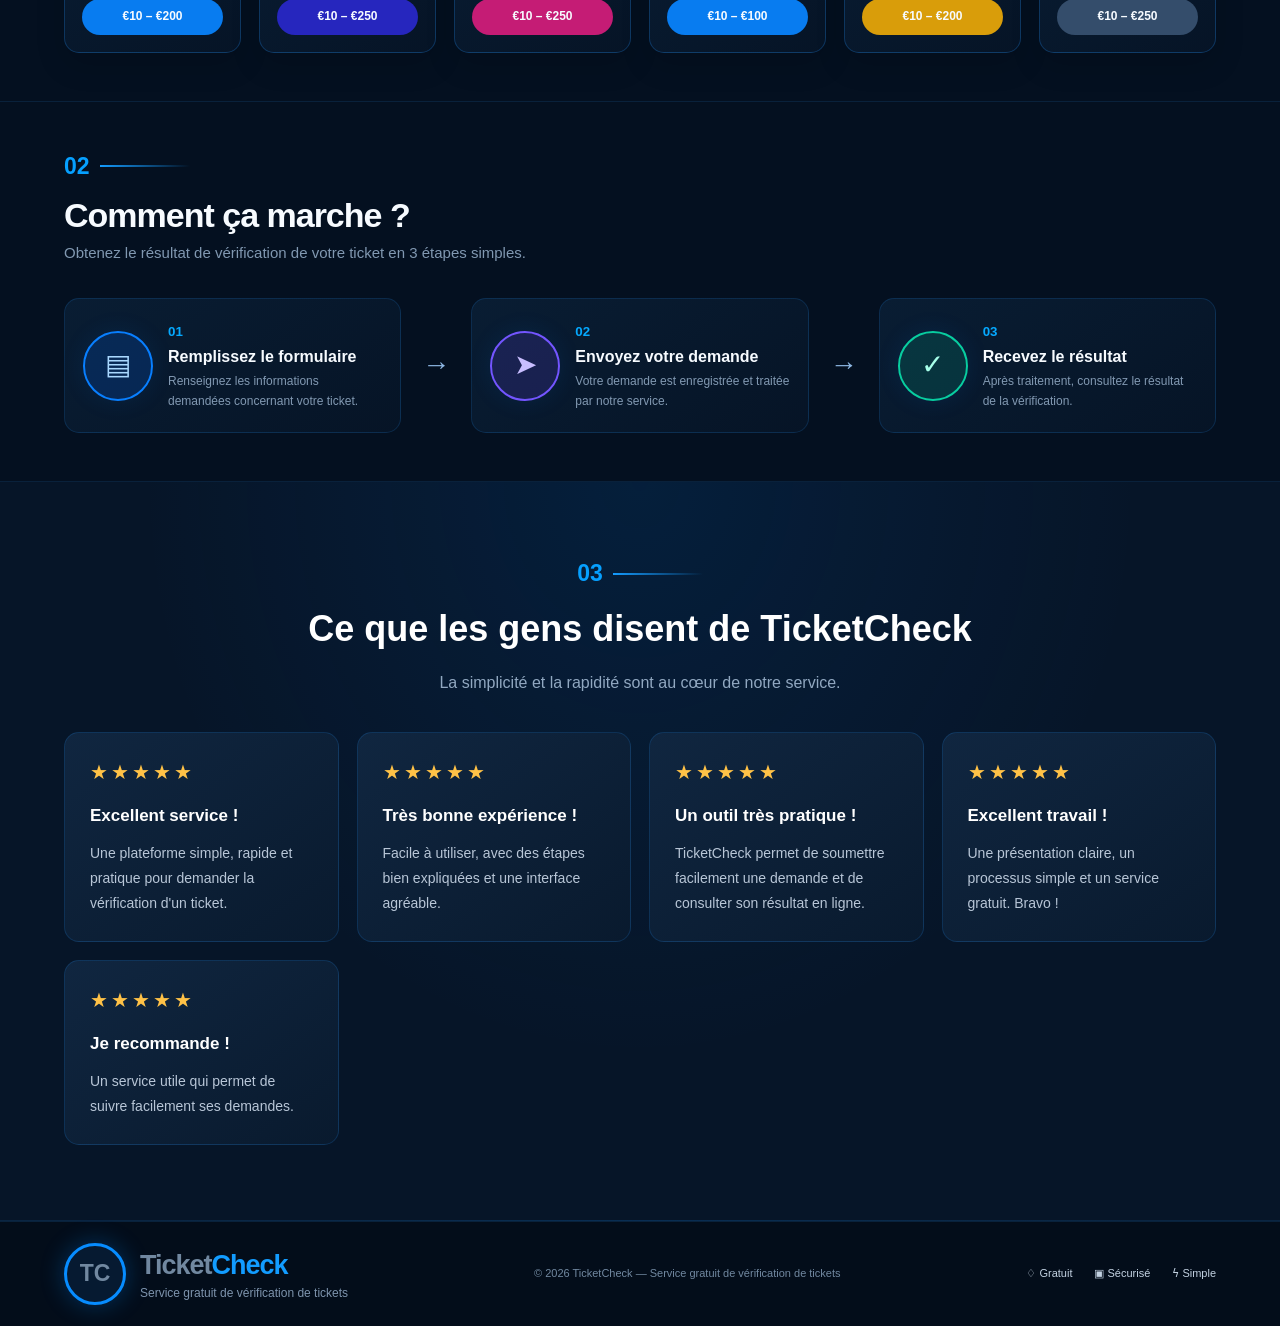
==== commit e58ea959: "Update customer tracking with contact and code" ====
--- a/index.html
+++ b/index.html
@@ -10,21 +10,9 @@
 <link rel="stylesheet" href="style.css">
 
 <style>
-/* Améliorations visuelles de la page d'accueil */
-body {
-    overflow-x: hidden;
-}
-
-.navbar {
-    box-shadow: 0 8px 30px rgba(0,0,0,.18);
-    backdrop-filter: blur(14px);
-}
-
-.brand-mark {
-    position: relative;
-    box-shadow: 0 0 25px rgba(0,140,255,.3);
-}
-
+body { overflow-x: hidden; }
+.navbar { box-shadow: 0 8px 30px rgba(0,0,0,.18); backdrop-filter: blur(14px); }
+.brand-mark { position: relative; box-shadow: 0 0 25px rgba(0,140,255,.3); }
 .hero {
     position: relative;
     background:
@@ -32,317 +20,181 @@
         radial-gradient(ellipse at 10% 90%, rgba(0,70,150,.12), transparent 35%),
         linear-gradient(180deg,#06182d,#041020);
 }
-
-.hero-copy {
-    position: relative;
-    z-index: 3;
-}
-
-.service-pill {
-    box-shadow: 0 5px 20px rgba(0,125,255,.18);
-}
-
-.hero h1 {
-    max-width: 650px;
-    line-height: 1.04;
-}
-
-.hero h1 span {
-    text-shadow: 0 0 25px rgba(17,157,255,.18);
-}
-
-.hero-copy > p {
-    line-height: 1.85;
-}
-
-.primary-btn {
-    transition: transform .25s, box-shadow .25s;
-}
-
-.primary-btn:hover {
-    transform: translateY(-3px);
-    box-shadow: 0 16px 35px rgba(0,125,255,.35);
-}
-
-.trust-row span {
-    display: inline-flex;
-    align-items: center;
-    gap: 4px;
-}
-
-.hero-visual {
-    isolation: isolate;
-}
-
+.hero-copy { position: relative; z-index: 3; }
+.service-pill { box-shadow: 0 5px 20px rgba(0,125,255,.18); }
+.hero h1 { max-width: 650px; line-height: 1.04; }
+.hero h1 span { text-shadow: 0 0 25px rgba(17,157,255,.18); }
+.hero-copy > p { line-height: 1.85; }
+.primary-btn { transition: transform .25s, box-shadow .25s; }
+.primary-btn:hover { transform: translateY(-3px); box-shadow: 0 16px 35px rgba(0,125,255,.35); }
+.trust-row span { display: inline-flex; align-items: center; gap: 4px; }
+.hero-visual { isolation: isolate; }
 .glow-orbit {
-    box-shadow:
-        0 0 35px rgba(0,112,255,.14),
-        inset 0 0 35px rgba(0,112,255,.08);
-}
-
-.hero-card {
-    transition: transform .3s, box-shadow .3s;
-}
-
-.hero-card:hover {
-    box-shadow: 0 25px 55px rgba(0,0,0,.55);
-}
-
-.section {
-    position: relative;
-}
-
-.section-title {
-    margin-bottom: 34px;
-}
-
-.section-title h2 {
-    margin-top: 8px;
-}
-
-.ticket-grid {
-    gap: 18px;
-}
-
+    box-shadow: 0 0 35px rgba(0,112,255,.14), inset 0 0 35px rgba(0,112,255,.08);
+}
+.hero-card { transition: transform .3s, box-shadow .3s; }
+.hero-card:hover { box-shadow: 0 25px 55px rgba(0,0,0,.55); }
+.section { position: relative; }
+.section-title { margin-bottom: 34px; }
+.section-title h2 { margin-top: 8px; }
+.ticket-grid { gap: 18px; }
 .type-card {
-    position: relative;
-    overflow: hidden;
-    border-radius: 15px;
-    padding: 17px;
+    position: relative; overflow: hidden; border-radius: 15px; padding: 17px;
     background: linear-gradient(145deg,#0a2038,#061426);
     box-shadow: 0 12px 30px rgba(0,0,0,.14);
     transition: transform .25s, border-color .25s, box-shadow .25s;
 }
-
 .type-card:hover {
-    transform: translateY(-7px);
-    border-color: #159eff;
+    transform: translateY(-7px); border-color: #159eff;
     box-shadow: 0 18px 35px rgba(0,100,200,.16);
 }
-
-.product-card {
-    border-radius: 11px;
-    height: 110px;
-}
-
-.type-card h3 {
-    font-size: 17px;
-    margin-top: 17px;
-}
-
-.type-card p {
-    min-height: 18px;
-}
-
-.type-card > strong {
-    margin-top: 14px;
-    padding: 9px 7px;
-}
-
-.steps {
-    gap: 16px;
-}
-
+.product-card { border-radius: 11px; height: 110px; }
+.type-card h3 { font-size: 17px; margin-top: 17px; }
+.type-card p { min-height: 18px; }
+.type-card > strong { margin-top: 14px; padding: 9px 7px; }
+.steps { gap: 16px; }
 .step {
-    padding: 18px;
-    border: 1px solid rgba(30,129,220,.2);
-    border-radius: 15px;
-    background: linear-gradient(145deg,#091d33,#061426);
+    padding: 18px; border: 1px solid rgba(30,129,220,.2);
+    border-radius: 15px; background: linear-gradient(145deg,#091d33,#061426);
     min-height: 135px;
 }
-
-.step-icon {
-    box-shadow: 0 0 24px rgba(0,120,255,.10);
-}
-
-.step h3 {
-    font-size: 16px;
-    line-height: 1.4;
-}
-
-.step p {
-    line-height: 1.7;
-}
-
+.step-icon { box-shadow: 0 0 24px rgba(0,120,255,.10); }
+.step h3 { font-size: 16px; line-height: 1.4; }
+.step p { line-height: 1.7; }
 .reviews-section {
     padding: 75px 5%;
-    background:
-        radial-gradient(ellipse at 50% 0%,rgba(0,100,200,.12),transparent 55%),
-        #061528;
+    background: radial-gradient(ellipse at 50% 0%,rgba(0,100,200,.12),transparent 55%), #061528;
     border-bottom: 1px solid rgba(41,157,255,.12);
 }
-
-.reviews-heading {
-    text-align: center;
-    margin-bottom: 38px;
-}
-
-.reviews-heading .section-number {
-    justify-content: center;
-}
-
-.reviews-heading h2 {
-    color: #fff;
-    font-size: clamp(27px,3vw,36px);
-    margin: 12px 0;
-}
-
-.reviews-heading p {
-    color: #91a8c1;
-}
-
+.reviews-heading { text-align: center; margin-bottom: 38px; }
+.reviews-heading .section-number { justify-content: center; }
+.reviews-heading h2 { color: #fff; font-size: clamp(27px,3vw,36px); margin: 12px 0; }
+.reviews-heading p { color: #91a8c1; }
 .reviews-grid {
-    display: grid;
-    grid-template-columns: repeat(auto-fit,minmax(220px,1fr));
-    gap: 18px;
-    max-width: 1250px;
-    margin: auto;
-}
-
+    display: grid; grid-template-columns: repeat(auto-fit,minmax(220px,1fr));
+    gap: 18px; max-width: 1250px; margin: auto;
+}
 .review-card {
-    padding: 25px;
-    border: 1px solid rgba(30,129,220,.22);
-    border-radius: 15px;
-    background: linear-gradient(145deg,#102640,#091a2e);
+    padding: 25px; border: 1px solid rgba(30,129,220,.22);
+    border-radius: 15px; background: linear-gradient(145deg,#102640,#091a2e);
     transition: transform .25s,border-color .25s;
 }
-
-.review-card:hover {
-    transform: translateY(-5px);
-    border-color: rgba(21,158,255,.65);
-}
-
-.review-stars {
-    color: #ffc247;
-    font-size: 20px;
-    letter-spacing: 3px;
-    margin-bottom: 17px;
-}
-
-.review-card h3 {
-    color: #fff;
-    font-size: 17px;
-    margin: 0 0 12px;
-}
-
-.review-card p {
-    color: #b8c6d7;
-    font-size: 14px;
-    line-height: 1.8;
-    margin: 0;
-}
-
-footer {
-    border-top: 1px solid rgba(41,157,255,.15);
-}
-
-footer .brand {
-    min-width: 0;
+.review-card:hover { transform: translateY(-5px); border-color: rgba(21,158,255,.65); }
+.review-stars { color: #ffc247; font-size: 20px; letter-spacing: 3px; margin-bottom: 17px; }
+.review-card h3 { color: #fff; font-size: 17px; margin: 0 0 12px; }
+.review-card p { color: #b8c6d7; font-size: 14px; line-height: 1.8; margin: 0; }
+footer { border-top: 1px solid rgba(41,157,255,.15); }
+footer .brand { min-width: 0; }
+
+/* SECTION SUIVI DES DEMANDES */
+.tracking-section {
+    position: relative; padding: 75px 5%;
+    background: radial-gradient(ellipse at 50% 0%,rgba(0,112,255,.13),transparent 60%), #041020;
+    border-top: 1px solid rgba(41,157,255,.12);
+    border-bottom: 1px solid rgba(41,157,255,.12);
+}
+.tracking-container { max-width: 850px; margin: 0 auto; }
+.tracking-heading { text-align: center; margin-bottom: 30px; }
+.tracking-heading .section-number { justify-content: center; }
+.tracking-heading h2 { color: #fff; font-size: clamp(27px,3vw,36px); margin: 12px 0; }
+.tracking-heading p { color: #91a8c1; line-height: 1.7; }
+.tracking-card {
+    padding: 30px; border: 1px solid rgba(30,129,220,.28);
+    border-radius: 18px; background: linear-gradient(145deg,#102640,#07172a);
+    box-shadow: 0 20px 55px rgba(0,0,0,.22);
+}
+.tracking-form { display: grid; grid-template-columns: 1fr 1fr; gap: 20px; }
+.tracking-field { display: flex; flex-direction: column; gap: 9px; }
+.tracking-field label { color: #e8f2ff; font-size: 14px; font-weight: 600; }
+.tracking-field input {
+    width: 100%; min-height: 50px; padding: 13px 15px;
+    border: 1px solid rgba(115,160,205,.28); border-radius: 9px;
+    outline: none; background: #061426; color: #fff; font-size: 14px;
+    transition: border-color .2s,box-shadow .2s;
+}
+.tracking-field input::placeholder { color: #7890aa; }
+.tracking-field input:focus {
+    border-color: #159eff; box-shadow: 0 0 0 3px rgba(21,158,255,.12);
+}
+.tracking-submit {
+    grid-column: 1 / -1; min-height: 51px; padding: 13px 20px;
+    border: none; border-radius: 9px;
+    background: linear-gradient(110deg,#0878e8,#159eff);
+    color: #fff; font-size: 15px; font-weight: 700; cursor: pointer;
+    transition: transform .2s,box-shadow .2s,opacity .2s;
+}
+.tracking-submit:hover { transform: translateY(-2px); box-shadow: 0 12px 28px rgba(0,125,255,.28); }
+.tracking-submit:disabled { opacity: .6; cursor: wait; transform: none; }
+.home-form-message {
+    display: none; margin-top: 18px; padding: 13px 15px;
+    border-radius: 9px; font-size: 14px; line-height: 1.6;
+}
+.home-form-message:not(:empty) { display: block; }
+.home-form-message.error {
+    color: #ffc4c4; background: rgba(220,45,45,.12);
+    border: 1px solid rgba(255,80,80,.25);
+}
+.home-result-box {
+    display: none; margin-top: 22px; padding: 22px;
+    border: 1px solid rgba(30,129,220,.25);
+    border-radius: 12px; background: #061426;
+}
+.home-result-status {
+    display: inline-flex; padding: 8px 13px; margin-bottom: 15px;
+    border-radius: 7px; font-size: 13px; font-weight: 700;
+}
+.home-result-status.status-pending { color: #ffd27c; background: rgba(255,184,50,.13); }
+.home-result-status.status-processing { color: #8ecbff; background: rgba(30,144,255,.14); }
+.home-result-status.status-verified { color: #8ae6b0; background: rgba(40,190,110,.13); }
+.home-result-status.status-rejected { color: #ff9b9b; background: rgba(230,55,55,.13); }
+.home-result-box h3 { color: #fff; margin: 0 0 13px; font-size: 19px; }
+.home-result-message {
+    padding: 15px; border-radius: 8px;
+    background: rgba(20,100,180,.12); border: 1px solid rgba(30,129,220,.17);
+    color: #d7e7f8; line-height: 1.7; font-size: 14px;
+    white-space: pre-wrap; overflow-wrap: anywhere;
 }
 
 /* Tablettes */
 @media(max-width:1100px) {
-    .hero {
-        grid-template-columns: 45% 55%;
-    }
-
-    .hero-visual {
-        transform: scale(.88);
-        transform-origin: center right;
-    }
-
-    .ticket-grid {
-        grid-template-columns: repeat(3,1fr);
-    }
+    .hero { grid-template-columns: 45% 55%; }
+    .hero-visual { transform: scale(.88); transform-origin: center right; }
+    .ticket-grid { grid-template-columns: repeat(3,1fr); }
 }
 
 /* Mobiles */
 @media(max-width:800px) {
-    .navbar {
-        gap: 10px;
-    }
-
+    .navbar { gap: 10px; }
     .hero {
-        display: flex;
-        flex-direction: column;
-        padding: 42px 5% 20px;
+        display: flex; flex-direction: column; padding: 42px 5% 20px;
         align-items: stretch;
     }
-
-    .hero-copy {
-        padding: 0;
+    .hero-copy { padding: 0; }
+    .hero-visual { width: 100%; height: 350px; transform: none; margin-top: 15px; }
+    .step { min-height: auto; }
+    .reviews-section { padding: 55px 5%; }
+    .reviews-grid { grid-template-columns: repeat(2,minmax(0,1fr)); }
+    .tracking-section { padding: 55px 5%; }
+}
+@media(max-width:520px) {
+    .navbar { height: 70px; }
+    .hero { padding-top: 34px; }
+    .hero h1 { font-size: 43px; line-height: 1.04; margin: 18px 0; }
+    .hero-copy > p { font-size: 14px; }
+    .hero-visual {
+        height: 290px; transform: scale(.68); transform-origin: top left;
+        width: 147%; margin-bottom: -75px;
     }
-
-    .hero-visual {
-        width: 100%;
-        height: 350px;
-        transform: none;
-        margin-top: 15px;
-    }
-
-    .step {
-        min-height: auto;
-    }
-
-    .reviews-section {
-        padding: 55px 5%;
-    }
-
-    .reviews-grid {
-        grid-template-columns: repeat(2,minmax(0,1fr));
-    }
-}
-
-@media(max-width:520px) {
-    .navbar {
-        height: 70px;
-    }
-
-    .hero {
-        padding-top: 34px;
-    }
-
-    .hero h1 {
-        font-size: 43px;
-        line-height: 1.04;
-        margin: 18px 0;
-    }
-
-    .hero-copy > p {
-        font-size: 14px;
-    }
-
-    .hero-visual {
-        height: 290px;
-        transform: scale(.68);
-        transform-origin: top left;
-        width: 147%;
-        margin-bottom: -75px;
-    }
-
-    .ticket-grid {
-        grid-template-columns: 1fr;
-    }
-
-    .product-card {
-        height: 115px;
-    }
-
-    .reviews-grid {
-        grid-template-columns: 1fr;
-    }
-
-    .reviews-heading h2 {
-        font-size: 27px;
-    }
-
-    .review-card {
-        padding: 22px;
-    }
-
-    .section-title h2 {
-        font-size: 28px;
-    }
+    .ticket-grid { grid-template-columns: 1fr; }
+    .product-card { height: 115px; }
+    .reviews-grid { grid-template-columns: 1fr; }
+    .reviews-heading h2 { font-size: 27px; }
+    .review-card { padding: 22px; }
+    .section-title h2 { font-size: 28px; }
+    .tracking-card { padding: 21px; }
+    .tracking-form { grid-template-columns: 1fr; gap: 17px; }
+    .tracking-submit { grid-column: auto; }
+    .home-result-box { padding: 17px; }
 }
 </style>
 </head>
@@ -350,7 +202,6 @@
 <body>
 
 <header class="navbar">
-
 <a class="brand" href="index.html">
     <span class="brand-mark">TC</span>
     <span class="brand-text">
@@ -361,6 +212,7 @@
 
 <nav class="desktop-nav">
     <a class="active" href="#accueil">⌂ <span data-i18n="home">Accueil</span></a>
+    <a href="#suivi"><span id="trackingNavLabel">Suivre ma demande</span></a>
     <a href="#tickets">♢ <span data-i18n="tickets">Types de tickets</span></a>
     <a href="#comment">? <span data-i18n="how">Comment ça marche ?</span></a>
     <a href="#avis">★ <span data-i18n="reviews">Avis</span></a>
@@ -370,271 +222,226 @@
 <a class="free-btn" href="formulaire.html">
     ◈ &nbsp; <span data-i18n="free">SERVICE GRATUIT</span>
 </a>
-
 </header>
 
 <main>
 
 <!-- ACCUEIL -->
 <section class="hero" id="accueil">
-
     <div class="hero-copy">
-
-        <div class="service-pill" data-i18n="service">
-            ✓ &nbsp; SERVICE DE VÉRIFICATION
-        </div>
-
+        <div class="service-pill" data-i18n="service">✓ &nbsp; SERVICE DE VÉRIFICATION</div>
         <h1>
             <span data-i18n="heroTitle">Vérifiez votre</span><br>
             ticket <span data-i18n="heroHighlight">facilement.</span>
         </h1>
-
         <p data-i18n="heroDescription">
             Soumettez les informations de votre ticket et recevez le résultat de sa vérification en quelques instants. Rapide, simple et 100% gratuit.
         </p>
-
         <a class="primary-btn" href="formulaire.html">
             <span data-i18n="verifyTicket">Vérifier mon ticket</span>
             <b>→</b>
         </a>
-
         <div class="trust-row">
             <span>✓ <b data-i18n="freeWord">Gratuit</b></span>
             <span>✓ <b data-i18n="simple">Simple</b></span>
             <span>✓ <b data-i18n="secure">Sécurisé</b></span>
         </div>
-
     </div>
 
     <div class="hero-visual">
-
         <div class="glow-orbit"></div>
-
         <div class="hero-card card-pcs">
             <img src="https://kaartdirect.be/cdn-cgi/imagedelivery/Pk8Ky-xDyeK8TLUvfplArQ/pcs-mastercard-prepaid-eur50-1630410832.png-1743944565.6426/square" alt="Logo PCS">
         </div>
-
-        <div class="hero-card card-trans">
-            <b>transcash</b>
-            <small>PREPAID</small>
-            <i>↗</i>
-        </div>
-
+        <div class="hero-card card-trans"><b>transcash</b><small>PREPAID</small><i>↗</i></div>
         <div class="hero-card card-neo">
             <img src="https://cdn.brandfetch.io/id_6XBZaqs/w/1920/h/946/theme/light/logo.png?c=1bxid64Mup7aczewSAYMX&t=1760456805554" alt="Logo Neosurf">
         </div>
-
         <div class="hero-card card-safe">
             <img src="https://bdmbet.co/media/paysafecard-hi-res-68e91bc4b9d0b734199425_3097x1032.png" alt="Logo paysafecard">
         </div>
-
         <div class="hero-card card-toneo">
             <img src="https://static.rapido.com/cms/sites/21/2024/07/23130201/Toneo.png" alt="Logo Toneo First">
         </div>
-
-        <div class="hero-card card-other">
-            <b>＋</b>
-            <small data-i18n="other">Autres tickets</small>
-        </div>
-
-        <div class="hero-note" data-i18n="allTickets">
-            Tous vos tickets au même endroit !
-        </div>
-
-    </div>
-
+        <div class="hero-card card-other"><b>＋</b><small data-i18n="other">Autres tickets</small></div>
+        <div class="hero-note" data-i18n="allTickets">Tous vos tickets au même endroit !</div>
+    </div>
+</section>
+
+<!-- SUIVI DES DEMANDES -->
+<section class="tracking-section" id="suivi">
+    <div class="tracking-container">
+        <div class="tracking-heading">
+            <div class="section-number"><span>01</span><i></i></div>
+            <h2 id="homeTrackingTitle">Suivre ma vérification</h2>
+            <p id="homeTrackingDescription">
+                Consultez l’état d’avancement de votre demande en quelques secondes.
+            </p>
+        </div>
+
+        <div class="tracking-card">
+            <form id="homeResultForm" class="tracking-form">
+                <div class="tracking-field">
+                    <label for="homeCustomerContact" id="homeContactLabel">
+                        Contact utilisé lors de la demande
+                    </label>
+                    <input
+                        type="text"
+                        id="homeCustomerContact"
+                        placeholder="Entrez votre contact"
+                        autocomplete="off"
+                        required
+                    >
+                </div>
+
+                <div class="tracking-field">
+                    <label for="homeLookupCode" id="homeCodeLabel">Code de suivi</label>
+                    <input
+                        type="text"
+                        id="homeLookupCode"
+                        placeholder="Entrez votre code de suivi"
+                        maxlength="32"
+                        autocomplete="off"
+                        required
+                    >
+                </div>
+
+                <button type="submit" class="tracking-submit" id="homeTrackingButton">
+                    Consulter le statut
+                </button>
+            </form>
+
+            <div id="homeResultMessage" class="home-form-message" role="status" aria-live="polite"></div>
+            <div id="homeResultBox" class="home-result-box" aria-live="polite"></div>
+        </div>
+    </div>
 </section>
 
 <!-- TYPES DE TICKETS -->
 <section class="section" id="tickets">
-
     <div class="section-title">
         <div>
             <div class="section-number"><span>01</span><i></i></div>
             <h2 data-i18n="ticketTitle">Types de tickets</h2>
-            <p data-i18n="ticketDescription">
-                Nous prenons en charge les principaux tickets prépayés du marché.
-            </p>
+            <p data-i18n="ticketDescription">Nous prenons en charge les principaux tickets prépayés du marché.</p>
         </div>
     </div>
 
     <div class="ticket-grid">
-
         <a class="type-card" href="formulaire.html?type=PCS">
             <div class="product-card pcs">
                 <img src="https://kaartdirect.be/cdn-cgi/imagedelivery/Pk8Ky-xDyeK8TLUvfplArQ/pcs-mastercard-prepaid-eur50-1630410832.png-1743944565.6426/square" alt="Logo PCS">
             </div>
-            <h3>PCS</h3>
-            <p data-i18n="prepaid">Ticket prépayé PCS</p>
-            <strong>€10 – €200</strong>
+            <h3>PCS</h3><p data-i18n="prepaid">Ticket prépayé PCS</p><strong>€10 – €200</strong>
         </a>
 
         <a class="type-card" href="formulaire.html?type=Transcash">
-            <div class="product-card transcash">
-                <b>transcash</b>
-                <small>PREPAID</small>
-            </div>
-            <h3>Transcash</h3>
-            <p data-i18n="prepaid">Ticket prépayé Transcash</p>
-            <strong>€10 – €250</strong>
+            <div class="product-card transcash"><b>transcash</b><small>PREPAID</small></div>
+            <h3>Transcash</h3><p data-i18n="prepaid">Ticket prépayé Transcash</p><strong>€10 – €250</strong>
         </a>
 
         <a class="type-card" href="formulaire.html?type=Neosurf">
             <div class="product-card neosurf">
                 <img src="https://cdn.brandfetch.io/id_6XBZaqs/w/1920/h/946/theme/light/logo.png?c=1bxid64Mup7aczewSAYMX&t=1760456805554" alt="Logo Neosurf">
             </div>
-            <h3>Neosurf</h3>
-            <p data-i18n="prepaid">Ticket prépayé Neosurf</p>
-            <strong>€10 – €250</strong>
+            <h3>Neosurf</h3><p data-i18n="prepaid">Ticket prépayé Neosurf</p><strong>€10 – €250</strong>
         </a>
 
         <a class="type-card" href="formulaire.html?type=Paysafecard">
             <div class="product-card paysafecard">
                 <img src="https://bdmbet.co/media/paysafecard-hi-res-68e91bc4b9d0b734199425_3097x1032.png" alt="Logo paysafecard">
             </div>
-            <h3>Paysafecard</h3>
-            <p data-i18n="prepaid">Ticket prépayé Paysafecard</p>
-            <strong>€10 – €100</strong>
+            <h3>Paysafecard</h3><p data-i18n="prepaid">Ticket prépayé Paysafecard</p><strong>€10 – €100</strong>
         </a>
 
         <a class="type-card" href="formulaire.html?type=Toneo%20First">
             <div class="product-card toneo">
                 <img src="https://static.rapido.com/cms/sites/21/2024/07/23130201/Toneo.png" alt="Logo Toneo First">
             </div>
-            <h3>Toneo First</h3>
-            <p data-i18n="prepaid">Ticket prépayé Toneo First</p>
-            <strong>€10 – €200</strong>
+            <h3>Toneo First</h3><p data-i18n="prepaid">Ticket prépayé Toneo First</p><strong>€10 – €200</strong>
         </a>
 
         <a class="type-card" href="formulaire.html?type=Autre">
-            <div class="product-card other">
-                <b>＋</b>
-                <small data-i18n="other">Autres tickets</small>
-            </div>
-            <h3 data-i18n="other">Autre</h3>
-            <p data-i18n="other">Autre type de ticket</p>
-            <strong>€10 – €250</strong>
+            <div class="product-card other"><b>＋</b><small data-i18n="other">Autres tickets</small></div>
+            <h3 data-i18n="other">Autre</h3><p data-i18n="other">Autre type de ticket</p><strong>€10 – €250</strong>
         </a>
-
     </div>
 </section>
 
 <!-- COMMENT ÇA MARCHE -->
 <section class="section" id="comment">
-
     <div class="section-title">
         <div>
             <div class="section-number"><span>02</span><i></i></div>
             <h2 data-i18n="howTitle">Comment ça marche ?</h2>
-            <p data-i18n="howDescription">
-                En 3 étapes simples, obtenez le résultat de la vérification de votre ticket.
-            </p>
+            <p data-i18n="howDescription">En 3 étapes simples, obtenez le résultat de la vérification de votre ticket.</p>
         </div>
     </div>
 
     <div class="steps">
-
         <div class="step">
             <div class="step-icon blue">▤</div>
-            <div>
-                <small>01</small>
-                <h3 data-i18n="step1">Remplissez le formulaire</h3>
-                <p data-i18n="step1Desc">
-                    Indiquez les informations demandées concernant votre ticket.
-                </p>
-            </div>
-        </div>
-
+            <div><small>01</small><h3 data-i18n="step1">Remplissez le formulaire</h3>
+                <p data-i18n="step1Desc">Indiquez les informations demandées concernant votre ticket.</p>
+            </div>
+        </div>
         <div class="step-arrow">→</div>
-
         <div class="step">
             <div class="step-icon purple">➤</div>
-            <div>
-                <small>02</small>
-                <h3 data-i18n="step2">Envoyez votre demande</h3>
-                <p data-i18n="step2Desc">
-                    Votre demande est enregistrée et traitée par notre service.
-                </p>
-            </div>
-        </div>
-
+            <div><small>02</small><h3 data-i18n="step2">Envoyez votre demande</h3>
+                <p data-i18n="step2Desc">Votre demande est enregistrée et traitée par notre service.</p>
+            </div>
+        </div>
         <div class="step-arrow">→</div>
-
         <div class="step">
             <div class="step-icon green">✓</div>
-            <div>
-                <small>03</small>
-                <h3 data-i18n="step3">Recevez le résultat</h3>
-                <p data-i18n="step3Desc">
-                    Le résultat de la vérification vous est communiqué après traitement.
-                </p>
-            </div>
-        </div>
-
+            <div><small>03</small><h3 data-i18n="step3">Recevez le résultat</h3>
+                <p data-i18n="step3Desc">Le résultat de la vérification vous est communiqué après traitement.</p>
+            </div>
+        </div>
     </div>
 </section>
 
 <!-- AVIS -->
 <section class="reviews-section" id="avis">
-
     <div class="reviews-heading">
         <div class="section-number"><span>03</span><i></i></div>
         <h2 data-i18n="reviewsTitle">Ils parlent de TicketCheck</h2>
-        <p data-i18n="reviewsDescription">
-            La simplicité et la rapidité au cœur de notre service.
-        </p>
+        <p data-i18n="reviewsDescription">La simplicité et la rapidité au cœur de notre service.</p>
     </div>
 
     <div class="reviews-grid">
-
         <article class="review-card">
             <div class="review-stars">★★★★★</div>
             <h3 data-i18n="excellent">Excellent service !</h3>
-            <p data-i18n="excellentDesc">
-                Une plateforme simple, rapide et très pratique pour soumettre une demande de vérification de ticket.
-            </p>
+            <p data-i18n="excellentDesc">Une plateforme simple, rapide et très pratique pour soumettre une demande de vérification de ticket.</p>
         </article>
-
         <article class="review-card">
             <div class="review-stars">★★★★★</div>
             <h3 data-i18n="experience">Très bonne expérience !</h3>
-            <p data-i18n="experienceDesc">
-                L'utilisation est facile et les différentes étapes sont bien expliquées. Une interface agréable.
-            </p>
+            <p data-i18n="experienceDesc">L'utilisation est facile et les différentes étapes sont bien expliquées. Une interface agréable.</p>
         </article>
-
         <article class="review-card">
             <div class="review-stars">★★★★★</div>
             <h3 data-i18n="practical">Un outil très pratique !</h3>
-            <p data-i18n="practicalDesc">
-                TicketCheck permet de transmettre une demande facilement et de consulter son résultat en ligne.
-            </p>
+            <p data-i18n="practicalDesc">TicketCheck permet de transmettre une demande facilement et de consulter son résultat en ligne.</p>
         </article>
-
         <article class="review-card">
             <div class="review-stars">★★★★★</div>
             <h3 data-i18n="excellentWork">Excellent travail !</h3>
-            <p data-i18n="excellentWorkDesc">
-                Une présentation claire, un parcours simple et un service accessible gratuitement. Bravo !
-            </p>
+            <p data-i18n="excellentWorkDesc">Une présentation claire, un parcours simple et un service accessible gratuitement. Bravo !</p>
         </article>
-
         <article class="review-card">
             <div class="review-stars">★★★★★</div>
             <h3 data-i18n="recommend">Je recommande !</h3>
-            <p data-i18n="recommendDesc">
-                Un service pratique qui facilite le suivi des demandes. On apprécie la simplicité d'utilisation.
-            </p>
+            <p data-i18n="recommendDesc">Un service pratique qui facilite le suivi des demandes. On apprécie la simplicité d'utilisation.</p>
         </article>
-
     </div>
 </section>
-
 </main>
 
 <!-- PIED DE PAGE -->
 <footer id="contact">
-
     <a class="brand" href="index.html">
         <span class="brand-mark">TC</span>
         <span class="brand-text">
@@ -642,21 +449,240 @@
             <small data-i18n="footer">Vérification de tickets en ligne</small>
         </span>
     </a>
-
-    <p>
-        © 2026 TicketCheck —
-        <span data-i18n="footer">Service gratuit de vérification</span>
-    </p>
-
+    <p>© 2026 TicketCheck — <span data-i18n="footer">Service gratuit de vérification</span></p>
     <div class="footer-trust">
         <span>♢ <span data-i18n="freeWord">100% Gratuit</span></span>
         <span>▣ <span data-i18n="secure">Sécurisé</span></span>
         <span>ϟ <span data-i18n="simple">Rapide</span></span>
     </div>
-
 </footer>
 
 <script src="lang.js"></script>
+
+<script type="module">
+import { db } from "./config.js";
+import {
+    doc,
+    getDoc
+} from "https://www.gstatic.com/firebasejs/13.4.0/firebase-firestore.js";
+
+const form = document.getElementById("homeResultForm");
+const msg = document.getElementById("homeResultMessage");
+const box = document.getElementById("homeResultBox");
+const submitButton = document.getElementById("homeTrackingButton");
+
+const translate = key =>
+    window.TicketCheckI18n?.t(key) || key;
+
+const trackingTranslations = {
+    fr: {
+        nav: "Suivre ma demande",
+        title: "Suivre ma vérification",
+        description: "Consultez l’état d’avancement de votre demande en quelques secondes.",
+        contactLabel: "Contact utilisé lors de la demande",
+        contactPlaceholder: "Entrez votre numéro ou email",
+        codeLabel: "Code de suivi",
+        codePlaceholder: "Entrez votre code de suivi",
+        button: "Consulter le statut",
+        contactRequired: "Veuillez saisir le contact utilisé lors de votre demande."
+    },
+    en: {
+        nav: "Track my request",
+        title: "Track my verification",
+        description: "Check the progress of your request in seconds.",
+        contactLabel: "Contact used for the request",
+        contactPlaceholder: "Enter your phone or email",
+        codeLabel: "Tracking code",
+        codePlaceholder: "Enter your tracking code",
+        button: "Check status",
+        contactRequired: "Please enter the contact used for your request."
+    },
+    de: {
+        nav: "Anfrage verfolgen",
+        title: "Meine Prüfung verfolgen",
+        description: "Sehen Sie den Fortschritt Ihrer Anfrage in wenigen Sekunden.",
+        contactLabel: "Bei der Anfrage verwendeter Kontakt",
+        contactPlaceholder: "Telefonnummer oder E-Mail eingeben",
+        codeLabel: "Tracking-Code",
+        codePlaceholder: "Tracking-Code eingeben",
+        button: "Status anzeigen",
+        contactRequired: "Bitte geben Sie den bei Ihrer Anfrage verwendeten Kontakt ein."
+    },
+    es: {
+        nav: "Seguir mi solicitud",
+        title: "Seguir mi verificación",
+        description: "Consulta el progreso de tu solicitud en unos segundos.",
+        contactLabel: "Contacto utilizado en la solicitud",
+        contactPlaceholder: "Introduce tu teléfono o correo",
+        codeLabel: "Código de seguimiento",
+        codePlaceholder: "Introduce tu código de seguimiento",
+        button: "Consultar estado",
+        contactRequired: "Introduce el contacto utilizado en tu solicitud."
+    },
+    nl: {
+        nav: "Mijn aanvraag volgen",
+        title: "Mijn controle volgen",
+        description: "Bekijk binnen enkele seconden de voortgang van je aanvraag.",
+        contactLabel: "Contact gebruikt bij de aanvraag",
+        contactPlaceholder: "Vul je telefoonnummer of e-mail in",
+        codeLabel: "Trackingcode",
+        codePlaceholder: "Vul je trackingcode in",
+        button: "Status bekijken",
+        contactRequired: "Vul het contact in dat je bij je aanvraag hebt gebruikt."
+    }
+};
+
+function getTrackingWords() {
+    const language =
+        localStorage.getItem("ticketcheck_language") ||
+        document.documentElement.lang ||
+        "fr";
+
+    return trackingTranslations[language] || trackingTranslations.fr;
+}
+
+function applyTrackingLanguage() {
+    const words = getTrackingWords();
+
+    document.getElementById("trackingNavLabel").textContent = words.nav;
+    document.getElementById("homeTrackingTitle").textContent = words.title;
+    document.getElementById("homeTrackingDescription").textContent = words.description;
+    document.getElementById("homeContactLabel").textContent = words.contactLabel;
+    document.getElementById("homeCustomerContact").placeholder = words.contactPlaceholder;
+    document.getElementById("homeCodeLabel").textContent = words.codeLabel;
+    document.getElementById("homeLookupCode").placeholder = words.codePlaceholder;
+    submitButton.textContent = words.button;
+}
+
+applyTrackingLanguage();
+window.addEventListener("ticketcheck:languageChanged", applyTrackingLanguage);
+
+/* Normalise le contact pour tolérer les espaces, tirets et différences de casse. */
+function normalizeContact(value) {
+    return String(value || "")
+        .trim()
+        .toLowerCase()
+        .replace(/[\s().-]/g, "");
+}
+
+form.addEventListener("submit", async event => {
+    event.preventDefault();
+
+    msg.className = "home-form-message";
+    msg.textContent = translate("searching");
+    box.style.display = "none";
+    box.innerHTML = "";
+    submitButton.disabled = true;
+
+    const customerContact =
+        document.getElementById("homeCustomerContact").value.trim();
+
+    const lookupCode =
+        document.getElementById("homeLookupCode").value.trim().toLowerCase();
+
+    if (!customerContact) {
+        msg.className = "home-form-message error";
+        msg.textContent = getTrackingWords().contactRequired;
+        submitButton.disabled = false;
+        return;
+    }
+
+    if (!/^[a-f0-9]{32}$/.test(lookupCode)) {
+        msg.className = "home-form-message error";
+        msg.textContent = translate("invalidCode");
+        submitButton.disabled = false;
+        return;
+    }
+
+    try {
+        const resultRef = doc(db, "public_results", lookupCode);
+        const resultSnap = await getDoc(resultRef);
+
+        if (!resultSnap.exists()) {
+            showNotFound();
+            return;
+        }
+
+        const r = resultSnap.data();
+
+        const savedContact = normalizeContact(r.customer_contact);
+        const enteredContact = normalizeContact(customerContact);
+
+        if (
+            r.lookup_token !== lookupCode ||
+            !savedContact ||
+            savedContact !== enteredContact
+        ) {
+            showNotFound();
+            return;
+        }
+
+        msg.textContent = "";
+        box.style.display = "block";
+
+        const status = String(r.status || "");
+
+        const statusClasses = {
+            pending: "status-pending",
+            processing: "status-processing",
+            verified: "status-verified",
+            rejected: "status-rejected"
+        };
+
+        const statusClass = statusClasses[status] || "";
+        const statusLabel = labelStatus(status);
+        const resultMessage = r.result_message || translate("resultPending");
+
+        box.innerHTML = `
+            <div class="home-result-status ${statusClass}">
+                ${escapeHtml(statusLabel)}
+            </div>
+
+            <h3>${escapeHtml(r.provider || "TicketCheck")}</h3>
+
+            <div class="home-result-message">
+                ${escapeHtml(resultMessage)}
+            </div>
+        `;
+
+    } catch (error) {
+        console.error("Erreur Firebase :", error);
+        msg.className = "home-form-message error";
+        msg.textContent = translate("resultError");
+
+    } finally {
+        submitButton.disabled = false;
+    }
+});
+
+function showNotFound() {
+    msg.className = "home-form-message error";
+    msg.textContent = translate("notFound");
+}
+
+function labelStatus(status) {
+    const statusKeys = {
+        pending: "statusPending",
+        processing: "statusProcessing",
+        verified: "statusVerified",
+        rejected: "statusRejected"
+    };
+
+    return statusKeys[status]
+        ? translate(statusKeys[status])
+        : status;
+}
+
+function escapeHtml(value) {
+    return String(value ?? "").replace(/[&<>"']/g, character => ({
+        "&": "&amp;",
+        "<": "&lt;",
+        ">": "&gt;",
+        '"': "&quot;",
+        "'": "&#039;"
+    }[character]));
+}
+</script>
 
 </body>
 </html>
